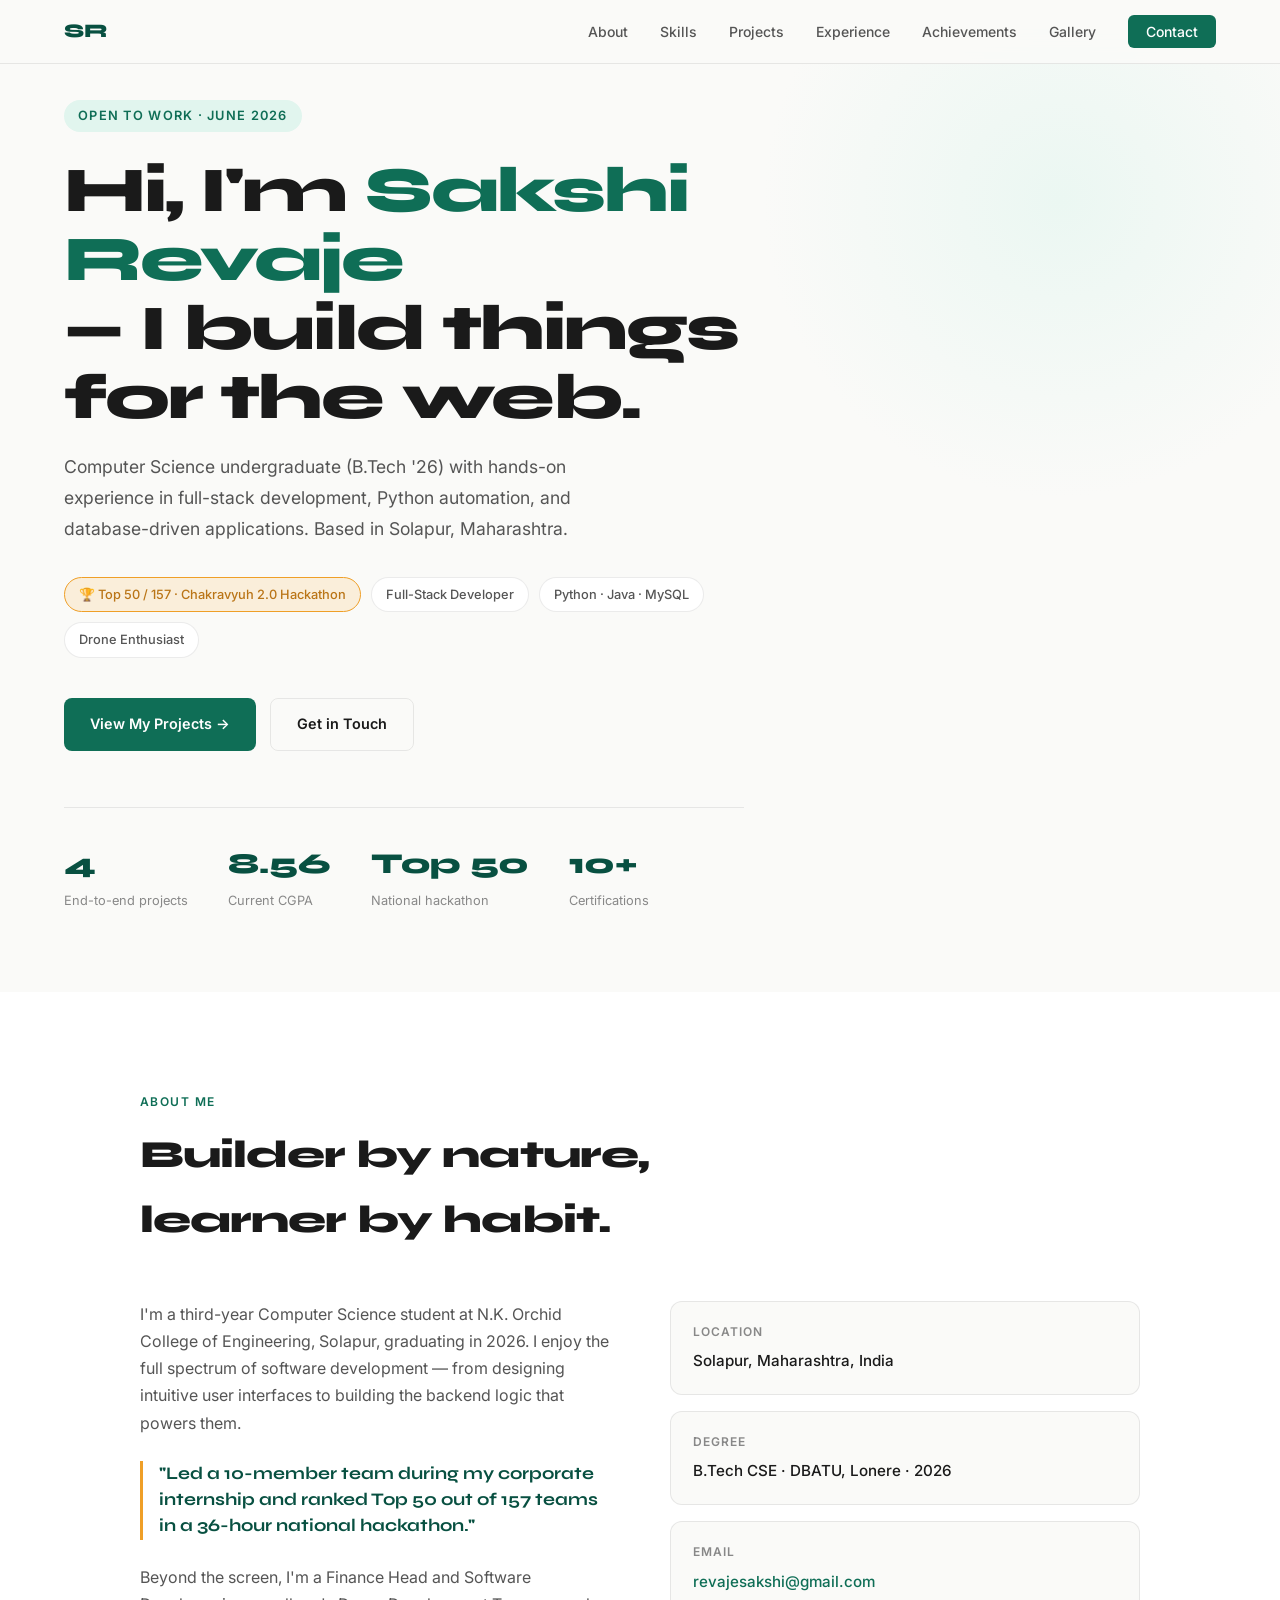
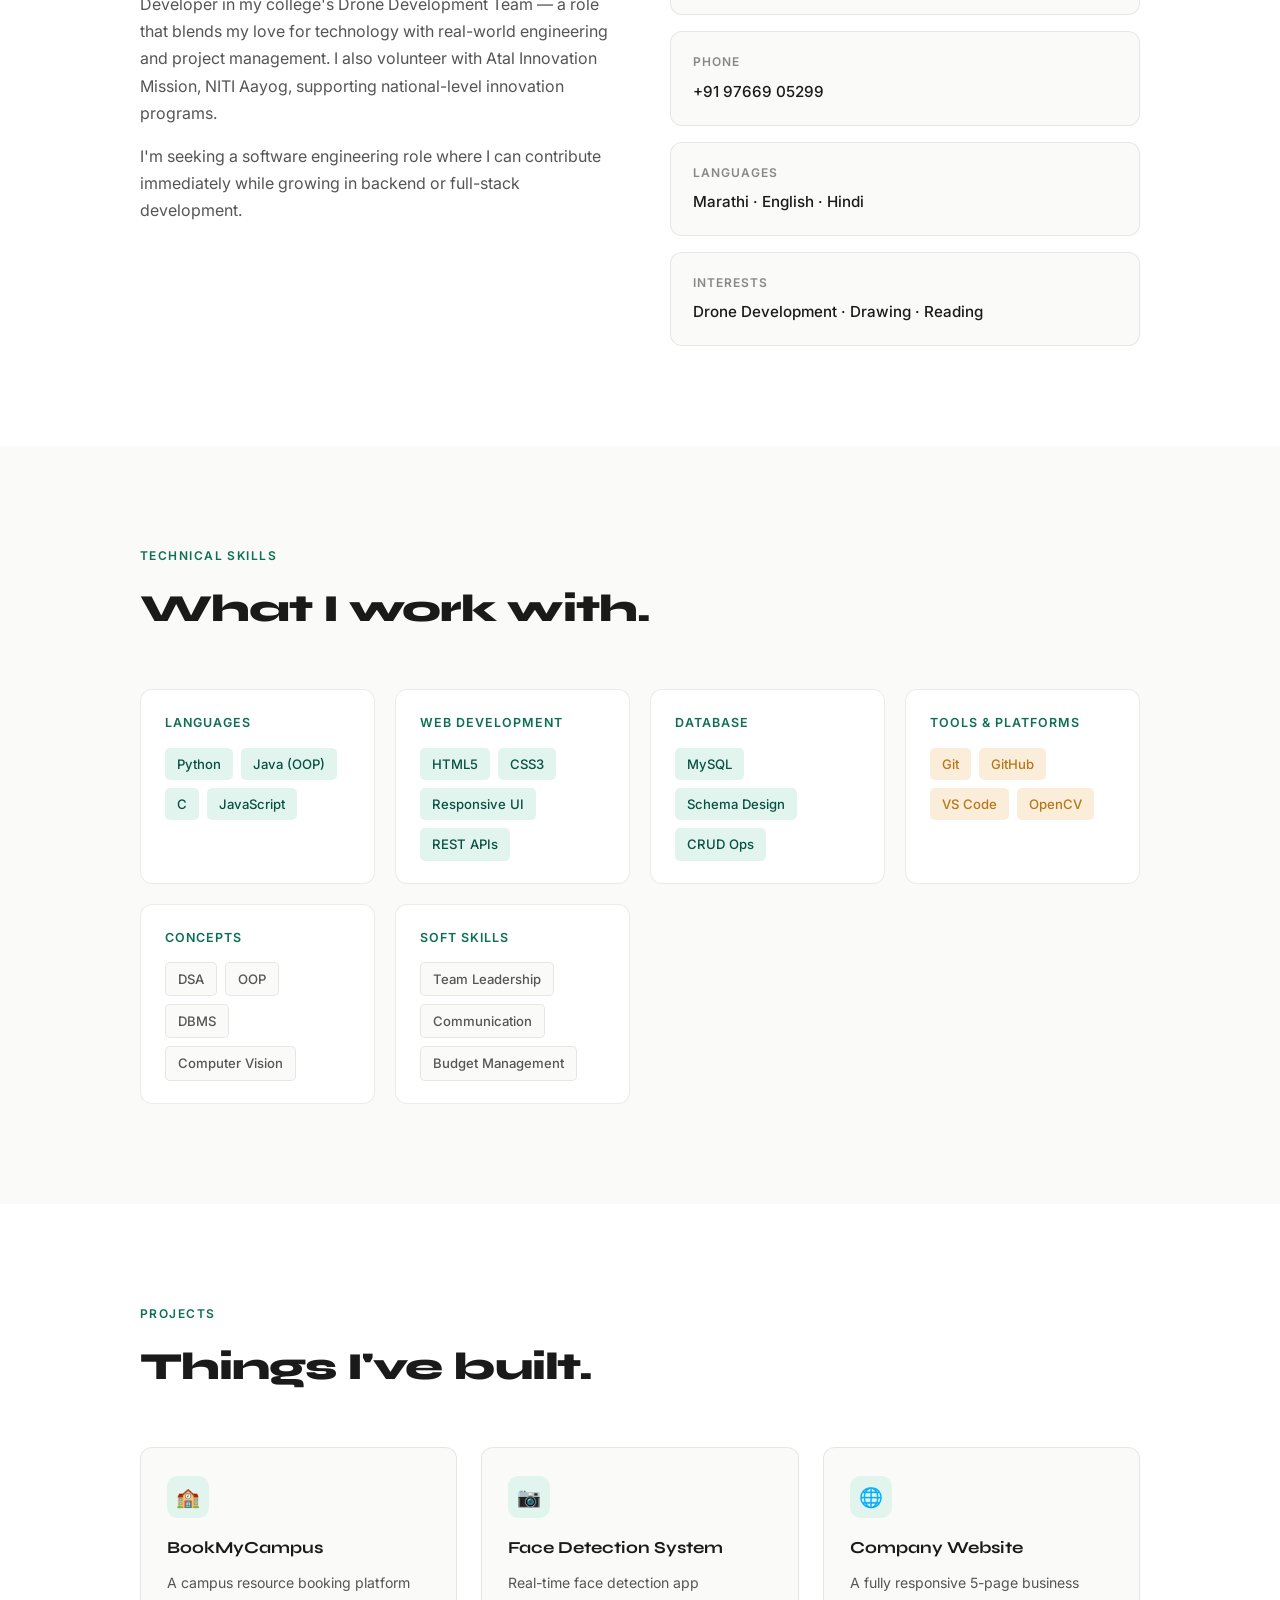
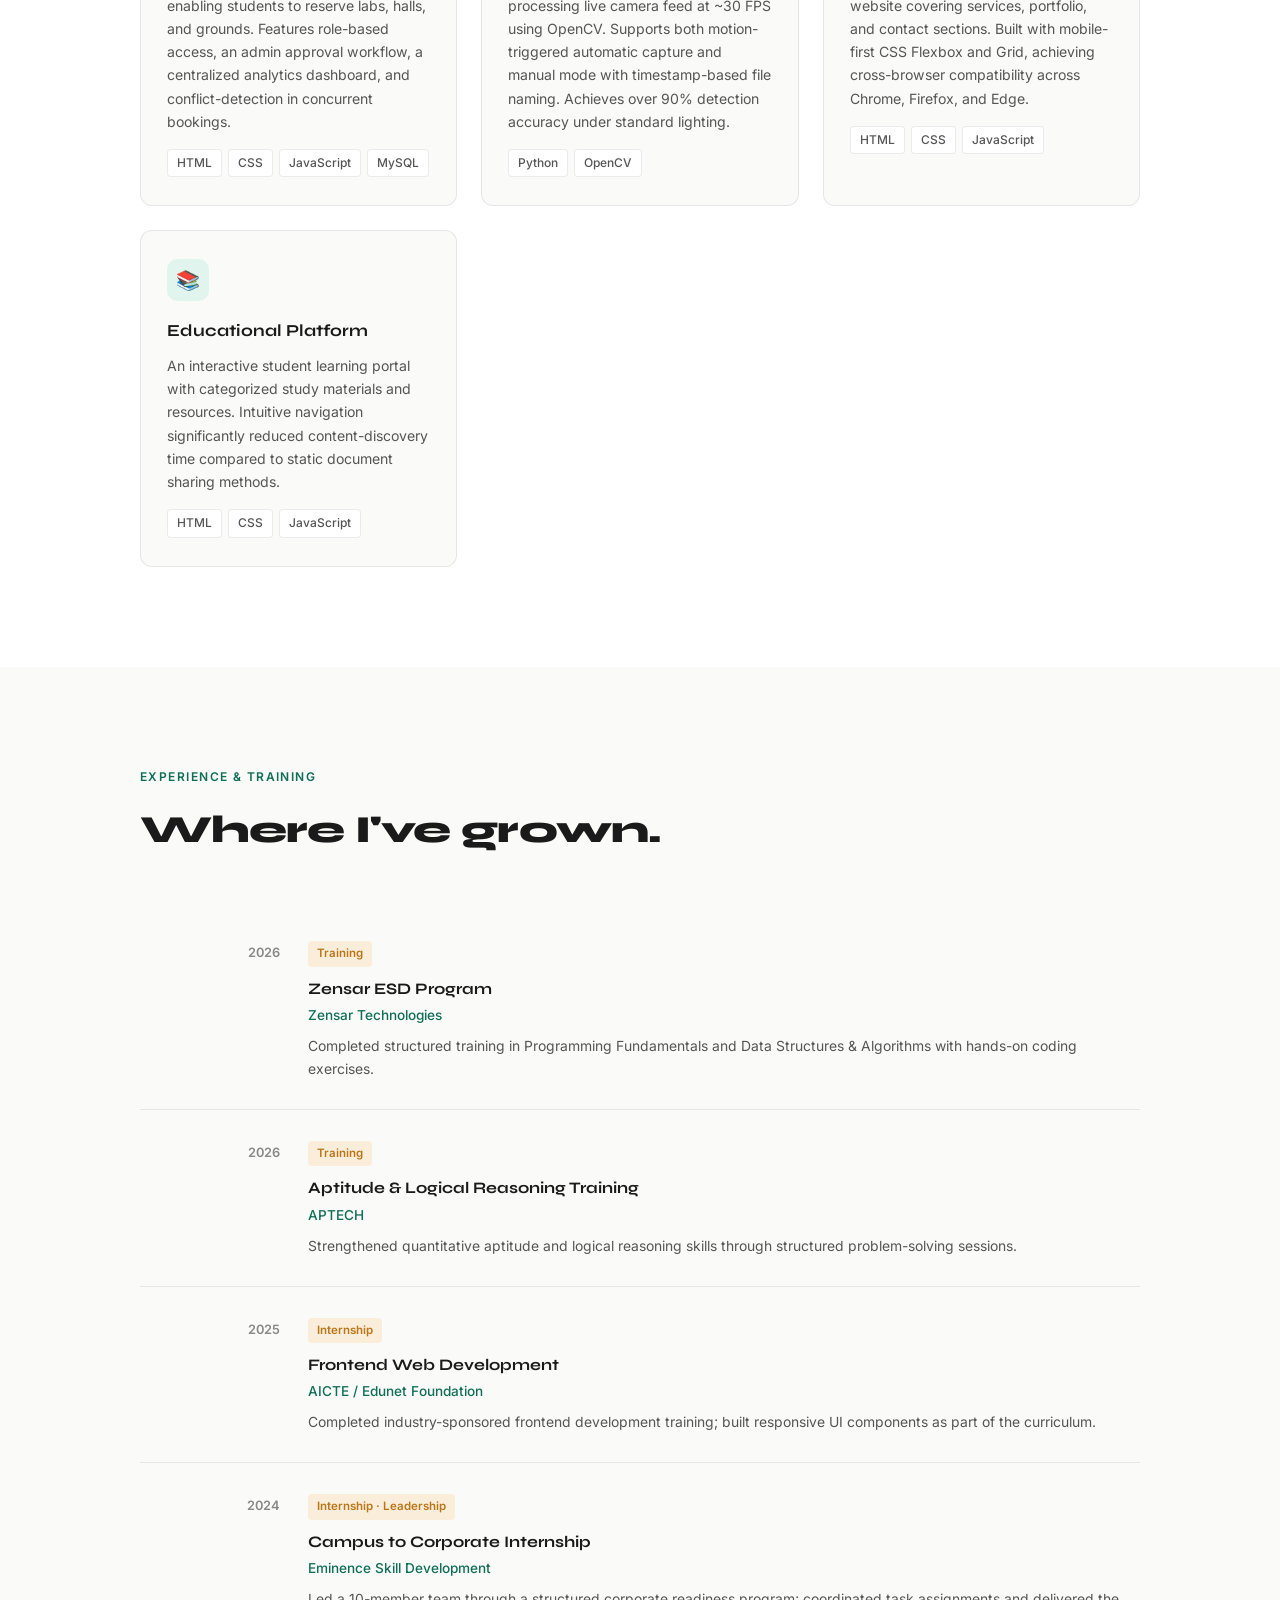
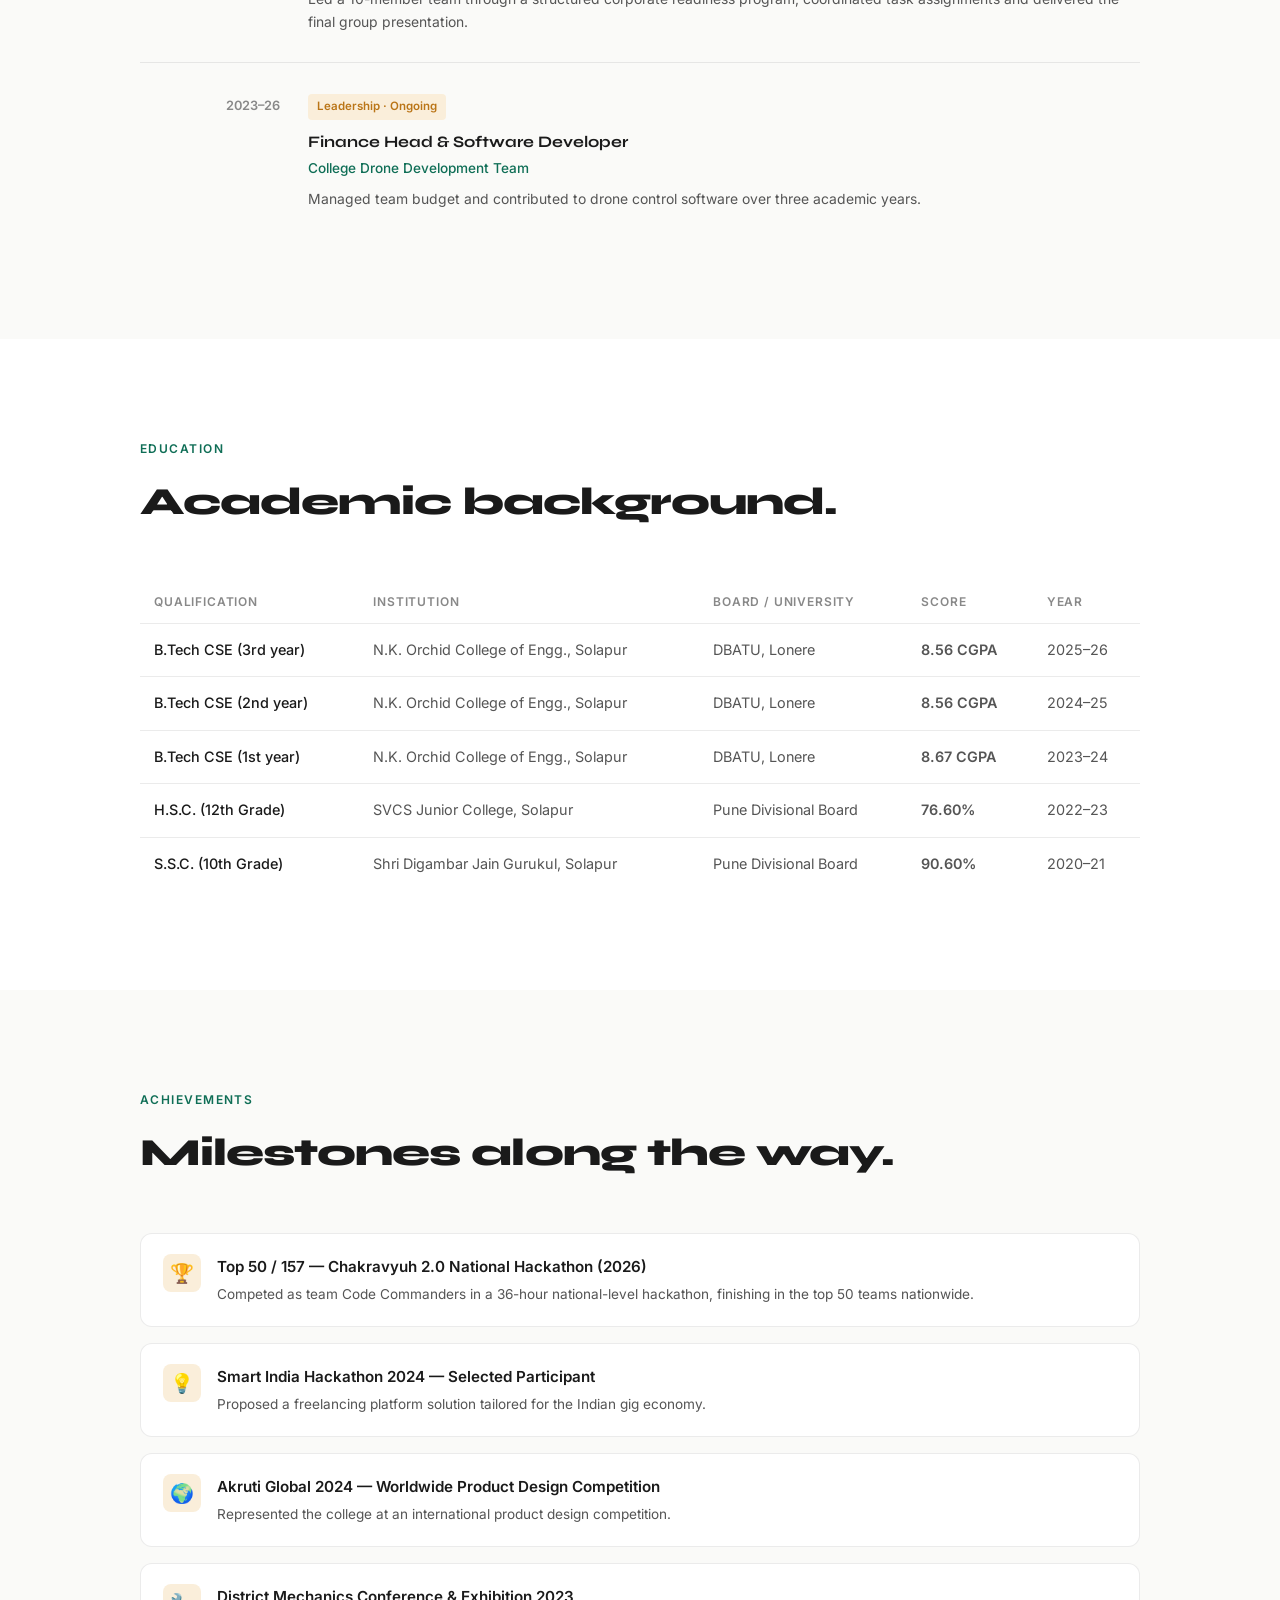
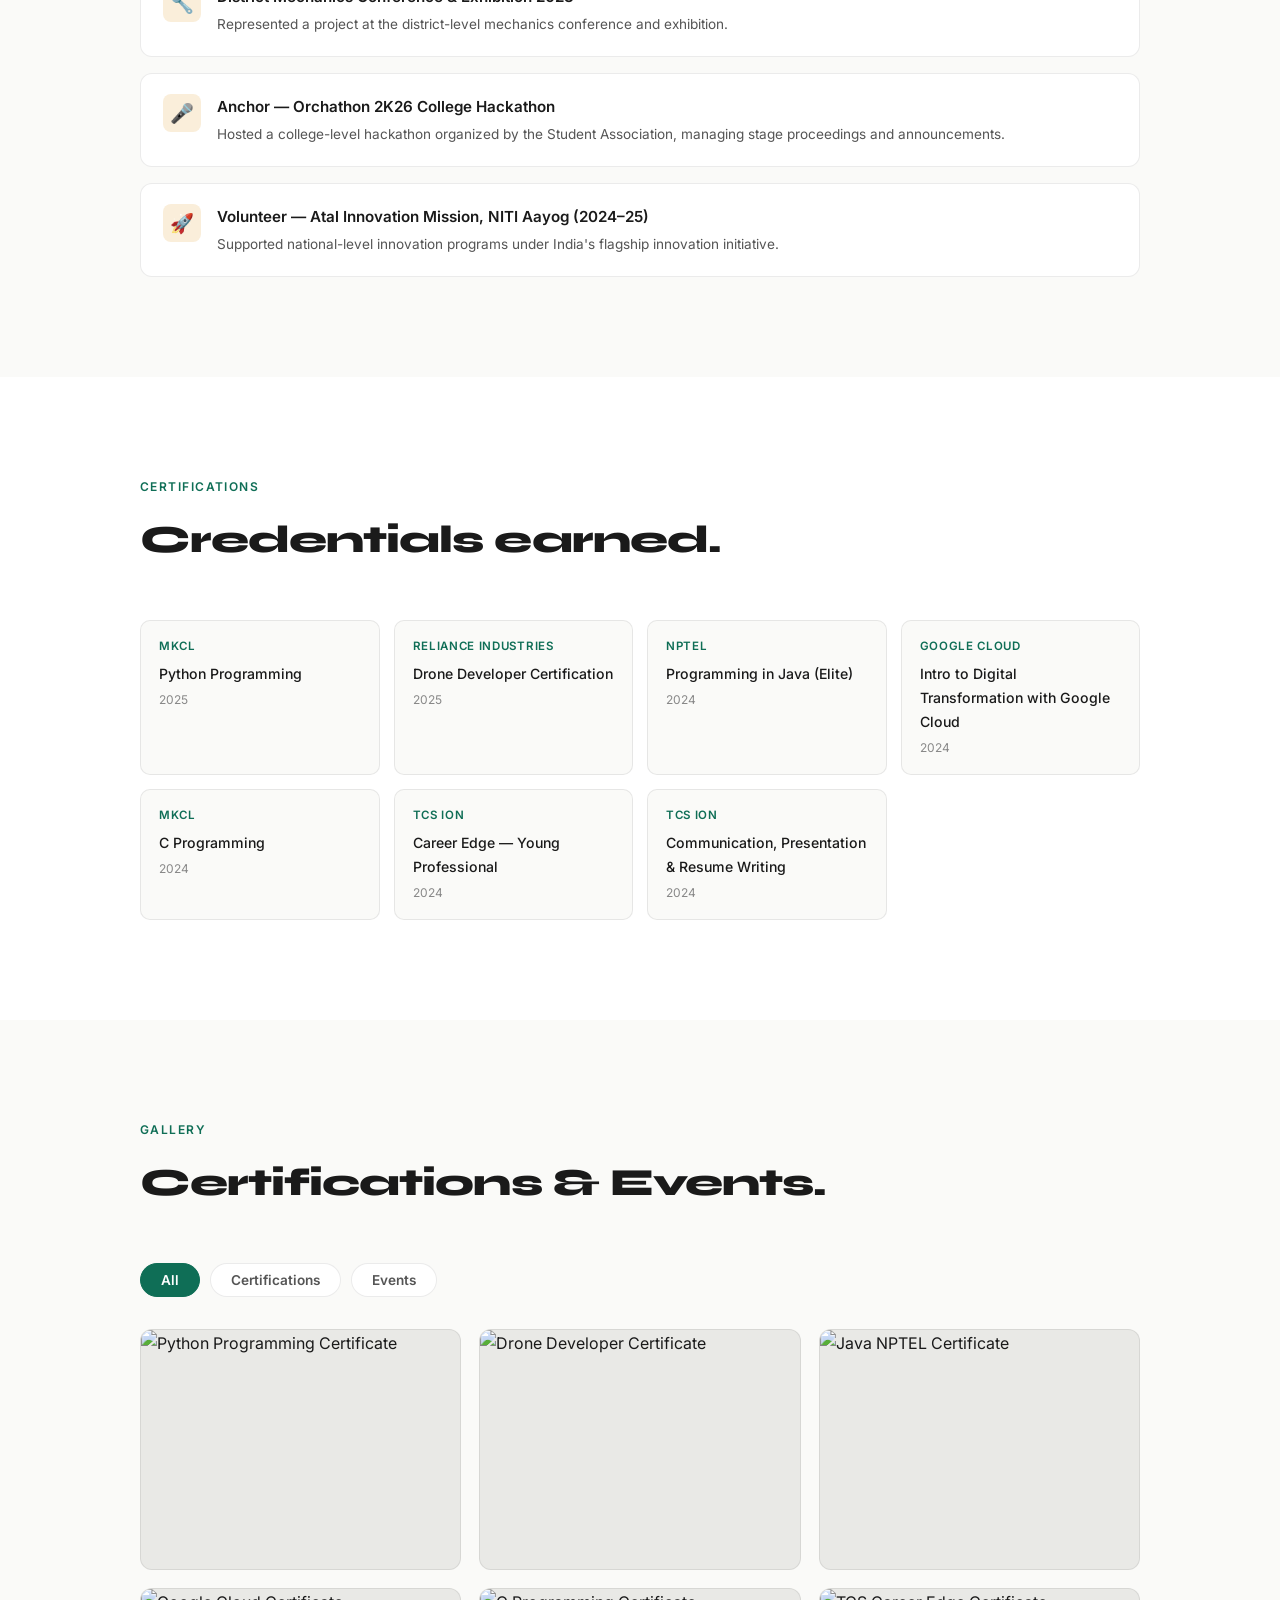
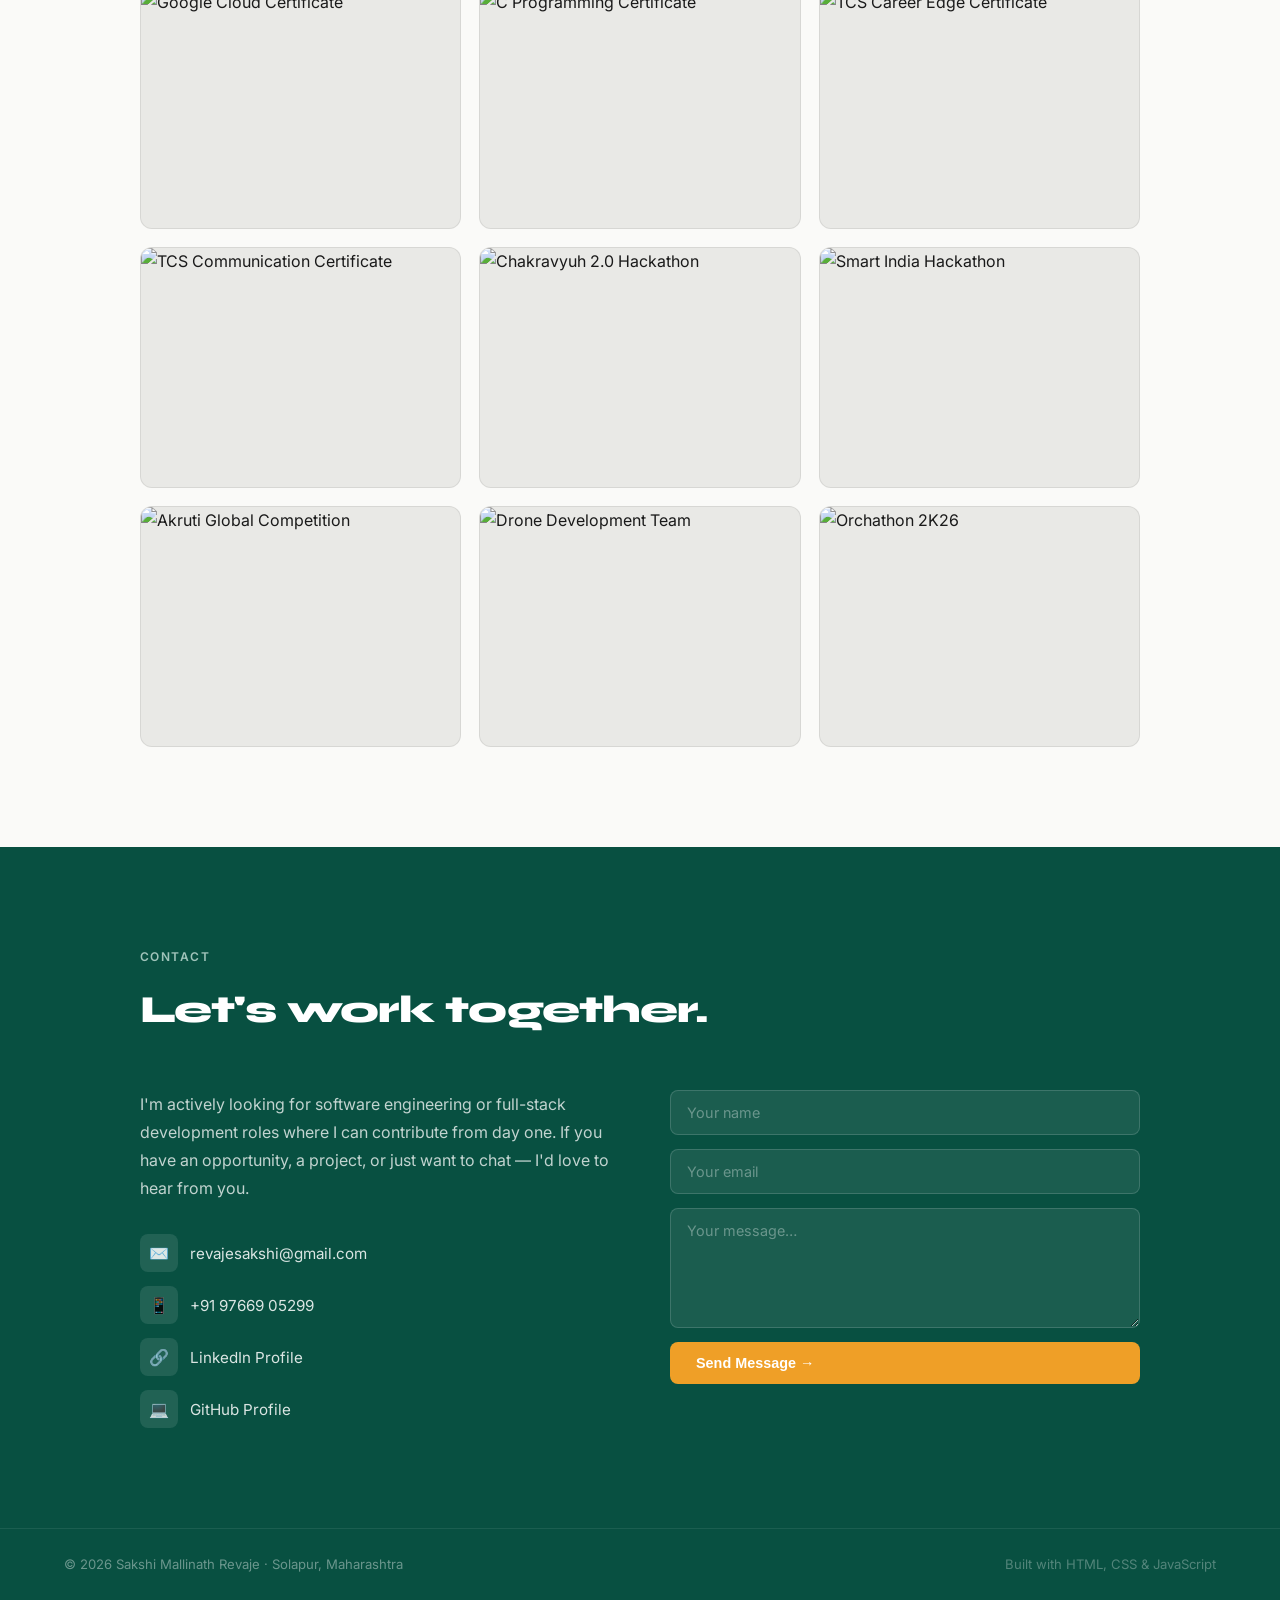
==== portfolio/index.html @ 5b6617c9 "Add files via upload" ====
<!DOCTYPE html>
<html lang="en">
<head>
<meta charset="UTF-8">
<meta name="viewport" content="width=device-width, initial-scale=1.0">
<title>Sakshi Revaje — Portfolio</title>
<meta name="description" content="Portfolio of Sakshi Revaje — CS student, full-stack developer, drone enthusiast, and hackathon competitor.">
<link href="https://fonts.googleapis.com/css2?family=Syne:wght@400;600;700;800&family=Inter:wght@300;400;500;600&display=swap" rel="stylesheet">
<link rel="stylesheet" href="styles.css">
</head>
<body>

<!-- NAV -->
<nav>
  <a href="#" class="nav-logo">SR</a>
  <ul class="nav-links" id="navLinks">
    <li><a href="#about">About</a></li>
    <li><a href="#skills">Skills</a></li>
    <li><a href="#projects">Projects</a></li>
    <li><a href="#experience">Experience</a></li>
    <li><a href="#achievements">Achievements</a></li>
    <li><a href="#gallery">Gallery</a></li>
    <li><a href="#contact" class="nav-cta">Contact</a></li>
  </ul>
  <button class="hamburger" id="hamburger" aria-label="Toggle menu">
    <span></span><span></span><span></span>
  </button>
</nav>

<!-- HERO -->
<section class="hero" id="home">
  <div class="hero-inner">
    <span class="hero-eyebrow">Open to Work · June 2026</span>
    <h1>Hi, I'm <span>Sakshi Revaje</span><br>— I build things<br>for the web.</h1>
    <p class="hero-sub">
      Computer Science undergraduate (B.Tech '26) with hands-on experience in full-stack development,
      Python automation, and database-driven applications. Based in Solapur, Maharashtra.
    </p>
    <div class="hero-badges">
      <span class="badge badge-gold">🏆 Top 50 / 157 · Chakravyuh 2.0 Hackathon</span>
      <span class="badge">Full-Stack Developer</span>
      <span class="badge">Python · Java · MySQL</span>
      <span class="badge">Drone Enthusiast</span>
    </div>
    <div class="hero-actions">
      <a href="#projects" class="btn btn-primary">View My Projects →</a>
      <a href="mailto:revajesakshi@gmail.com" class="btn btn-secondary">Get in Touch</a>
    </div>
    <div class="hero-stats">
      <div><div class="stat-num">4</div><div class="stat-label">End-to-end projects</div></div>
      <div><div class="stat-num">8.56</div><div class="stat-label">Current CGPA</div></div>
      <div><div class="stat-num">Top 50</div><div class="stat-label">National hackathon</div></div>
      <div><div class="stat-num">10+</div><div class="stat-label">Certifications</div></div>
    </div>
  </div>
</section>

<!-- ABOUT -->
<section id="about">
  <div class="section-inner">
    <p class="section-label">About Me</p>
    <h2 class="section-title">Builder by nature,<br>learner by habit.</h2>
    <div class="about-grid">
      <div class="about-text reveal">
        <p>I'm a third-year Computer Science student at N.K. Orchid College of Engineering, Solapur, graduating in 2026. I enjoy the full spectrum of software development — from designing intuitive user interfaces to building the backend logic that powers them.</p>
        <div class="about-highlight">"Led a 10-member team during my corporate internship and ranked Top 50 out of 157 teams in a 36-hour national hackathon."</div>
        <p>Beyond the screen, I'm a Finance Head and Software Developer in my college's Drone Development Team — a role that blends my love for technology with real-world engineering and project management. I also volunteer with Atal Innovation Mission, NITI Aayog, supporting national-level innovation programs.</p>
        <p style="margin-top:1rem;">I'm seeking a software engineering role where I can contribute immediately while growing in backend or full-stack development.</p>
      </div>
      <div class="about-side reveal">
        <div class="info-card"><div class="info-card-label">Location</div><div class="info-card-value">Solapur, Maharashtra, India</div></div>
        <div class="info-card"><div class="info-card-label">Degree</div><div class="info-card-value">B.Tech CSE · DBATU, Lonere · 2026</div></div>
        <div class="info-card"><div class="info-card-label">Email</div><div class="info-card-value"><a href="mailto:revajesakshi@gmail.com" style="color:var(--teal);text-decoration:none;">revajesakshi@gmail.com</a></div></div>
        <div class="info-card"><div class="info-card-label">Phone</div><div class="info-card-value">+91 97669 05299</div></div>
        <div class="info-card"><div class="info-card-label">Languages</div><div class="info-card-value">Marathi · English · Hindi</div></div>
        <div class="info-card"><div class="info-card-label">Interests</div><div class="info-card-value">Drone Development · Drawing · Reading</div></div>
      </div>
    </div>
  </div>
</section>

<!-- SKILLS -->
<section id="skills">
  <div class="section-inner">
    <p class="section-label">Technical Skills</p>
    <h2 class="section-title">What I work with.</h2>
    <div class="skills-grid reveal">
      <div class="skill-group"><div class="skill-group-title">Languages</div><div class="skill-tags"><span class="skill-tag">Python</span><span class="skill-tag">Java (OOP)</span><span class="skill-tag">C</span><span class="skill-tag">JavaScript</span></div></div>
      <div class="skill-group"><div class="skill-group-title">Web Development</div><div class="skill-tags"><span class="skill-tag">HTML5</span><span class="skill-tag">CSS3</span><span class="skill-tag">Responsive UI</span><span class="skill-tag">REST APIs</span></div></div>
      <div class="skill-group"><div class="skill-group-title">Database</div><div class="skill-tags"><span class="skill-tag">MySQL</span><span class="skill-tag">Schema Design</span><span class="skill-tag">CRUD Ops</span></div></div>
      <div class="skill-group"><div class="skill-group-title">Tools & Platforms</div><div class="skill-tags"><span class="skill-tag gold">Git</span><span class="skill-tag gold">GitHub</span><span class="skill-tag gold">VS Code</span><span class="skill-tag gold">OpenCV</span></div></div>
      <div class="skill-group"><div class="skill-group-title">Concepts</div><div class="skill-tags"><span class="skill-tag neutral">DSA</span><span class="skill-tag neutral">OOP</span><span class="skill-tag neutral">DBMS</span><span class="skill-tag neutral">Computer Vision</span></div></div>
      <div class="skill-group"><div class="skill-group-title">Soft Skills</div><div class="skill-tags"><span class="skill-tag neutral">Team Leadership</span><span class="skill-tag neutral">Communication</span><span class="skill-tag neutral">Budget Management</span></div></div>
    </div>
  </div>
</section>

<!-- PROJECTS -->
<section id="projects">
  <div class="section-inner">
    <p class="section-label">Projects</p>
    <h2 class="section-title">Things I've built.</h2>
    <div class="projects-grid">
      <div class="project-card reveal">
        <div class="project-icon">🏫</div>
        <div class="project-title">BookMyCampus</div>
        <p class="project-desc">A campus resource booking platform enabling students to reserve labs, halls, and grounds. Features role-based access, an admin approval workflow, a centralized analytics dashboard, and conflict-detection in concurrent bookings.</p>
        <div class="project-stack"><span class="stack-tag">HTML</span><span class="stack-tag">CSS</span><span class="stack-tag">JavaScript</span><span class="stack-tag">MySQL</span></div>
      </div>
      <div class="project-card reveal">
        <div class="project-icon">📷</div>
        <div class="project-title">Face Detection System</div>
        <p class="project-desc">Real-time face detection app processing live camera feed at ~30 FPS using OpenCV. Supports both motion-triggered automatic capture and manual mode with timestamp-based file naming. Achieves over 90% detection accuracy under standard lighting.</p>
        <div class="project-stack"><span class="stack-tag">Python</span><span class="stack-tag">OpenCV</span></div>
      </div>
      <div class="project-card reveal">
        <div class="project-icon">🌐</div>
        <div class="project-title">Company Website</div>
        <p class="project-desc">A fully responsive 5-page business website covering services, portfolio, and contact sections. Built with mobile-first CSS Flexbox and Grid, achieving cross-browser compatibility across Chrome, Firefox, and Edge.</p>
        <div class="project-stack"><span class="stack-tag">HTML</span><span class="stack-tag">CSS</span><span class="stack-tag">JavaScript</span></div>
      </div>
      <div class="project-card reveal">
        <div class="project-icon">📚</div>
        <div class="project-title">Educational Platform</div>
        <p class="project-desc">An interactive student learning portal with categorized study materials and resources. Intuitive navigation significantly reduced content-discovery time compared to static document sharing methods.</p>
        <div class="project-stack"><span class="stack-tag">HTML</span><span class="stack-tag">CSS</span><span class="stack-tag">JavaScript</span></div>
      </div>
    </div>
  </div>
</section>

<!-- EXPERIENCE -->
<section id="experience">
  <div class="section-inner">
    <p class="section-label">Experience & Training</p>
    <h2 class="section-title">Where I've grown.</h2>
    <div class="timeline">
      <div class="timeline-item reveal">
        <div class="timeline-date">2026</div>
        <div class="timeline-content"><span class="timeline-badge">Training</span><h3>Zensar ESD Program</h3><div class="timeline-org">Zensar Technologies</div><p class="timeline-desc">Completed structured training in Programming Fundamentals and Data Structures & Algorithms with hands-on coding exercises.</p></div>
      </div>
      <div class="timeline-item reveal">
        <div class="timeline-date">2026</div>
        <div class="timeline-content"><span class="timeline-badge">Training</span><h3>Aptitude & Logical Reasoning Training</h3><div class="timeline-org">APTECH</div><p class="timeline-desc">Strengthened quantitative aptitude and logical reasoning skills through structured problem-solving sessions.</p></div>
      </div>
      <div class="timeline-item reveal">
        <div class="timeline-date">2025</div>
        <div class="timeline-content"><span class="timeline-badge">Internship</span><h3>Frontend Web Development</h3><div class="timeline-org">AICTE / Edunet Foundation</div><p class="timeline-desc">Completed industry-sponsored frontend development training; built responsive UI components as part of the curriculum.</p></div>
      </div>
      <div class="timeline-item reveal">
        <div class="timeline-date">2024</div>
        <div class="timeline-content"><span class="timeline-badge">Internship · Leadership</span><h3>Campus to Corporate Internship</h3><div class="timeline-org">Eminence Skill Development</div><p class="timeline-desc">Led a 10-member team through a structured corporate readiness program; coordinated task assignments and delivered the final group presentation.</p></div>
      </div>
      <div class="timeline-item reveal">
        <div class="timeline-date">2023–26</div>
        <div class="timeline-content"><span class="timeline-badge">Leadership · Ongoing</span><h3>Finance Head & Software Developer</h3><div class="timeline-org">College Drone Development Team</div><p class="timeline-desc">Managed team budget and contributed to drone control software over three academic years.</p></div>
      </div>
    </div>
  </div>
</section>

<!-- EDUCATION -->
<section id="education">
  <div class="section-inner">
    <p class="section-label">Education</p>
    <h2 class="section-title">Academic background.</h2>
    <div class="reveal" style="overflow-x:auto;">
      <table class="edu-table">
        <thead><tr><th>Qualification</th><th>Institution</th><th>Board / University</th><th>Score</th><th>Year</th></tr></thead>
        <tbody>
          <tr><td>B.Tech CSE (3rd year)</td><td>N.K. Orchid College of Engg., Solapur</td><td>DBATU, Lonere</td><td class="edu-score">8.56 CGPA</td><td>2025–26</td></tr>
          <tr><td>B.Tech CSE (2nd year)</td><td>N.K. Orchid College of Engg., Solapur</td><td>DBATU, Lonere</td><td class="edu-score">8.56 CGPA</td><td>2024–25</td></tr>
          <tr><td>B.Tech CSE (1st year)</td><td>N.K. Orchid College of Engg., Solapur</td><td>DBATU, Lonere</td><td class="edu-score">8.67 CGPA</td><td>2023–24</td></tr>
          <tr><td>H.S.C. (12th Grade)</td><td>SVCS Junior College, Solapur</td><td>Pune Divisional Board</td><td class="edu-score">76.60%</td><td>2022–23</td></tr>
          <tr><td>S.S.C. (10th Grade)</td><td>Shri Digambar Jain Gurukul, Solapur</td><td>Pune Divisional Board</td><td class="edu-score">90.60%</td><td>2020–21</td></tr>
        </tbody>
      </table>
    </div>
  </div>
</section>

<!-- ACHIEVEMENTS -->
<section id="achievements">
  <div class="section-inner">
    <p class="section-label">Achievements</p>
    <h2 class="section-title">Milestones along the way.</h2>
    <div class="achievements-list">
      <div class="achievement-item reveal"><div class="achievement-icon">🏆</div><div class="achievement-text"><h4>Top 50 / 157 — Chakravyuh 2.0 National Hackathon (2026)</h4><p>Competed as team Code Commanders in a 36-hour national-level hackathon, finishing in the top 50 teams nationwide.</p></div></div>
      <div class="achievement-item reveal"><div class="achievement-icon">💡</div><div class="achievement-text"><h4>Smart India Hackathon 2024 — Selected Participant</h4><p>Proposed a freelancing platform solution tailored for the Indian gig economy.</p></div></div>
      <div class="achievement-item reveal"><div class="achievement-icon">🌍</div><div class="achievement-text"><h4>Akruti Global 2024 — Worldwide Product Design Competition</h4><p>Represented the college at an international product design competition.</p></div></div>
      <div class="achievement-item reveal"><div class="achievement-icon">🔧</div><div class="achievement-text"><h4>District Mechanics Conference & Exhibition 2023</h4><p>Represented a project at the district-level mechanics conference and exhibition.</p></div></div>
      <div class="achievement-item reveal"><div class="achievement-icon">🎤</div><div class="achievement-text"><h4>Anchor — Orchathon 2K26 College Hackathon</h4><p>Hosted a college-level hackathon organized by the Student Association, managing stage proceedings and announcements.</p></div></div>
      <div class="achievement-item reveal"><div class="achievement-icon">🚀</div><div class="achievement-text"><h4>Volunteer — Atal Innovation Mission, NITI Aayog (2024–25)</h4><p>Supported national-level innovation programs under India's flagship innovation initiative.</p></div></div>
    </div>
  </div>
</section>

<!-- CERTIFICATIONS -->
<section id="certifications">
  <div class="section-inner">
    <p class="section-label">Certifications</p>
    <h2 class="section-title">Credentials earned.</h2>
    <div class="certs-grid">
      <div class="cert-card reveal"><div class="cert-issuer">MKCL</div><div class="cert-name">Python Programming</div><div class="cert-year">2025</div></div>
      <div class="cert-card reveal"><div class="cert-issuer">Reliance Industries</div><div class="cert-name">Drone Developer Certification</div><div class="cert-year">2025</div></div>
      <div class="cert-card reveal"><div class="cert-issuer">NPTEL</div><div class="cert-name">Programming in Java (Elite)</div><div class="cert-year">2024</div></div>
      <div class="cert-card reveal"><div class="cert-issuer">Google Cloud</div><div class="cert-name">Intro to Digital Transformation with Google Cloud</div><div class="cert-year">2024</div></div>
      <div class="cert-card reveal"><div class="cert-issuer">MKCL</div><div class="cert-name">C Programming</div><div class="cert-year">2024</div></div>
      <div class="cert-card reveal"><div class="cert-issuer">TCS iON</div><div class="cert-name">Career Edge — Young Professional</div><div class="cert-year">2024</div></div>
      <div class="cert-card reveal"><div class="cert-issuer">TCS iON</div><div class="cert-name">Communication, Presentation & Resume Writing</div><div class="cert-year">2024</div></div>
    </div>
  </div>
</section>

<!-- GALLERY - Certifications & Events -->
<section id="gallery">
  <div class="section-inner">
    <p class="section-label">Gallery</p>
    <h2 class="section-title">Certifications & Events.</h2>

    <!-- Filter Tabs -->
    <div class="gallery-tabs">
      <button class="gallery-tab active" data-filter="all">All</button>
      <button class="gallery-tab" data-filter="certification">Certifications</button>
      <button class="gallery-tab" data-filter="event">Events</button>
    </div>

    <div class="gallery-grid" id="galleryGrid">
      <!-- CERTIFICATION IMAGES — Replace src with your actual image paths -->
      <div class="gallery-item" data-category="certification">
        <div class="gallery-img-wrap"><img src="images/cert-python.jpg" alt="Python Programming Certificate" loading="lazy"><div class="gallery-overlay"><span>🎓 Python Programming</span><small>MKCL · 2025</small></div></div>
      </div>
      <div class="gallery-item" data-category="certification">
        <div class="gallery-img-wrap"><img src="images/cert-drone.jpg" alt="Drone Developer Certificate" loading="lazy"><div class="gallery-overlay"><span>🎓 Drone Developer</span><small>Reliance Industries · 2025</small></div></div>
      </div>
      <div class="gallery-item" data-category="certification">
        <div class="gallery-img-wrap"><img src="images/cert-java.jpg" alt="Java NPTEL Certificate" loading="lazy"><div class="gallery-overlay"><span>🎓 Programming in Java (Elite)</span><small>NPTEL · 2024</small></div></div>
      </div>
      <div class="gallery-item" data-category="certification">
        <div class="gallery-img-wrap"><img src="images/cert-google-cloud.jpg" alt="Google Cloud Certificate" loading="lazy"><div class="gallery-overlay"><span>🎓 Google Cloud</span><small>Google · 2024</small></div></div>
      </div>
      <div class="gallery-item" data-category="certification">
        <div class="gallery-img-wrap"><img src="images/cert-c.jpg" alt="C Programming Certificate" loading="lazy"><div class="gallery-overlay"><span>🎓 C Programming</span><small>MKCL · 2024</small></div></div>
      </div>
      <div class="gallery-item" data-category="certification">
        <div class="gallery-img-wrap"><img src="images/cert-tcs-career.jpg" alt="TCS Career Edge Certificate" loading="lazy"><div class="gallery-overlay"><span>🎓 Career Edge</span><small>TCS iON · 2024</small></div></div>
      </div>
      <div class="gallery-item" data-category="certification">
        <div class="gallery-img-wrap"><img src="images/cert-tcs-comm.jpg" alt="TCS Communication Certificate" loading="lazy"><div class="gallery-overlay"><span>🎓 Communication & Presentation</span><small>TCS iON · 2024</small></div></div>
      </div>

      <!-- EVENT IMAGES — Replace src with your actual image paths -->
      <div class="gallery-item" data-category="event">
        <div class="gallery-img-wrap"><img src="images/event-chakravyuh.jpg" alt="Chakravyuh 2.0 Hackathon" loading="lazy"><div class="gallery-overlay"><span>🏆 Chakravyuh 2.0 Hackathon</span><small>National Level · 2026</small></div></div>
      </div>
      <div class="gallery-item" data-category="event">
        <div class="gallery-img-wrap"><img src="images/event-sih.jpg" alt="Smart India Hackathon" loading="lazy"><div class="gallery-overlay"><span>💡 Smart India Hackathon</span><small>2024</small></div></div>
      </div>
      <div class="gallery-item" data-category="event">
        <div class="gallery-img-wrap"><img src="images/event-akruti.jpg" alt="Akruti Global Competition" loading="lazy"><div class="gallery-overlay"><span>🌍 Akruti Global 2024</span><small>Product Design Competition</small></div></div>
      </div>
      <div class="gallery-item" data-category="event">
        <div class="gallery-img-wrap"><img src="images/event-drone.jpg" alt="Drone Development Team" loading="lazy"><div class="gallery-overlay"><span>🚁 Drone Development</span><small>College Team</small></div></div>
      </div>
      <div class="gallery-item" data-category="event">
        <div class="gallery-img-wrap"><img src="images/event-orchathon.jpg" alt="Orchathon 2K26" loading="lazy"><div class="gallery-overlay"><span>🎤 Orchathon 2K26</span><small>Anchor · College Hackathon</small></div></div>
      </div>
    </div>
  </div>
</section>

<!-- LIGHTBOX -->
<div class="lightbox" id="lightbox">
  <button class="lightbox-close" id="lightboxClose">✕</button>
  <button class="lightbox-nav lightbox-prev" id="lightboxPrev">‹</button>
  <button class="lightbox-nav lightbox-next" id="lightboxNext">›</button>
  <img src="" alt="" id="lightboxImg">
  <div class="lightbox-caption" id="lightboxCaption"></div>
</div>

<!-- CONTACT -->
<section id="contact">
  <div class="section-inner">
    <p class="section-label">Contact</p>
    <h2 class="section-title">Let's work together.</h2>
    <div class="contact-grid">
      <div>
        <p class="contact-intro">I'm actively looking for software engineering or full-stack development roles where I can contribute from day one. If you have an opportunity, a project, or just want to chat — I'd love to hear from you.</p>
        <div class="contact-links">
          <a href="mailto:revajesakshi@gmail.com" class="contact-link"><div class="contact-link-icon">✉️</div>revajesakshi@gmail.com</a>
          <a href="tel:+919766905299" class="contact-link"><div class="contact-link-icon">📱</div>+91 97669 05299</a>
          <a href="https://www.linkedin.com/in/sakshi-revaje-4662232a2" target="_blank" class="contact-link"><div class="contact-link-icon">🔗</div>LinkedIn Profile</a>
          <a href="https://github.com/sakshi122006" target="_blank" class="contact-link"><div class="contact-link-icon">💻</div>GitHub Profile</a>
        </div>
      </div>
      <div>
        <div class="contact-form">
          <input type="text" placeholder="Your name" />
          <input type="email" placeholder="Your email" />
          <textarea placeholder="Your message…"></textarea>
          <button class="btn btn-gold" onclick="alert('Thanks! In a real deployment, connect this form to a backend or service like Formspree.')">Send Message →</button>
        </div>
      </div>
    </div>
  </div>
</section>

<!-- FOOTER -->
<footer>
  <p>© 2026 Sakshi Mallinath Revaje · Solapur, Maharashtra</p>
  <p style="color:rgba(255,255,255,0.3);">Built with HTML, CSS & JavaScript</p>
</footer>

<script src="script.js"></script>
</body>
</html>
---- portfolio/styles.css ----
*, *::before, *::after { box-sizing: border-box; margin: 0; padding: 0; }

:root {
  --teal: #0F6E56;
  --teal-light: #1D9E75;
  --teal-pale: #E1F5EE;
  --teal-dark: #085041;
  --gold: #BA7517;
  --gold-light: #EF9F27;
  --gold-pale: #FAEEDA;
  --text: #1a1a1a;
  --text-muted: #555;
  --text-light: #888;
  --bg: #fafaf8;
  --bg-card: #ffffff;
  --border: rgba(0,0,0,0.08);
  --radius: 12px;
}

html { scroll-behavior: smooth; }

body {
  font-family: 'Inter', sans-serif;
  background: var(--bg);
  color: var(--text);
  line-height: 1.7;
  font-size: 16px;
}

/* NAV */
nav {
  position: fixed; top: 0; left: 0; right: 0; z-index: 100;
  background: rgba(250,250,248,0.92);
  backdrop-filter: blur(12px);
  border-bottom: 1px solid var(--border);
  display: flex; align-items: center; justify-content: space-between;
  padding: 0 5%; height: 64px;
}
.nav-logo {
  font-family: 'Syne', sans-serif; font-weight: 800; font-size: 1.2rem;
  color: var(--teal-dark); text-decoration: none; letter-spacing: -0.02em;
}
.nav-links { display: flex; gap: 2rem; list-style: none; }
.nav-links a {
  text-decoration: none; font-size: 0.875rem; font-weight: 500;
  color: var(--text-muted); transition: color 0.2s;
}
.nav-links a:hover { color: var(--teal); }
.nav-cta {
  background: var(--teal); color: #fff !important;
  padding: 8px 18px; border-radius: 6px; transition: background 0.2s !important;
}
.nav-cta:hover { background: var(--teal-dark) !important; color: #fff !important; }
.hamburger { display: none; cursor: pointer; flex-direction: column; gap: 5px; background: none; border: none; padding: 4px; }
.hamburger span { display: block; width: 22px; height: 2px; background: var(--text); border-radius: 2px; transition: 0.3s; }

/* HERO */
.hero {
  min-height: 100vh; display: flex; align-items: center;
  padding: 100px 5% 80px; position: relative; overflow: hidden;
}
.hero::before {
  content: ''; position: absolute; top: -100px; right: -80px;
  width: 600px; height: 600px;
  background: radial-gradient(circle, var(--teal-pale) 0%, transparent 70%);
  opacity: 0.6; pointer-events: none;
}
.hero-inner { max-width: 680px; position: relative; }
.hero-eyebrow {
  display: inline-block; font-size: 0.8rem; font-weight: 600;
  letter-spacing: 0.1em; text-transform: uppercase; color: var(--teal);
  background: var(--teal-pale); padding: 5px 14px; border-radius: 20px; margin-bottom: 1.5rem;
}
.hero h1 {
  font-family: 'Syne', sans-serif; font-size: clamp(2.6rem, 5vw, 4rem);
  font-weight: 800; line-height: 1.08; letter-spacing: -0.03em;
  color: var(--text); margin-bottom: 1.25rem;
}
.hero h1 span { color: var(--teal); }
.hero-sub { font-size: 1.1rem; color: var(--text-muted); max-width: 540px; margin-bottom: 2rem; line-height: 1.75; }
.hero-badges { display: flex; flex-wrap: wrap; gap: 10px; margin-bottom: 2.5rem; }
.badge {
  font-size: 0.8rem; font-weight: 500; padding: 6px 14px; border-radius: 20px;
  border: 1px solid var(--border); background: var(--bg-card); color: var(--text-muted);
}
.badge-gold { border-color: var(--gold-light); background: var(--gold-pale); color: var(--gold); }
.hero-actions { display: flex; gap: 14px; flex-wrap: wrap; }
.btn {
  display: inline-flex; align-items: center; gap: 8px;
  font-size: 0.9rem; font-weight: 600; padding: 13px 26px; border-radius: 8px;
  text-decoration: none; cursor: pointer; transition: all 0.2s; border: none;
}
.btn-primary { background: var(--teal); color: #fff; }
.btn-primary:hover { background: var(--teal-dark); transform: translateY(-1px); }
.btn-secondary { background: transparent; color: var(--text); border: 1px solid var(--border); }
.btn-secondary:hover { border-color: var(--teal); color: var(--teal); }
.hero-stats {
  display: flex; gap: 40px; margin-top: 3.5rem;
  padding-top: 2rem; border-top: 1px solid var(--border); flex-wrap: wrap;
}
.stat-num { font-family: 'Syne', sans-serif; font-size: 1.8rem; font-weight: 800; color: var(--teal-dark); }
.stat-label { font-size: 0.8rem; color: var(--text-light); margin-top: 2px; }

/* SECTIONS */
section { padding: 100px 5%; }
.section-inner { max-width: 1000px; margin: 0 auto; }
.section-label {
  font-size: 0.75rem; font-weight: 600; letter-spacing: 0.12em;
  text-transform: uppercase; color: var(--teal); margin-bottom: 0.6rem;
}
.section-title {
  font-family: 'Syne', sans-serif; font-size: clamp(1.8rem, 3vw, 2.5rem);
  font-weight: 800; letter-spacing: -0.025em; color: var(--text); margin-bottom: 3rem;
}

/* ABOUT */
#about { background: #fff; }
.about-grid { display: grid; grid-template-columns: 1fr 1fr; gap: 60px; align-items: start; }
.about-text p { color: var(--text-muted); margin-bottom: 1rem; }
.about-highlight {
  font-family: 'Syne', sans-serif; font-size: 1.1rem; font-weight: 700;
  color: var(--teal-dark); border-left: 3px solid var(--gold-light);
  padding-left: 1rem; margin: 1.5rem 0; line-height: 1.5;
}
.about-side { display: flex; flex-direction: column; gap: 16px; }
.info-card { background: var(--bg); border: 1px solid var(--border); border-radius: var(--radius); padding: 20px 22px; }
.info-card-label { font-size: 0.75rem; font-weight: 600; color: var(--text-light); text-transform: uppercase; letter-spacing: 0.08em; margin-bottom: 6px; }
.info-card-value { font-size: 0.95rem; font-weight: 500; color: var(--text); }

/* SKILLS */
#skills { background: var(--bg); }
.skills-grid { display: grid; grid-template-columns: repeat(auto-fit, minmax(200px, 1fr)); gap: 20px; }
.skill-group { background: #fff; border: 1px solid var(--border); border-radius: var(--radius); padding: 22px 24px; }
.skill-group-title { font-size: 0.78rem; font-weight: 600; text-transform: uppercase; letter-spacing: 0.08em; color: var(--teal); margin-bottom: 14px; }
.skill-tags { display: flex; flex-wrap: wrap; gap: 8px; }
.skill-tag { font-size: 0.82rem; font-weight: 500; padding: 5px 12px; border-radius: 5px; background: var(--teal-pale); color: var(--teal-dark); }
.skill-tag.gold { background: var(--gold-pale); color: var(--gold); }
.skill-tag.neutral { background: var(--bg); border: 1px solid var(--border); color: var(--text-muted); }

/* PROJECTS */
#projects { background: #fff; }
.projects-grid { display: grid; grid-template-columns: repeat(auto-fit, minmax(280px, 1fr)); gap: 24px; }
.project-card {
  background: var(--bg); border: 1px solid var(--border); border-radius: var(--radius);
  padding: 28px 26px; transition: border-color 0.2s, transform 0.2s;
  position: relative; overflow: hidden;
}
.project-card::before {
  content: ''; position: absolute; top: 0; left: 0; right: 0; height: 3px;
  background: var(--teal-light); transform: scaleX(0); transform-origin: left; transition: transform 0.3s;
}
.project-card:hover { border-color: rgba(15,110,86,0.25); transform: translateY(-3px); }
.project-card:hover::before { transform: scaleX(1); }
.project-icon {
  width: 42px; height: 42px; background: var(--teal-pale); border-radius: 10px;
  display: flex; align-items: center; justify-content: center; font-size: 1.2rem; margin-bottom: 16px;
}
.project-title { font-family: 'Syne', sans-serif; font-size: 1.05rem; font-weight: 700; color: var(--text); margin-bottom: 8px; }
.project-desc { font-size: 0.88rem; color: var(--text-muted); line-height: 1.65; margin-bottom: 16px; }
.project-stack { display: flex; flex-wrap: wrap; gap: 6px; }
.stack-tag { font-size: 0.75rem; font-weight: 500; padding: 3px 9px; border-radius: 4px; background: #fff; border: 1px solid var(--border); color: var(--text-muted); }

/* EXPERIENCE */
#experience { background: var(--bg); }
.timeline { display: flex; flex-direction: column; gap: 0; }
.timeline-item { display: grid; grid-template-columns: 140px 1fr; gap: 28px; padding: 28px 0; border-bottom: 1px solid var(--border); }
.timeline-item:last-child { border-bottom: none; }
.timeline-date { font-size: 0.8rem; font-weight: 600; color: var(--text-light); padding-top: 4px; text-align: right; }
.timeline-content h3 { font-family: 'Syne', sans-serif; font-size: 1rem; font-weight: 700; color: var(--text); margin-bottom: 2px; }
.timeline-org { font-size: 0.85rem; color: var(--teal); font-weight: 500; margin-bottom: 8px; }
.timeline-desc { font-size: 0.87rem; color: var(--text-muted); line-height: 1.65; }
.timeline-badge { display: inline-block; font-size: 0.72rem; font-weight: 600; padding: 3px 9px; border-radius: 4px; background: var(--gold-pale); color: var(--gold); margin-bottom: 8px; }

/* EDUCATION */
#education { background: #fff; }
.edu-table { width: 100%; border-collapse: collapse; }
.edu-table th { text-align: left; font-size: 0.75rem; font-weight: 600; text-transform: uppercase; letter-spacing: 0.07em; color: var(--text-light); padding: 10px 14px; border-bottom: 1px solid var(--border); }
.edu-table td { padding: 14px 14px; font-size: 0.9rem; border-bottom: 1px solid var(--border); color: var(--text-muted); }
.edu-table td:first-child { font-weight: 500; color: var(--text); }
.edu-table tr:last-child td { border-bottom: none; }
.edu-score { font-weight: 600; color: var(--teal-dark); }

/* ACHIEVEMENTS */
#achievements { background: var(--bg); }
.achievements-list { display: flex; flex-direction: column; gap: 16px; }
.achievement-item { background: #fff; border: 1px solid var(--border); border-radius: var(--radius); padding: 20px 22px; display: flex; align-items: flex-start; gap: 16px; }
.achievement-icon { font-size: 1.2rem; flex-shrink: 0; width: 38px; height: 38px; background: var(--gold-pale); border-radius: 8px; display: flex; align-items: center; justify-content: center; }
.achievement-text h4 { font-size: 0.95rem; font-weight: 600; color: var(--text); margin-bottom: 3px; }
.achievement-text p { font-size: 0.85rem; color: var(--text-muted); }

/* CERTIFICATIONS */
#certifications { background: #fff; }
.certs-grid { display: grid; grid-template-columns: repeat(auto-fit, minmax(220px, 1fr)); gap: 14px; }
.cert-card { border: 1px solid var(--border); border-radius: 10px; padding: 16px 18px; background: var(--bg); }
.cert-issuer { font-size: 0.72rem; font-weight: 600; color: var(--teal); text-transform: uppercase; letter-spacing: 0.06em; margin-bottom: 5px; }
.cert-name { font-size: 0.88rem; font-weight: 500; color: var(--text); }
.cert-year { font-size: 0.75rem; color: var(--text-light); margin-top: 4px; }

/* GALLERY */
#gallery { background: var(--bg); }
.gallery-tabs { display: flex; gap: 10px; margin-bottom: 2rem; }
.gallery-tab {
  font-family: 'Inter', sans-serif; font-size: 0.85rem; font-weight: 600;
  padding: 8px 20px; border-radius: 20px; border: 1px solid var(--border);
  background: var(--bg-card); color: var(--text-muted); cursor: pointer; transition: all 0.25s;
}
.gallery-tab:hover { border-color: var(--teal); color: var(--teal); }
.gallery-tab.active { background: var(--teal); color: #fff; border-color: var(--teal); }
.gallery-grid {
  display: grid; grid-template-columns: repeat(auto-fill, minmax(240px, 1fr));
  gap: 18px;
}
.gallery-item { transition: opacity 0.4s, transform 0.4s; }
.gallery-item.hidden { opacity: 0; transform: scale(0.92); position: absolute; pointer-events: none; }
.gallery-img-wrap {
  position: relative; border-radius: var(--radius); overflow: hidden;
  border: 1px solid var(--border); cursor: pointer;
  aspect-ratio: 4/3; background: #e9e9e6;
}
.gallery-img-wrap img {
  width: 100%; height: 100%; object-fit: cover;
  transition: transform 0.4s;
}
.gallery-img-wrap:hover img { transform: scale(1.06); }
.gallery-overlay {
  position: absolute; bottom: 0; left: 0; right: 0;
  background: linear-gradient(transparent, rgba(8,80,65,0.85));
  padding: 40px 16px 14px; color: #fff;
  display: flex; flex-direction: column; gap: 2px;
  transform: translateY(100%); transition: transform 0.35s ease;
}
.gallery-img-wrap:hover .gallery-overlay { transform: translateY(0); }
.gallery-overlay span { font-size: 0.88rem; font-weight: 600; }
.gallery-overlay small { font-size: 0.75rem; opacity: 0.75; }

/* LIGHTBOX */
.lightbox {
  position: fixed; inset: 0; z-index: 1000;
  background: rgba(0,0,0,0.88); backdrop-filter: blur(8px);
  display: none; align-items: center; justify-content: center;
  flex-direction: column; padding: 40px;
}
.lightbox.open { display: flex; }
.lightbox img { max-width: 90%; max-height: 75vh; border-radius: 10px; box-shadow: 0 20px 60px rgba(0,0,0,0.5); }
.lightbox-close {
  position: absolute; top: 20px; right: 28px;
  font-size: 1.6rem; color: #fff; background: none; border: none; cursor: pointer;
  opacity: 0.7; transition: opacity 0.2s;
}
.lightbox-close:hover { opacity: 1; }
.lightbox-nav {
  position: absolute; top: 50%; transform: translateY(-50%);
  font-size: 2.5rem; color: #fff; background: rgba(255,255,255,0.1);
  border: none; cursor: pointer; width: 50px; height: 50px;
  border-radius: 50%; display: flex; align-items: center; justify-content: center;
  opacity: 0.7; transition: opacity 0.2s, background 0.2s;
}
.lightbox-nav:hover { opacity: 1; background: rgba(255,255,255,0.2); }
.lightbox-prev { left: 20px; }
.lightbox-next { right: 20px; }
.lightbox-caption { color: #fff; margin-top: 16px; font-size: 0.95rem; text-align: center; opacity: 0.85; }

/* CONTACT */
#contact { background: var(--teal-dark); }
#contact .section-label { color: var(--teal-pale); opacity: 0.7; }
#contact .section-title { color: #fff; }
.contact-grid { display: grid; grid-template-columns: 1fr 1fr; gap: 60px; align-items: start; }
.contact-intro { color: rgba(255,255,255,0.75); line-height: 1.75; font-size: 1rem; margin-bottom: 2rem; }
.contact-links { display: flex; flex-direction: column; gap: 14px; }
.contact-link { display: flex; align-items: center; gap: 12px; color: rgba(255,255,255,0.85); text-decoration: none; font-size: 0.95rem; transition: color 0.2s; }
.contact-link:hover { color: var(--gold-light); }
.contact-link-icon {
  width: 38px; height: 38px; background: rgba(255,255,255,0.1); border-radius: 8px;
  display: flex; align-items: center; justify-content: center; font-size: 1rem; flex-shrink: 0; transition: background 0.2s;
}
.contact-link:hover .contact-link-icon { background: rgba(239,159,39,0.2); }
.contact-form { display: flex; flex-direction: column; gap: 14px; }
.contact-form input, .contact-form textarea {
  background: rgba(255,255,255,0.08); border: 1px solid rgba(255,255,255,0.15);
  border-radius: 8px; padding: 13px 16px; color: #fff; font-size: 0.9rem;
  font-family: 'Inter', sans-serif; outline: none; transition: border-color 0.2s;
}
.contact-form input::placeholder, .contact-form textarea::placeholder { color: rgba(255,255,255,0.35); }
.contact-form input:focus, .contact-form textarea:focus { border-color: var(--gold-light); }
.contact-form textarea { resize: vertical; min-height: 120px; }
.btn-gold { background: var(--gold-light); color: #fff; }
.btn-gold:hover { background: var(--gold); }

/* FOOTER */
footer {
  background: var(--teal-dark); border-top: 1px solid rgba(255,255,255,0.08);
  padding: 24px 5%; display: flex; align-items: center; justify-content: space-between;
  flex-wrap: wrap; gap: 12px;
}
footer p { font-size: 0.82rem; color: rgba(255,255,255,0.4); }

/* RESPONSIVE */
@media (max-width: 768px) {
  .nav-links { display: none; flex-direction: column; position: absolute; top: 64px; left: 0; right: 0; background: #fafaf8; padding: 1rem 5%; border-bottom: 1px solid var(--border); }
  .nav-links.open { display: flex; }
  .hamburger { display: flex; }
  .about-grid, .contact-grid { grid-template-columns: 1fr; gap: 36px; }
  .timeline-item { grid-template-columns: 1fr; gap: 6px; }
  .timeline-date { text-align: left; }
  section { padding: 70px 5%; }
  .hero { padding: 90px 5% 60px; }
  .edu-table th:nth-child(3), .edu-table td:nth-child(3) { display: none; }
  .gallery-grid { grid-template-columns: repeat(auto-fill, minmax(160px, 1fr)); }
}

@media (max-width: 480px) {
  .hero-stats { gap: 24px; }
  .projects-grid { grid-template-columns: 1fr; }
  .gallery-grid { grid-template-columns: 1fr 1fr; gap: 12px; }
}

/* SCROLL ANIMATIONS */
.reveal { opacity: 0; transform: translateY(24px); transition: opacity 0.6s ease, transform 0.6s ease; }
.reveal.visible { opacity: 1; transform: none; }
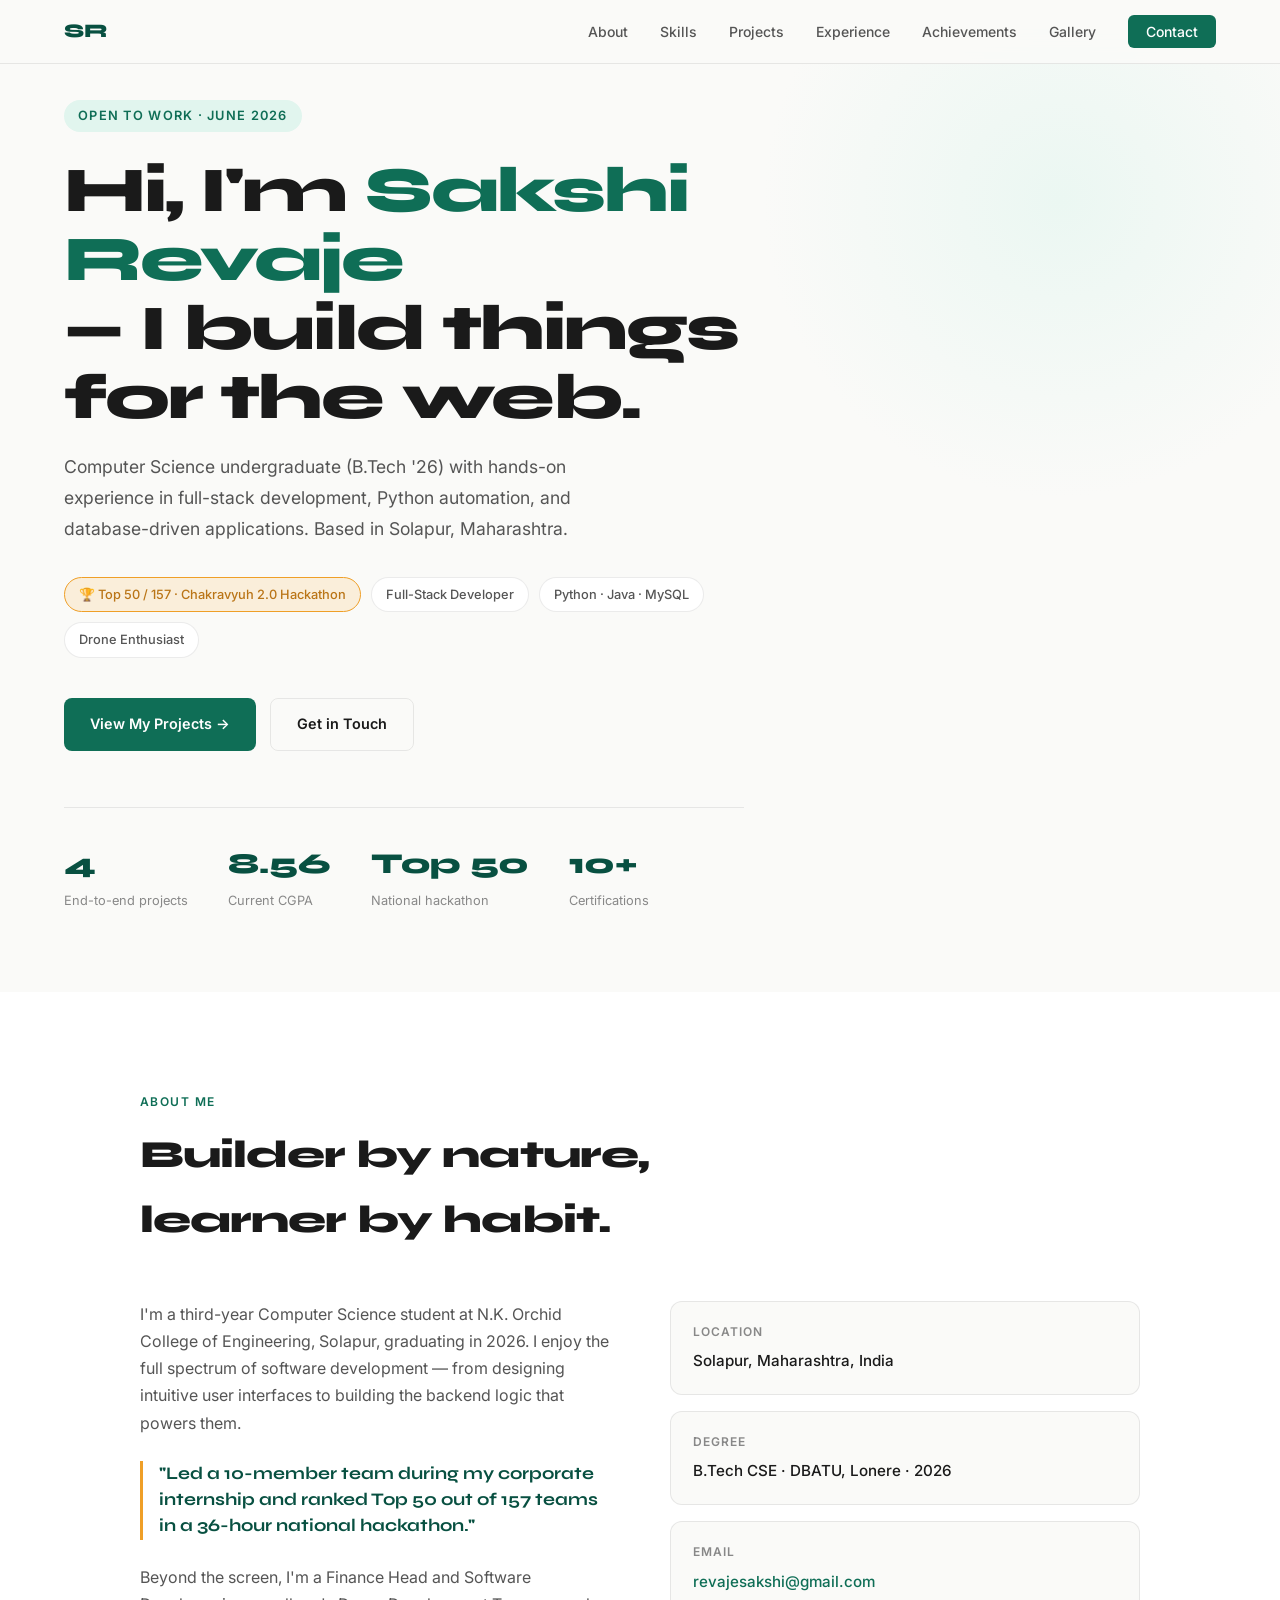
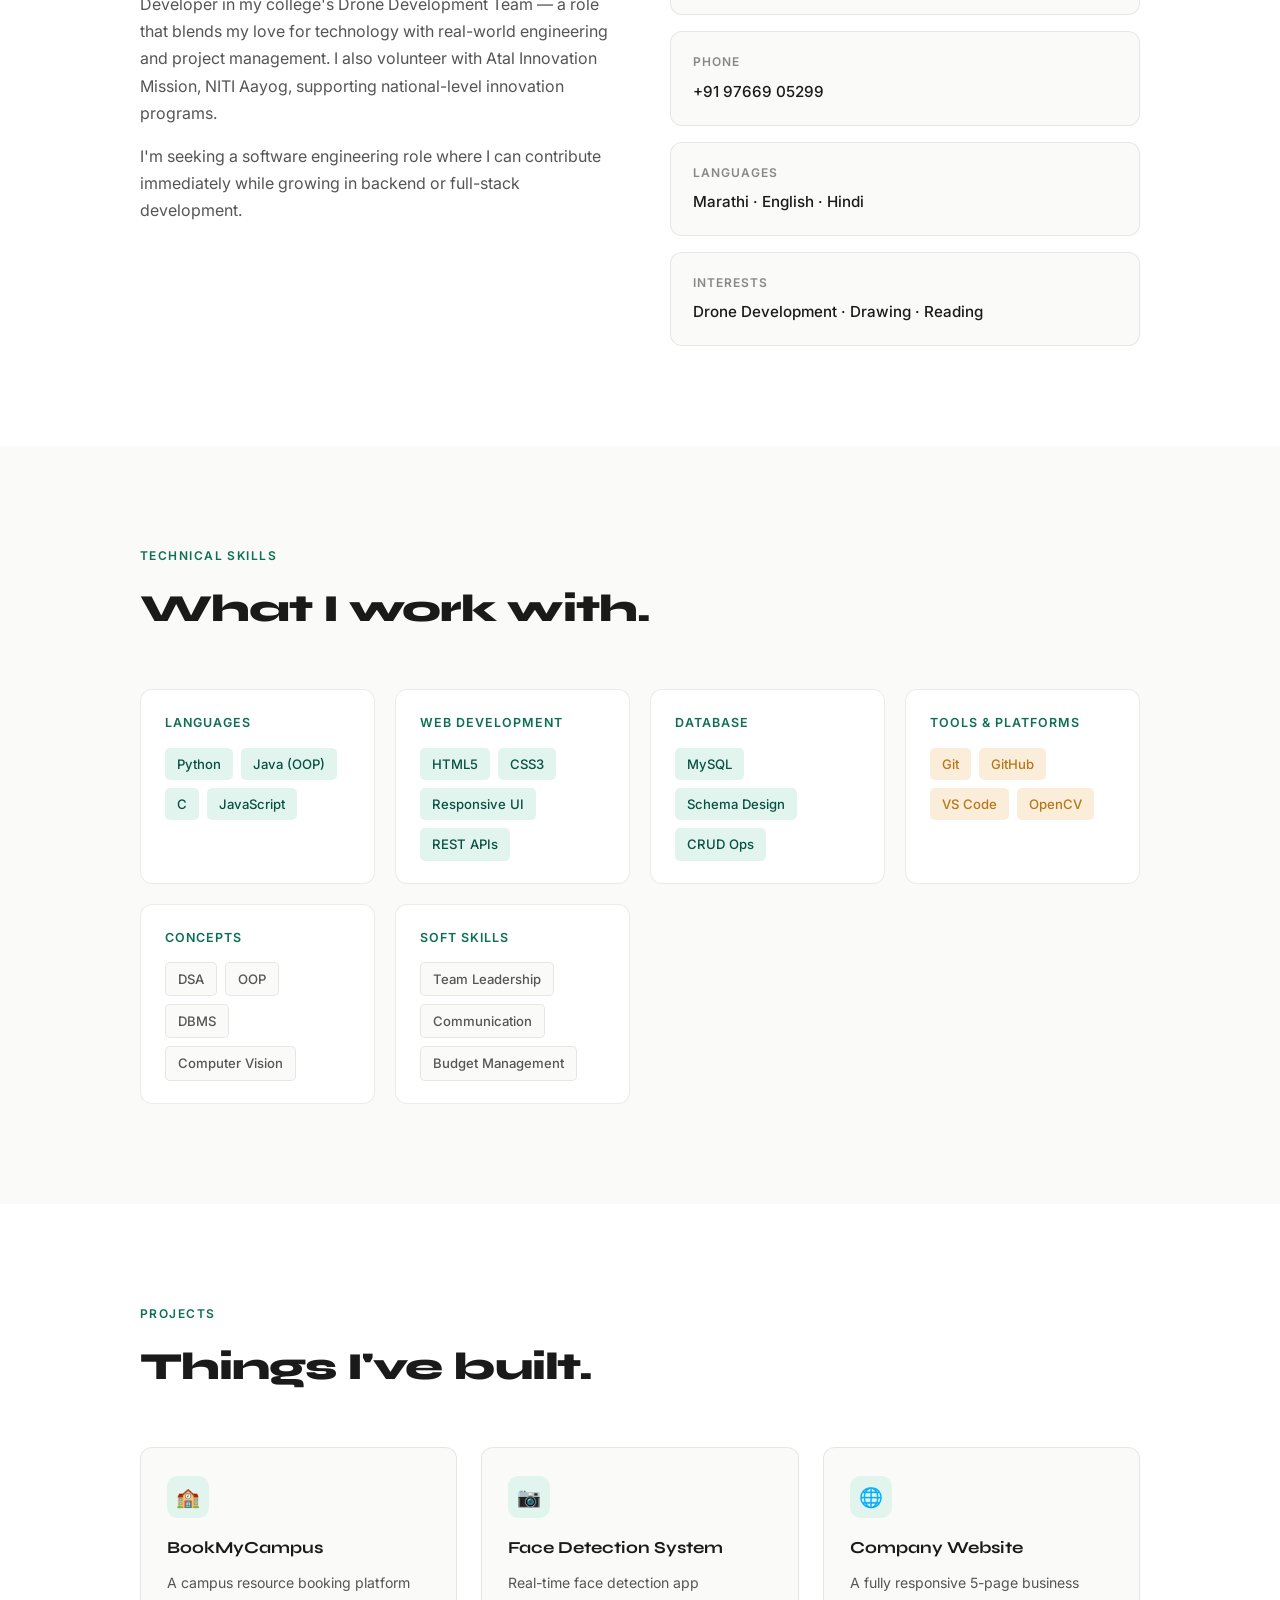
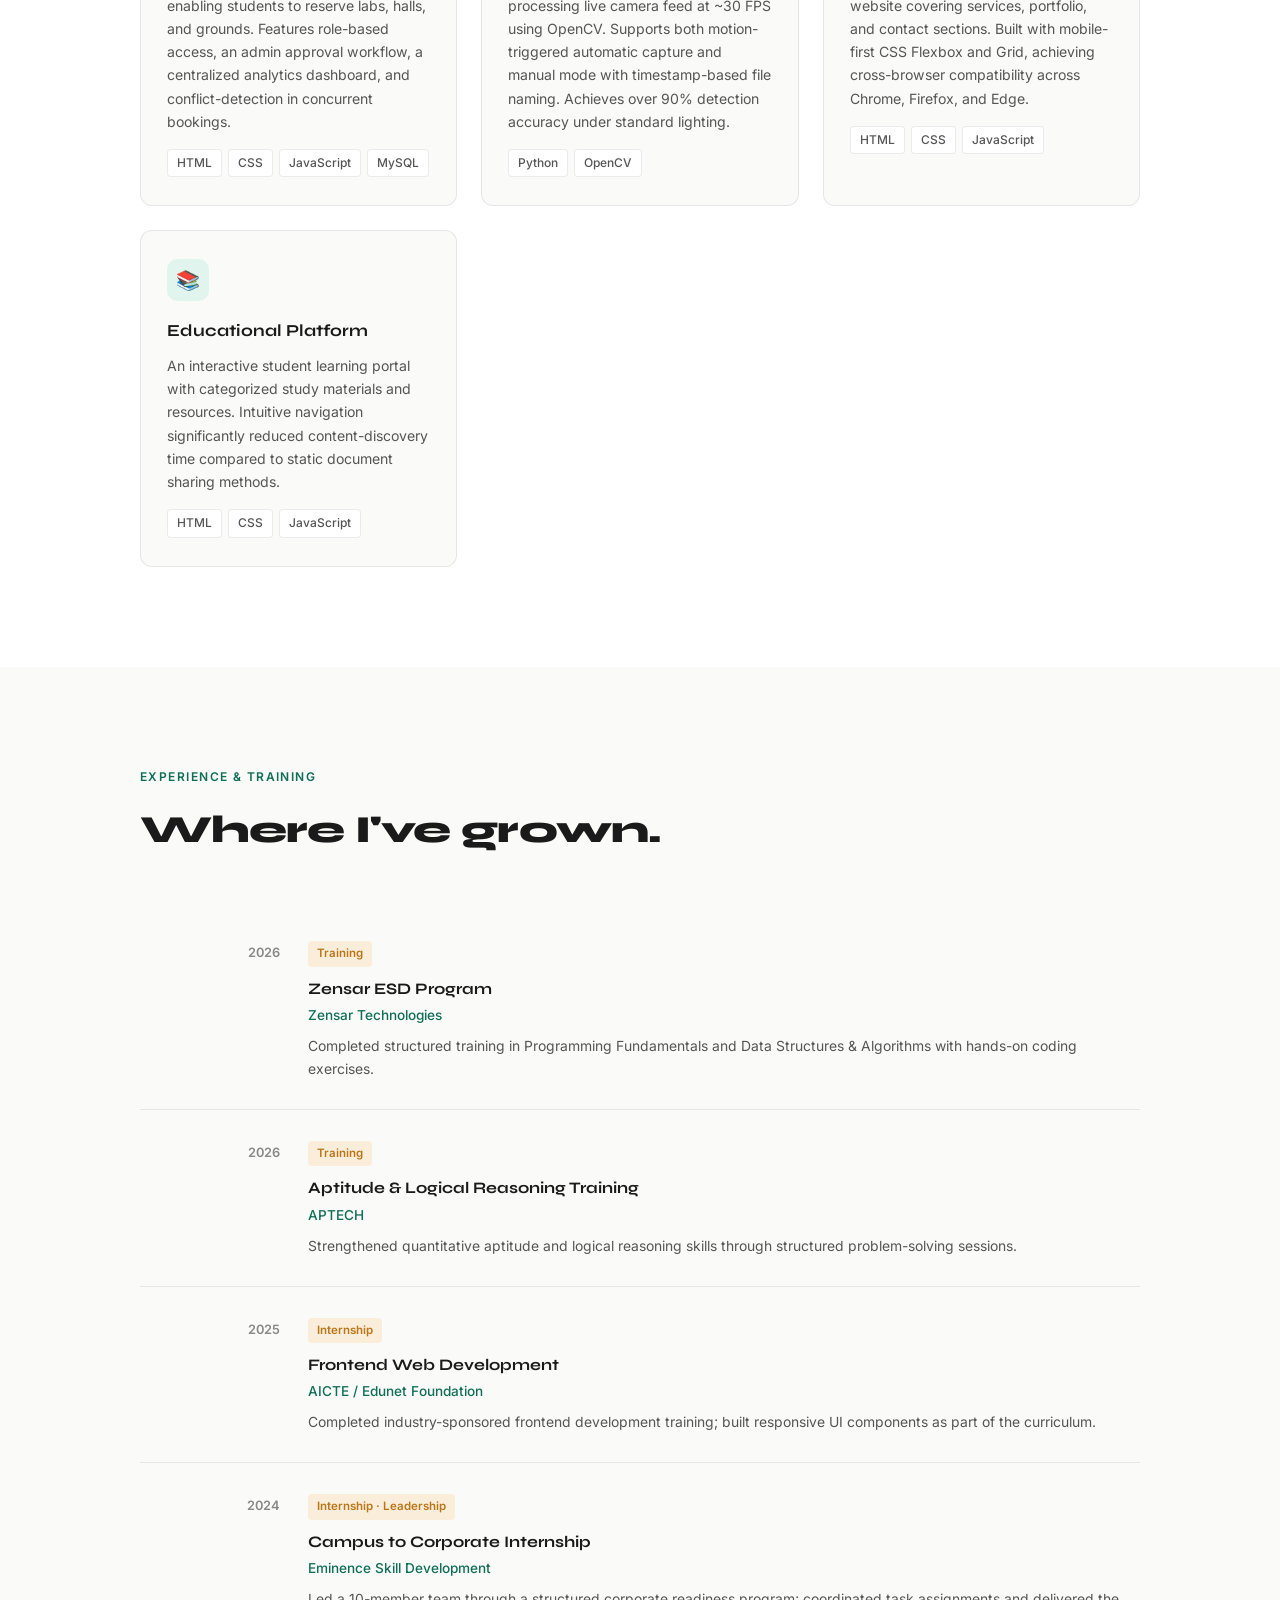
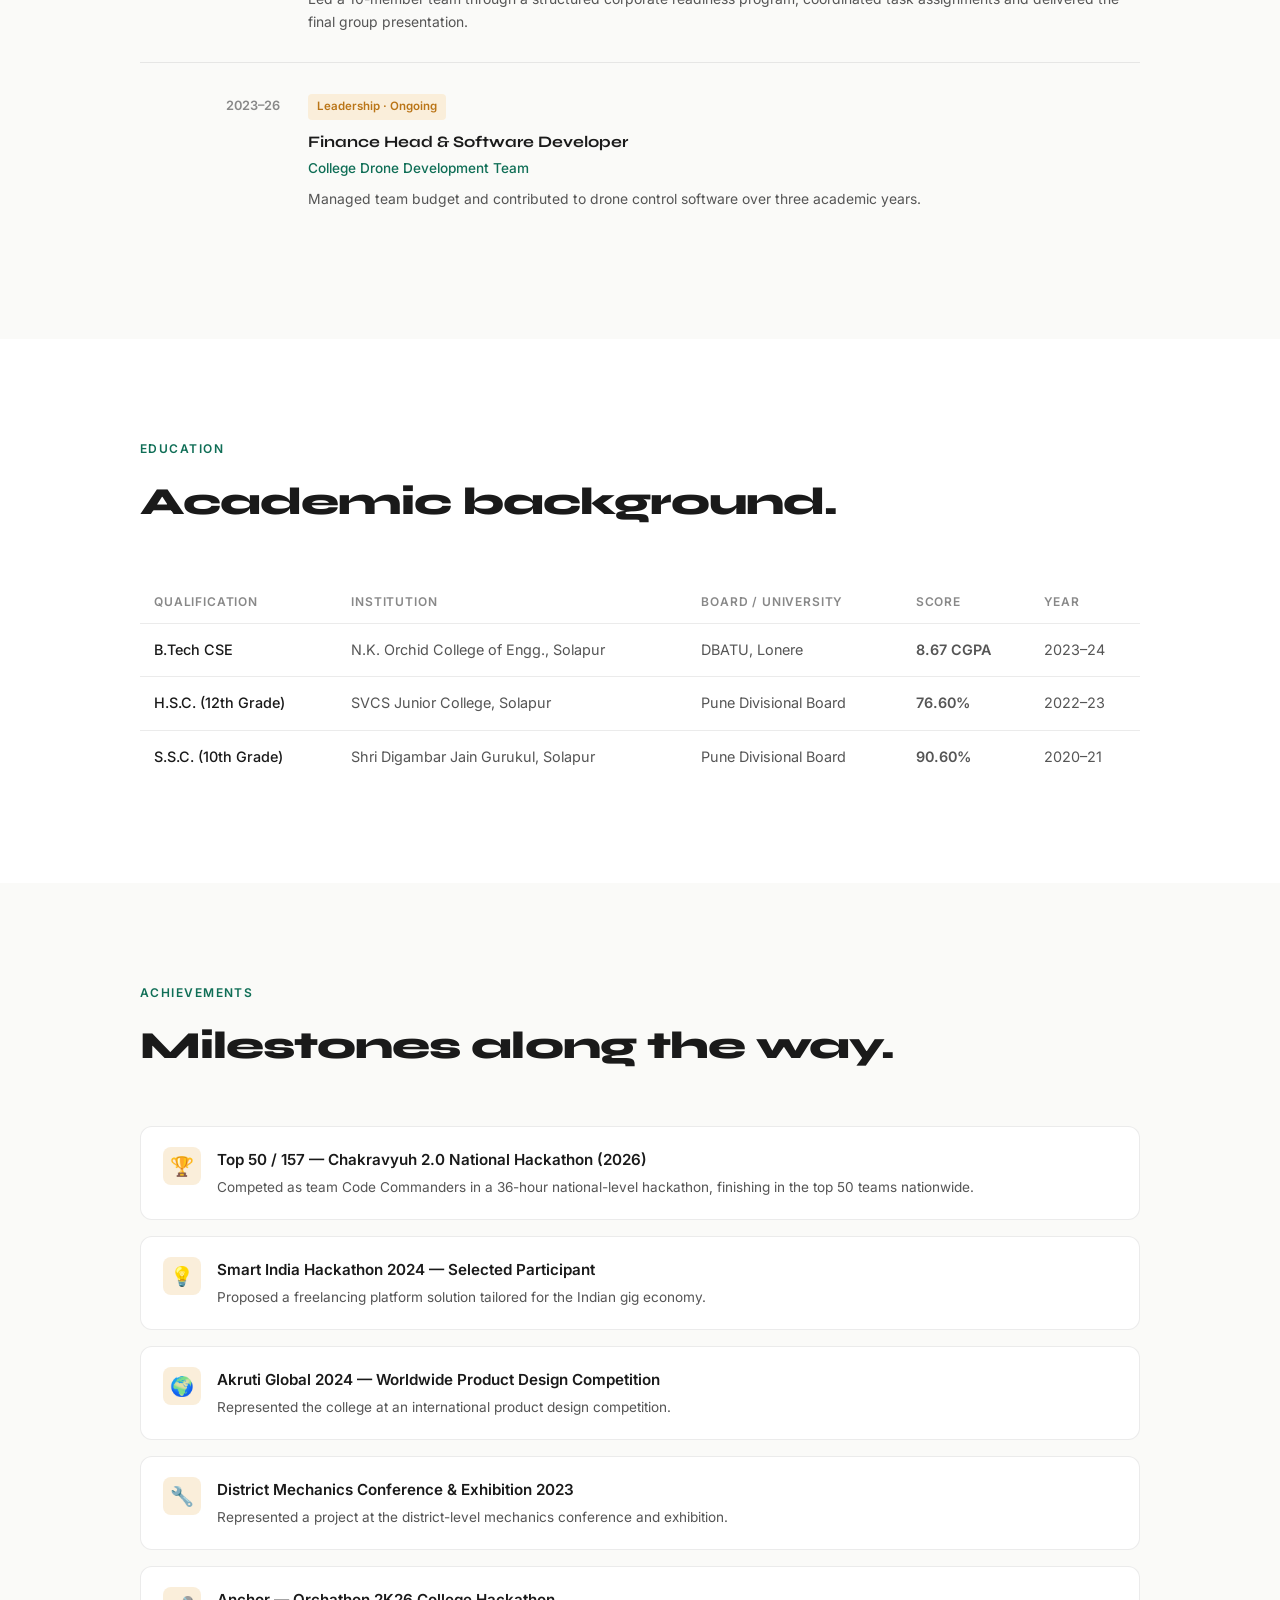
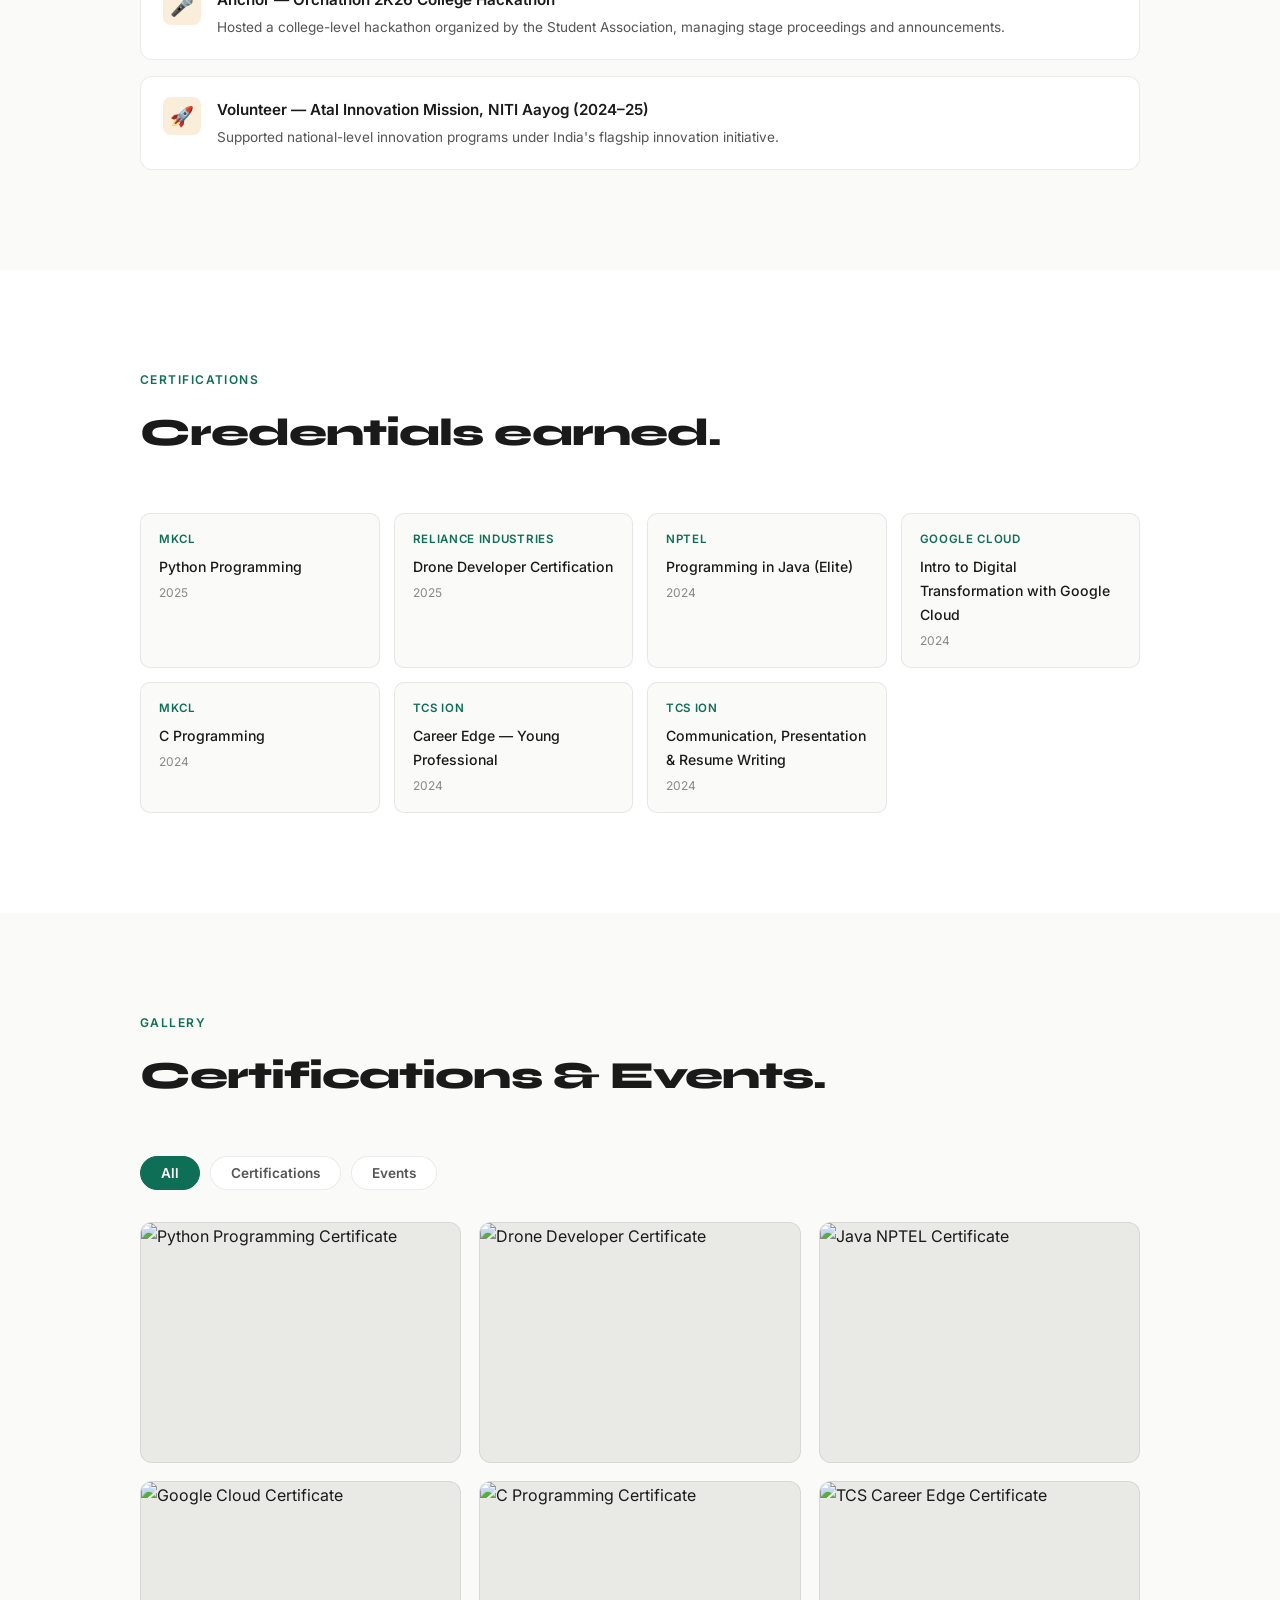
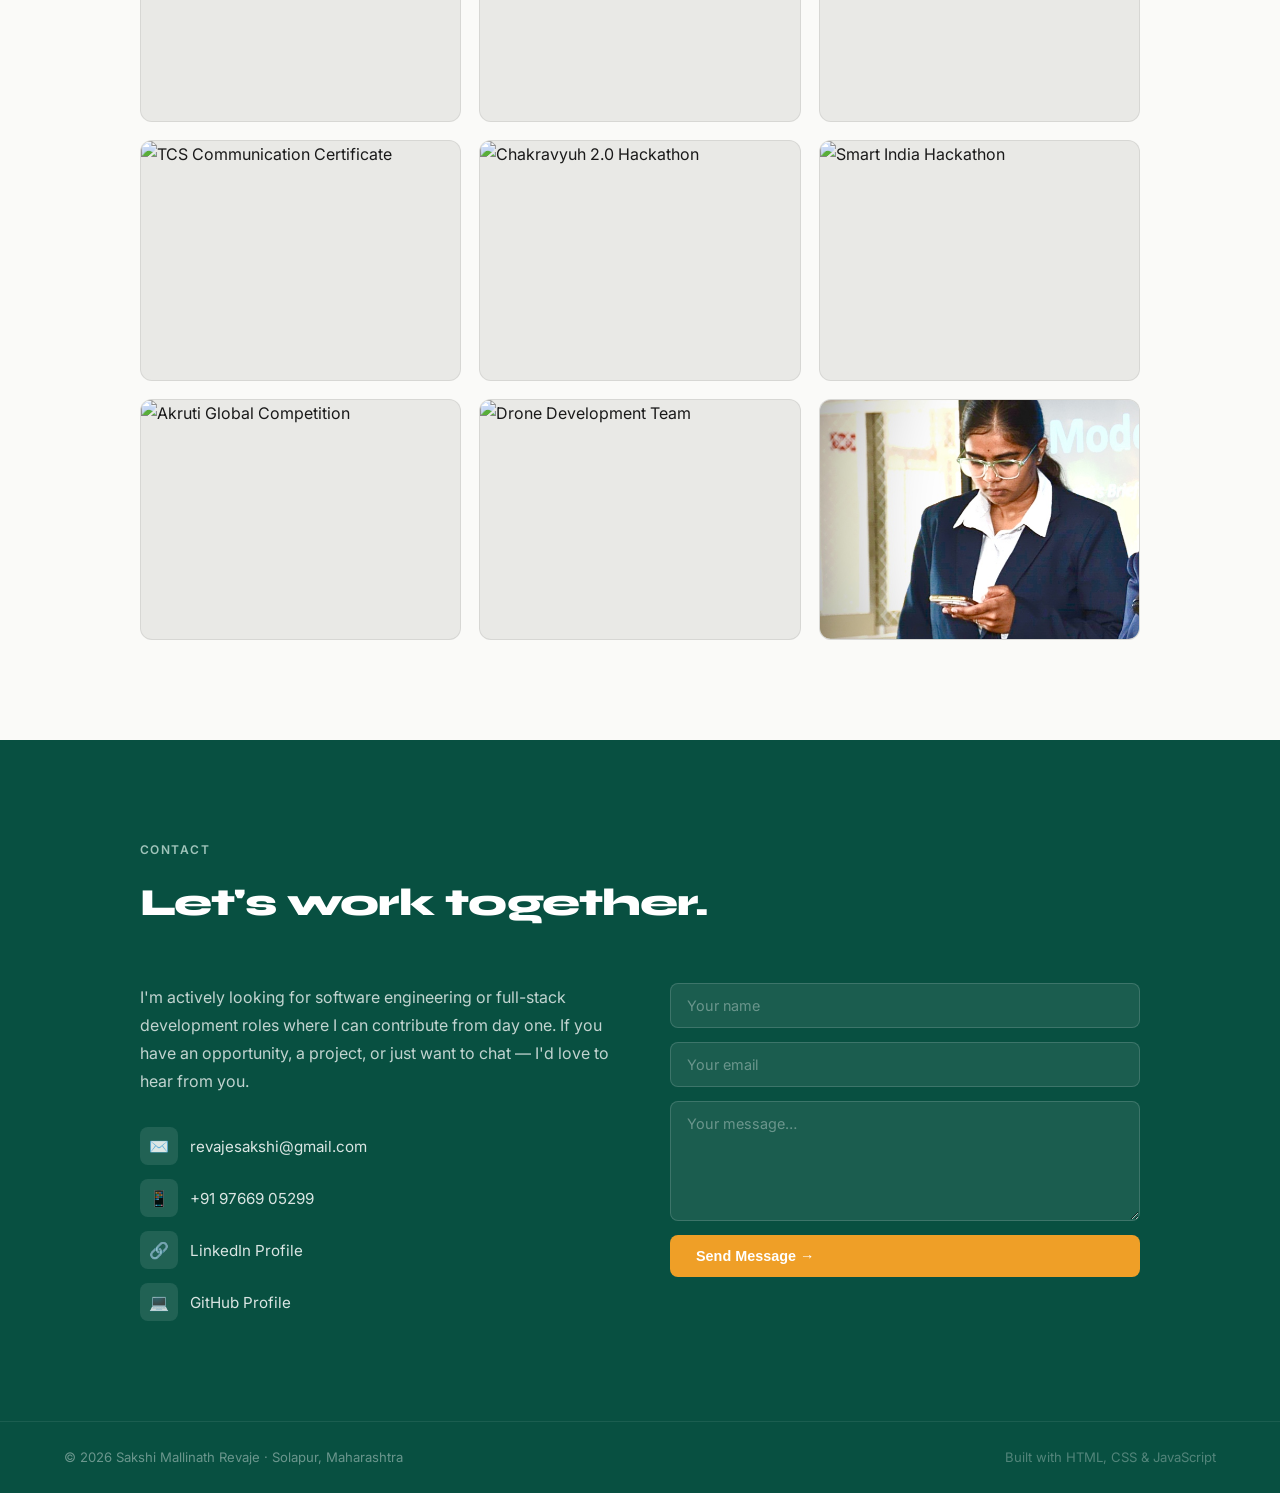
==== commit 9150f28a: "Add files via upload" ====
--- a/portfolio/index.html
+++ b/portfolio/index.html
@@ -1,316 +1,552 @@
 <!DOCTYPE html>
 <html lang="en">
+
 <head>
-<meta charset="UTF-8">
-<meta name="viewport" content="width=device-width, initial-scale=1.0">
-<title>Sakshi Revaje — Portfolio</title>
-<meta name="description" content="Portfolio of Sakshi Revaje — CS student, full-stack developer, drone enthusiast, and hackathon competitor.">
-<link href="https://fonts.googleapis.com/css2?family=Syne:wght@400;600;700;800&family=Inter:wght@300;400;500;600&display=swap" rel="stylesheet">
-<link rel="stylesheet" href="styles.css">
+  <meta charset="UTF-8">
+  <meta name="viewport" content="width=device-width, initial-scale=1.0">
+  <title>Sakshi Revaje — Portfolio</title>
+  <meta name="description"
+    content="Portfolio of Sakshi Revaje — CS student, full-stack developer, drone enthusiast, and hackathon competitor.">
+  <link
+    href="https://fonts.googleapis.com/css2?family=Syne:wght@400;600;700;800&family=Inter:wght@300;400;500;600&display=swap"
+    rel="stylesheet">
+  <link rel="stylesheet" href="styles.css">
 </head>
+
 <body>
 
-<!-- NAV -->
-<nav>
-  <a href="#" class="nav-logo">SR</a>
-  <ul class="nav-links" id="navLinks">
-    <li><a href="#about">About</a></li>
-    <li><a href="#skills">Skills</a></li>
-    <li><a href="#projects">Projects</a></li>
-    <li><a href="#experience">Experience</a></li>
-    <li><a href="#achievements">Achievements</a></li>
-    <li><a href="#gallery">Gallery</a></li>
-    <li><a href="#contact" class="nav-cta">Contact</a></li>
-  </ul>
-  <button class="hamburger" id="hamburger" aria-label="Toggle menu">
-    <span></span><span></span><span></span>
-  </button>
-</nav>
-
-<!-- HERO -->
-<section class="hero" id="home">
-  <div class="hero-inner">
-    <span class="hero-eyebrow">Open to Work · June 2026</span>
-    <h1>Hi, I'm <span>Sakshi Revaje</span><br>— I build things<br>for the web.</h1>
-    <p class="hero-sub">
-      Computer Science undergraduate (B.Tech '26) with hands-on experience in full-stack development,
-      Python automation, and database-driven applications. Based in Solapur, Maharashtra.
-    </p>
-    <div class="hero-badges">
-      <span class="badge badge-gold">🏆 Top 50 / 157 · Chakravyuh 2.0 Hackathon</span>
-      <span class="badge">Full-Stack Developer</span>
-      <span class="badge">Python · Java · MySQL</span>
-      <span class="badge">Drone Enthusiast</span>
-    </div>
-    <div class="hero-actions">
-      <a href="#projects" class="btn btn-primary">View My Projects →</a>
-      <a href="mailto:revajesakshi@gmail.com" class="btn btn-secondary">Get in Touch</a>
-    </div>
-    <div class="hero-stats">
-      <div><div class="stat-num">4</div><div class="stat-label">End-to-end projects</div></div>
-      <div><div class="stat-num">8.56</div><div class="stat-label">Current CGPA</div></div>
-      <div><div class="stat-num">Top 50</div><div class="stat-label">National hackathon</div></div>
-      <div><div class="stat-num">10+</div><div class="stat-label">Certifications</div></div>
-    </div>
+  <!-- NAV -->
+  <nav>
+    <a href="#" class="nav-logo">SR</a>
+    <ul class="nav-links" id="navLinks">
+      <li><a href="#about">About</a></li>
+      <li><a href="#skills">Skills</a></li>
+      <li><a href="#projects">Projects</a></li>
+      <li><a href="#experience">Experience</a></li>
+      <li><a href="#achievements">Achievements</a></li>
+      <li><a href="#gallery">Gallery</a></li>
+      <li><a href="#contact" class="nav-cta">Contact</a></li>
+    </ul>
+    <button class="hamburger" id="hamburger" aria-label="Toggle menu">
+      <span></span><span></span><span></span>
+    </button>
+  </nav>
+
+  <!-- HERO -->
+  <section class="hero" id="home">
+    <div class="hero-inner">
+      <span class="hero-eyebrow">Open to Work · June 2026</span>
+      <h1>Hi, I'm <span>Sakshi Revaje</span><br>— I build things<br>for the web.</h1>
+      <p class="hero-sub">
+        Computer Science undergraduate (B.Tech '26) with hands-on experience in full-stack development,
+        Python automation, and database-driven applications. Based in Solapur, Maharashtra.
+      </p>
+      <div class="hero-badges">
+        <span class="badge badge-gold">🏆 Top 50 / 157 · Chakravyuh 2.0 Hackathon</span>
+        <span class="badge">Full-Stack Developer</span>
+        <span class="badge">Python · Java · MySQL</span>
+        <span class="badge">Drone Enthusiast</span>
+      </div>
+      <div class="hero-actions">
+        <a href="#projects" class="btn btn-primary">View My Projects →</a>
+        <a href="mailto:revajesakshi@gmail.com" class="btn btn-secondary">Get in Touch</a>
+      </div>
+      <div class="hero-stats">
+        <div>
+          <div class="stat-num">4</div>
+          <div class="stat-label">End-to-end projects</div>
+        </div>
+        <div>
+          <div class="stat-num">8.56</div>
+          <div class="stat-label">Current CGPA</div>
+        </div>
+        <div>
+          <div class="stat-num">Top 50</div>
+          <div class="stat-label">National hackathon</div>
+        </div>
+        <div>
+          <div class="stat-num">10+</div>
+          <div class="stat-label">Certifications</div>
+        </div>
+      </div>
+    </div>
+  </section>
+
+  <!-- ABOUT -->
+  <section id="about">
+    <div class="section-inner">
+      <p class="section-label">About Me</p>
+      <h2 class="section-title">Builder by nature,<br>learner by habit.</h2>
+      <div class="about-grid">
+        <div class="about-text reveal">
+          <p>I'm a third-year Computer Science student at N.K. Orchid College of Engineering, Solapur, graduating in
+            2026. I enjoy the full spectrum of software development — from designing intuitive user interfaces to
+            building the backend logic that powers them.</p>
+          <div class="about-highlight">"Led a 10-member team during my corporate internship and ranked Top 50 out of 157
+            teams in a 36-hour national hackathon."</div>
+          <p>Beyond the screen, I'm a Finance Head and Software Developer in my college's Drone Development Team — a
+            role that blends my love for technology with real-world engineering and project management. I also volunteer
+            with Atal Innovation Mission, NITI Aayog, supporting national-level innovation programs.</p>
+          <p style="margin-top:1rem;">I'm seeking a software engineering role where I can contribute immediately while
+            growing in backend or full-stack development.</p>
+        </div>
+        <div class="about-side reveal">
+          <div class="info-card">
+            <div class="info-card-label">Location</div>
+            <div class="info-card-value">Solapur, Maharashtra, India</div>
+          </div>
+          <div class="info-card">
+            <div class="info-card-label">Degree</div>
+            <div class="info-card-value">B.Tech CSE · DBATU, Lonere · 2026</div>
+          </div>
+          <div class="info-card">
+            <div class="info-card-label">Email</div>
+            <div class="info-card-value"><a href="mailto:revajesakshi@gmail.com"
+                style="color:var(--teal);text-decoration:none;">revajesakshi@gmail.com</a></div>
+          </div>
+          <div class="info-card">
+            <div class="info-card-label">Phone</div>
+            <div class="info-card-value">+91 97669 05299</div>
+          </div>
+          <div class="info-card">
+            <div class="info-card-label">Languages</div>
+            <div class="info-card-value">Marathi · English · Hindi</div>
+          </div>
+          <div class="info-card">
+            <div class="info-card-label">Interests</div>
+            <div class="info-card-value">Drone Development · Drawing · Reading</div>
+          </div>
+        </div>
+      </div>
+    </div>
+  </section>
+
+  <!-- SKILLS -->
+  <section id="skills">
+    <div class="section-inner">
+      <p class="section-label">Technical Skills</p>
+      <h2 class="section-title">What I work with.</h2>
+      <div class="skills-grid reveal">
+        <div class="skill-group">
+          <div class="skill-group-title">Languages</div>
+          <div class="skill-tags"><span class="skill-tag">Python</span><span class="skill-tag">Java (OOP)</span><span
+              class="skill-tag">C</span><span class="skill-tag">JavaScript</span></div>
+        </div>
+        <div class="skill-group">
+          <div class="skill-group-title">Web Development</div>
+          <div class="skill-tags"><span class="skill-tag">HTML5</span><span class="skill-tag">CSS3</span><span
+              class="skill-tag">Responsive UI</span><span class="skill-tag">REST APIs</span></div>
+        </div>
+        <div class="skill-group">
+          <div class="skill-group-title">Database</div>
+          <div class="skill-tags"><span class="skill-tag">MySQL</span><span class="skill-tag">Schema Design</span><span
+              class="skill-tag">CRUD Ops</span></div>
+        </div>
+        <div class="skill-group">
+          <div class="skill-group-title">Tools & Platforms</div>
+          <div class="skill-tags"><span class="skill-tag gold">Git</span><span class="skill-tag gold">GitHub</span><span
+              class="skill-tag gold">VS Code</span><span class="skill-tag gold">OpenCV</span></div>
+        </div>
+        <div class="skill-group">
+          <div class="skill-group-title">Concepts</div>
+          <div class="skill-tags"><span class="skill-tag neutral">DSA</span><span
+              class="skill-tag neutral">OOP</span><span class="skill-tag neutral">DBMS</span><span
+              class="skill-tag neutral">Computer Vision</span></div>
+        </div>
+        <div class="skill-group">
+          <div class="skill-group-title">Soft Skills</div>
+          <div class="skill-tags"><span class="skill-tag neutral">Team Leadership</span><span
+              class="skill-tag neutral">Communication</span><span class="skill-tag neutral">Budget Management</span>
+          </div>
+        </div>
+      </div>
+    </div>
+  </section>
+
+  <!-- PROJECTS -->
+  <section id="projects">
+    <div class="section-inner">
+      <p class="section-label">Projects</p>
+      <h2 class="section-title">Things I've built.</h2>
+      <div class="projects-grid">
+        <div class="project-card reveal">
+          <div class="project-icon">🏫</div>
+          <div class="project-title">BookMyCampus</div>
+          <p class="project-desc">A campus resource booking platform enabling students to reserve labs, halls, and
+            grounds. Features role-based access, an admin approval workflow, a centralized analytics dashboard, and
+            conflict-detection in concurrent bookings.</p>
+          <div class="project-stack"><span class="stack-tag">HTML</span><span class="stack-tag">CSS</span><span
+              class="stack-tag">JavaScript</span><span class="stack-tag">MySQL</span></div>
+        </div>
+        <div class="project-card reveal">
+          <div class="project-icon">📷</div>
+          <div class="project-title">Face Detection System</div>
+          <p class="project-desc">Real-time face detection app processing live camera feed at ~30 FPS using OpenCV.
+            Supports both motion-triggered automatic capture and manual mode with timestamp-based file naming. Achieves
+            over 90% detection accuracy under standard lighting.</p>
+          <div class="project-stack"><span class="stack-tag">Python</span><span class="stack-tag">OpenCV</span></div>
+        </div>
+        <div class="project-card reveal">
+          <div class="project-icon">🌐</div>
+          <div class="project-title">Company Website</div>
+          <p class="project-desc">A fully responsive 5-page business website covering services, portfolio, and contact
+            sections. Built with mobile-first CSS Flexbox and Grid, achieving cross-browser compatibility across Chrome,
+            Firefox, and Edge.</p>
+          <div class="project-stack"><span class="stack-tag">HTML</span><span class="stack-tag">CSS</span><span
+              class="stack-tag">JavaScript</span></div>
+        </div>
+        <div class="project-card reveal">
+          <div class="project-icon">📚</div>
+          <div class="project-title">Educational Platform</div>
+          <p class="project-desc">An interactive student learning portal with categorized study materials and resources.
+            Intuitive navigation significantly reduced content-discovery time compared to static document sharing
+            methods.</p>
+          <div class="project-stack"><span class="stack-tag">HTML</span><span class="stack-tag">CSS</span><span
+              class="stack-tag">JavaScript</span></div>
+        </div>
+      </div>
+    </div>
+  </section>
+
+  <!-- EXPERIENCE -->
+  <section id="experience">
+    <div class="section-inner">
+      <p class="section-label">Experience & Training</p>
+      <h2 class="section-title">Where I've grown.</h2>
+      <div class="timeline">
+        <div class="timeline-item reveal">
+          <div class="timeline-date">2026</div>
+          <div class="timeline-content"><span class="timeline-badge">Training</span>
+            <h3>Zensar ESD Program</h3>
+            <div class="timeline-org">Zensar Technologies</div>
+            <p class="timeline-desc">Completed structured training in Programming Fundamentals and Data Structures &
+              Algorithms with hands-on coding exercises.</p>
+          </div>
+        </div>
+        <div class="timeline-item reveal">
+          <div class="timeline-date">2026</div>
+          <div class="timeline-content"><span class="timeline-badge">Training</span>
+            <h3>Aptitude & Logical Reasoning Training</h3>
+            <div class="timeline-org">APTECH</div>
+            <p class="timeline-desc">Strengthened quantitative aptitude and logical reasoning skills through structured
+              problem-solving sessions.</p>
+          </div>
+        </div>
+        <div class="timeline-item reveal">
+          <div class="timeline-date">2025</div>
+          <div class="timeline-content"><span class="timeline-badge">Internship</span>
+            <h3>Frontend Web Development</h3>
+            <div class="timeline-org">AICTE / Edunet Foundation</div>
+            <p class="timeline-desc">Completed industry-sponsored frontend development training; built responsive UI
+              components as part of the curriculum.</p>
+          </div>
+        </div>
+        <div class="timeline-item reveal">
+          <div class="timeline-date">2024</div>
+          <div class="timeline-content"><span class="timeline-badge">Internship · Leadership</span>
+            <h3>Campus to Corporate Internship</h3>
+            <div class="timeline-org">Eminence Skill Development</div>
+            <p class="timeline-desc">Led a 10-member team through a structured corporate readiness program; coordinated
+              task assignments and delivered the final group presentation.</p>
+          </div>
+        </div>
+        <div class="timeline-item reveal">
+          <div class="timeline-date">2023–26</div>
+          <div class="timeline-content"><span class="timeline-badge">Leadership · Ongoing</span>
+            <h3>Finance Head & Software Developer</h3>
+            <div class="timeline-org">College Drone Development Team</div>
+            <p class="timeline-desc">Managed team budget and contributed to drone control software over three academic
+              years.</p>
+          </div>
+        </div>
+      </div>
+    </div>
+  </section>
+
+  <!-- EDUCATION -->
+  <section id="education">
+    <div class="section-inner">
+      <p class="section-label">Education</p>
+      <h2 class="section-title">Academic background.</h2>
+      <div class="reveal" style="overflow-x:auto;">
+        <table class="edu-table">
+          <thead>
+            <tr>
+              <th>Qualification</th>
+              <th>Institution</th>
+              <th>Board / University</th>
+              <th>Score</th>
+              <th>Year</th>
+            </tr>
+          </thead>
+          <tbody>
+            <tr>
+              <td>B.Tech CSE</td>
+              <td>N.K. Orchid College of Engg., Solapur</td>
+              <td>DBATU, Lonere</td>
+              <td class="edu-score">8.67 CGPA</td>
+              <td>2023–24</td>
+            </tr>
+            <tr>
+              <td>H.S.C. (12th Grade)</td>
+              <td>SVCS Junior College, Solapur</td>
+              <td>Pune Divisional Board</td>
+              <td class="edu-score">76.60%</td>
+              <td>2022–23</td>
+            </tr>
+            <tr>
+              <td>S.S.C. (10th Grade)</td>
+              <td>Shri Digambar Jain Gurukul, Solapur</td>
+              <td>Pune Divisional Board</td>
+              <td class="edu-score">90.60%</td>
+              <td>2020–21</td>
+            </tr>
+          </tbody>
+        </table>
+      </div>
+    </div>
+  </section>
+
+  <!-- ACHIEVEMENTS -->
+  <section id="achievements">
+    <div class="section-inner">
+      <p class="section-label">Achievements</p>
+      <h2 class="section-title">Milestones along the way.</h2>
+      <div class="achievements-list">
+        <div class="achievement-item reveal">
+          <div class="achievement-icon">🏆</div>
+          <div class="achievement-text">
+            <h4>Top 50 / 157 — Chakravyuh 2.0 National Hackathon (2026)</h4>
+            <p>Competed as team Code Commanders in a 36-hour national-level hackathon, finishing in the top 50 teams
+              nationwide.</p>
+          </div>
+        </div>
+        <div class="achievement-item reveal">
+          <div class="achievement-icon">💡</div>
+          <div class="achievement-text">
+            <h4>Smart India Hackathon 2024 — Selected Participant</h4>
+            <p>Proposed a freelancing platform solution tailored for the Indian gig economy.</p>
+          </div>
+        </div>
+        <div class="achievement-item reveal">
+          <div class="achievement-icon">🌍</div>
+          <div class="achievement-text">
+            <h4>Akruti Global 2024 — Worldwide Product Design Competition</h4>
+            <p>Represented the college at an international product design competition.</p>
+          </div>
+        </div>
+        <div class="achievement-item reveal">
+          <div class="achievement-icon">🔧</div>
+          <div class="achievement-text">
+            <h4>District Mechanics Conference & Exhibition 2023</h4>
+            <p>Represented a project at the district-level mechanics conference and exhibition.</p>
+          </div>
+        </div>
+        <div class="achievement-item reveal">
+          <div class="achievement-icon">🎤</div>
+          <div class="achievement-text">
+            <h4>Anchor — Orchathon 2K26 College Hackathon</h4>
+            <p>Hosted a college-level hackathon organized by the Student Association, managing stage proceedings and
+              announcements.</p>
+          </div>
+        </div>
+        <div class="achievement-item reveal">
+          <div class="achievement-icon">🚀</div>
+          <div class="achievement-text">
+            <h4>Volunteer — Atal Innovation Mission, NITI Aayog (2024–25)</h4>
+            <p>Supported national-level innovation programs under India's flagship innovation initiative.</p>
+          </div>
+        </div>
+      </div>
+    </div>
+  </section>
+
+  <!-- CERTIFICATIONS -->
+  <section id="certifications">
+    <div class="section-inner">
+      <p class="section-label">Certifications</p>
+      <h2 class="section-title">Credentials earned.</h2>
+      <div class="certs-grid">
+        <div class="cert-card reveal">
+          <div class="cert-issuer">MKCL</div>
+          <div class="cert-name">Python Programming</div>
+          <div class="cert-year">2025</div>
+        </div>
+        <div class="cert-card reveal">
+          <div class="cert-issuer">Reliance Industries</div>
+          <div class="cert-name">Drone Developer Certification</div>
+          <div class="cert-year">2025</div>
+        </div>
+        <div class="cert-card reveal">
+          <div class="cert-issuer">NPTEL</div>
+          <div class="cert-name">Programming in Java (Elite)</div>
+          <div class="cert-year">2024</div>
+        </div>
+        <div class="cert-card reveal">
+          <div class="cert-issuer">Google Cloud</div>
+          <div class="cert-name">Intro to Digital Transformation with Google Cloud</div>
+          <div class="cert-year">2024</div>
+        </div>
+        <div class="cert-card reveal">
+          <div class="cert-issuer">MKCL</div>
+          <div class="cert-name">C Programming</div>
+          <div class="cert-year">2024</div>
+        </div>
+        <div class="cert-card reveal">
+          <div class="cert-issuer">TCS iON</div>
+          <div class="cert-name">Career Edge — Young Professional</div>
+          <div class="cert-year">2024</div>
+        </div>
+        <div class="cert-card reveal">
+          <div class="cert-issuer">TCS iON</div>
+          <div class="cert-name">Communication, Presentation & Resume Writing</div>
+          <div class="cert-year">2024</div>
+        </div>
+      </div>
+    </div>
+  </section>
+
+  <!-- GALLERY - Certifications & Events -->
+  <section id="gallery">
+    <div class="section-inner">
+      <p class="section-label">Gallery</p>
+      <h2 class="section-title">Certifications & Events.</h2>
+
+      <!-- Filter Tabs -->
+      <div class="gallery-tabs">
+        <button class="gallery-tab active" data-filter="all">All</button>
+        <button class="gallery-tab" data-filter="certification">Certifications</button>
+        <button class="gallery-tab" data-filter="event">Events</button>
+      </div>
+
+      <div class="gallery-grid" id="galleryGrid">
+        <!-- CERTIFICATION IMAGES — Replace src with your actual image paths -->
+        <div class="gallery-item" data-category="certification">
+          <div class="gallery-img-wrap"><img src="images/PYTHON.jpg" alt="Python Programming Certificate" loading="lazy">
+            <div class="gallery-overlay"><span>🎓 Python Programming</span><small>MKCL · 2025</small></div>
+          </div>
+        </div>
+        <div class="gallery-item" data-category="certification">
+          <div class="gallery-img-wrap"><img src="images/cert-drone.jpg" alt="Drone Developer Certificate"
+              loading="lazy">
+            <div class="gallery-overlay"><span>🎓 Drone Developer</span><small>Reliance Industries · 2025</small></div>
+          </div>
+        </div>
+        <div class="gallery-item" data-category="certification">
+          <div class="gallery-img-wrap"><img src="images/cert-java.jpg" alt="Java NPTEL Certificate" loading="lazy">
+            <div class="gallery-overlay"><span>🎓 Programming in Java (Elite)</span><small>NPTEL · 2024</small></div>
+          </div>
+        </div>
+        <div class="gallery-item" data-category="certification">
+          <div class="gallery-img-wrap"><img src="images/GOOGLE CLOUD.jPG" alt="Google Cloud Certificate" loading="lazy">
+            <div class="gallery-overlay"><span>🎓 Google Cloud</span><small>Google · 2024</small></div>
+          </div>
+        </div>
+        <div class="gallery-item" data-category="certification">
+          <div class="gallery-img-wrap"><img src="images/cert-c.jpg" alt="C Programming Certificate" loading="lazy">
+            <div class="gallery-overlay"><span>🎓 C Programming</span><small>MKCL · 2024</small></div>
+          </div>
+        </div>
+        <div class="gallery-item" data-category="certification">
+          <div class="gallery-img-wrap"><img src="images/TCS ION.jpg" alt="TCS Career Edge Certificate" loading="lazy">
+            <div class="gallery-overlay"><span>🎓 Career Edge</span><small>TCS iON · 2024</small></div>
+          </div>
+        </div>
+        <div class="gallery-item" data-category="certification">
+          <div class="gallery-img-wrap"><img src="images/cert-tcs-comm.jpg" alt="TCS Communication Certificate"
+              loading="lazy">
+            <div class="gallery-overlay"><span>🎓 Communication & Presentation</span><small>TCS iON · 2024</small></div>
+          </div>
+        </div>
+
+        <!-- EVENT IMAGES — Replace src with your actual image paths -->
+        <div class="gallery-item" data-category="event">
+          <div class="gallery-img-wrap"><img src="images/hackthon.jpg" alt="Chakravyuh 2.0 Hackathon" loading="lazy">
+            <div class="gallery-overlay"><span>🏆 Chakravyuh 2.0 Hackathon</span><small>National Level · 2026</small>
+            </div>
+          </div>
+        </div>
+        <div class="gallery-item" data-category="event">
+          <div class="gallery-img-wrap"><img src="images/event-sih.jpg" alt="Smart India Hackathon" loading="lazy">
+            <div class="gallery-overlay"><span>💡 Smart India Hackathon</span><small>2024</small></div>
+          </div>
+        </div>
+        <div class="gallery-item" data-category="event">
+          <div class="gallery-img-wrap"><img src="images/event-akruti.jpg" alt="Akruti Global Competition"
+              loading="lazy">
+            <div class="gallery-overlay"><span>🌍 Akruti Global 2024</span><small>Product Design Competition</small>
+            </div>
+          </div>
+        </div>
+        <div class="gallery-item" data-category="event">
+          <div class="gallery-img-wrap"><img src="images/event-drone.jpg" alt="Drone Development Team" loading="lazy">
+            <div class="gallery-overlay"><span>🚁 Drone Development</span><small>College Team</small></div>
+          </div>
+        </div>
+        <div class="gallery-item" data-category="event">
+          <div class="gallery-img-wrap"><img src="images/WhatsApp Image 2026-06-18 at 11.48.55 PM.jpeg" alt="Orchathon 2K26" loading="lazy">
+            <div class="gallery-overlay"><span>🎤 Orchathon 2K26</span><small>Anchor · College Hackathon</small></div>
+          </div>
+        </div>
+      </div>
+    </div>
+  </section>
+
+  <!-- LIGHTBOX -->
+  <div class="lightbox" id="lightbox">
+    <button class="lightbox-close" id="lightboxClose">✕</button>
+    <button class="lightbox-nav lightbox-prev" id="lightboxPrev">‹</button>
+    <button class="lightbox-nav lightbox-next" id="lightboxNext">›</button>
+    <img src="" alt="" id="lightboxImg">
+    <div class="lightbox-caption" id="lightboxCaption"></div>
   </div>
-</section>
-
-<!-- ABOUT -->
-<section id="about">
-  <div class="section-inner">
-    <p class="section-label">About Me</p>
-    <h2 class="section-title">Builder by nature,<br>learner by habit.</h2>
-    <div class="about-grid">
-      <div class="about-text reveal">
-        <p>I'm a third-year Computer Science student at N.K. Orchid College of Engineering, Solapur, graduating in 2026. I enjoy the full spectrum of software development — from designing intuitive user interfaces to building the backend logic that powers them.</p>
-        <div class="about-highlight">"Led a 10-member team during my corporate internship and ranked Top 50 out of 157 teams in a 36-hour national hackathon."</div>
-        <p>Beyond the screen, I'm a Finance Head and Software Developer in my college's Drone Development Team — a role that blends my love for technology with real-world engineering and project management. I also volunteer with Atal Innovation Mission, NITI Aayog, supporting national-level innovation programs.</p>
-        <p style="margin-top:1rem;">I'm seeking a software engineering role where I can contribute immediately while growing in backend or full-stack development.</p>
-      </div>
-      <div class="about-side reveal">
-        <div class="info-card"><div class="info-card-label">Location</div><div class="info-card-value">Solapur, Maharashtra, India</div></div>
-        <div class="info-card"><div class="info-card-label">Degree</div><div class="info-card-value">B.Tech CSE · DBATU, Lonere · 2026</div></div>
-        <div class="info-card"><div class="info-card-label">Email</div><div class="info-card-value"><a href="mailto:revajesakshi@gmail.com" style="color:var(--teal);text-decoration:none;">revajesakshi@gmail.com</a></div></div>
-        <div class="info-card"><div class="info-card-label">Phone</div><div class="info-card-value">+91 97669 05299</div></div>
-        <div class="info-card"><div class="info-card-label">Languages</div><div class="info-card-value">Marathi · English · Hindi</div></div>
-        <div class="info-card"><div class="info-card-label">Interests</div><div class="info-card-value">Drone Development · Drawing · Reading</div></div>
-      </div>
-    </div>
-  </div>
-</section>
-
-<!-- SKILLS -->
-<section id="skills">
-  <div class="section-inner">
-    <p class="section-label">Technical Skills</p>
-    <h2 class="section-title">What I work with.</h2>
-    <div class="skills-grid reveal">
-      <div class="skill-group"><div class="skill-group-title">Languages</div><div class="skill-tags"><span class="skill-tag">Python</span><span class="skill-tag">Java (OOP)</span><span class="skill-tag">C</span><span class="skill-tag">JavaScript</span></div></div>
-      <div class="skill-group"><div class="skill-group-title">Web Development</div><div class="skill-tags"><span class="skill-tag">HTML5</span><span class="skill-tag">CSS3</span><span class="skill-tag">Responsive UI</span><span class="skill-tag">REST APIs</span></div></div>
-      <div class="skill-group"><div class="skill-group-title">Database</div><div class="skill-tags"><span class="skill-tag">MySQL</span><span class="skill-tag">Schema Design</span><span class="skill-tag">CRUD Ops</span></div></div>
-      <div class="skill-group"><div class="skill-group-title">Tools & Platforms</div><div class="skill-tags"><span class="skill-tag gold">Git</span><span class="skill-tag gold">GitHub</span><span class="skill-tag gold">VS Code</span><span class="skill-tag gold">OpenCV</span></div></div>
-      <div class="skill-group"><div class="skill-group-title">Concepts</div><div class="skill-tags"><span class="skill-tag neutral">DSA</span><span class="skill-tag neutral">OOP</span><span class="skill-tag neutral">DBMS</span><span class="skill-tag neutral">Computer Vision</span></div></div>
-      <div class="skill-group"><div class="skill-group-title">Soft Skills</div><div class="skill-tags"><span class="skill-tag neutral">Team Leadership</span><span class="skill-tag neutral">Communication</span><span class="skill-tag neutral">Budget Management</span></div></div>
-    </div>
-  </div>
-</section>
-
-<!-- PROJECTS -->
-<section id="projects">
-  <div class="section-inner">
-    <p class="section-label">Projects</p>
-    <h2 class="section-title">Things I've built.</h2>
-    <div class="projects-grid">
-      <div class="project-card reveal">
-        <div class="project-icon">🏫</div>
-        <div class="project-title">BookMyCampus</div>
-        <p class="project-desc">A campus resource booking platform enabling students to reserve labs, halls, and grounds. Features role-based access, an admin approval workflow, a centralized analytics dashboard, and conflict-detection in concurrent bookings.</p>
-        <div class="project-stack"><span class="stack-tag">HTML</span><span class="stack-tag">CSS</span><span class="stack-tag">JavaScript</span><span class="stack-tag">MySQL</span></div>
-      </div>
-      <div class="project-card reveal">
-        <div class="project-icon">📷</div>
-        <div class="project-title">Face Detection System</div>
-        <p class="project-desc">Real-time face detection app processing live camera feed at ~30 FPS using OpenCV. Supports both motion-triggered automatic capture and manual mode with timestamp-based file naming. Achieves over 90% detection accuracy under standard lighting.</p>
-        <div class="project-stack"><span class="stack-tag">Python</span><span class="stack-tag">OpenCV</span></div>
-      </div>
-      <div class="project-card reveal">
-        <div class="project-icon">🌐</div>
-        <div class="project-title">Company Website</div>
-        <p class="project-desc">A fully responsive 5-page business website covering services, portfolio, and contact sections. Built with mobile-first CSS Flexbox and Grid, achieving cross-browser compatibility across Chrome, Firefox, and Edge.</p>
-        <div class="project-stack"><span class="stack-tag">HTML</span><span class="stack-tag">CSS</span><span class="stack-tag">JavaScript</span></div>
-      </div>
-      <div class="project-card reveal">
-        <div class="project-icon">📚</div>
-        <div class="project-title">Educational Platform</div>
-        <p class="project-desc">An interactive student learning portal with categorized study materials and resources. Intuitive navigation significantly reduced content-discovery time compared to static document sharing methods.</p>
-        <div class="project-stack"><span class="stack-tag">HTML</span><span class="stack-tag">CSS</span><span class="stack-tag">JavaScript</span></div>
-      </div>
-    </div>
-  </div>
-</section>
-
-<!-- EXPERIENCE -->
-<section id="experience">
-  <div class="section-inner">
-    <p class="section-label">Experience & Training</p>
-    <h2 class="section-title">Where I've grown.</h2>
-    <div class="timeline">
-      <div class="timeline-item reveal">
-        <div class="timeline-date">2026</div>
-        <div class="timeline-content"><span class="timeline-badge">Training</span><h3>Zensar ESD Program</h3><div class="timeline-org">Zensar Technologies</div><p class="timeline-desc">Completed structured training in Programming Fundamentals and Data Structures & Algorithms with hands-on coding exercises.</p></div>
-      </div>
-      <div class="timeline-item reveal">
-        <div class="timeline-date">2026</div>
-        <div class="timeline-content"><span class="timeline-badge">Training</span><h3>Aptitude & Logical Reasoning Training</h3><div class="timeline-org">APTECH</div><p class="timeline-desc">Strengthened quantitative aptitude and logical reasoning skills through structured problem-solving sessions.</p></div>
-      </div>
-      <div class="timeline-item reveal">
-        <div class="timeline-date">2025</div>
-        <div class="timeline-content"><span class="timeline-badge">Internship</span><h3>Frontend Web Development</h3><div class="timeline-org">AICTE / Edunet Foundation</div><p class="timeline-desc">Completed industry-sponsored frontend development training; built responsive UI components as part of the curriculum.</p></div>
-      </div>
-      <div class="timeline-item reveal">
-        <div class="timeline-date">2024</div>
-        <div class="timeline-content"><span class="timeline-badge">Internship · Leadership</span><h3>Campus to Corporate Internship</h3><div class="timeline-org">Eminence Skill Development</div><p class="timeline-desc">Led a 10-member team through a structured corporate readiness program; coordinated task assignments and delivered the final group presentation.</p></div>
-      </div>
-      <div class="timeline-item reveal">
-        <div class="timeline-date">2023–26</div>
-        <div class="timeline-content"><span class="timeline-badge">Leadership · Ongoing</span><h3>Finance Head & Software Developer</h3><div class="timeline-org">College Drone Development Team</div><p class="timeline-desc">Managed team budget and contributed to drone control software over three academic years.</p></div>
-      </div>
-    </div>
-  </div>
-</section>
-
-<!-- EDUCATION -->
-<section id="education">
-  <div class="section-inner">
-    <p class="section-label">Education</p>
-    <h2 class="section-title">Academic background.</h2>
-    <div class="reveal" style="overflow-x:auto;">
-      <table class="edu-table">
-        <thead><tr><th>Qualification</th><th>Institution</th><th>Board / University</th><th>Score</th><th>Year</th></tr></thead>
-        <tbody>
-          <tr><td>B.Tech CSE (3rd year)</td><td>N.K. Orchid College of Engg., Solapur</td><td>DBATU, Lonere</td><td class="edu-score">8.56 CGPA</td><td>2025–26</td></tr>
-          <tr><td>B.Tech CSE (2nd year)</td><td>N.K. Orchid College of Engg., Solapur</td><td>DBATU, Lonere</td><td class="edu-score">8.56 CGPA</td><td>2024–25</td></tr>
-          <tr><td>B.Tech CSE (1st year)</td><td>N.K. Orchid College of Engg., Solapur</td><td>DBATU, Lonere</td><td class="edu-score">8.67 CGPA</td><td>2023–24</td></tr>
-          <tr><td>H.S.C. (12th Grade)</td><td>SVCS Junior College, Solapur</td><td>Pune Divisional Board</td><td class="edu-score">76.60%</td><td>2022–23</td></tr>
-          <tr><td>S.S.C. (10th Grade)</td><td>Shri Digambar Jain Gurukul, Solapur</td><td>Pune Divisional Board</td><td class="edu-score">90.60%</td><td>2020–21</td></tr>
-        </tbody>
-      </table>
-    </div>
-  </div>
-</section>
-
-<!-- ACHIEVEMENTS -->
-<section id="achievements">
-  <div class="section-inner">
-    <p class="section-label">Achievements</p>
-    <h2 class="section-title">Milestones along the way.</h2>
-    <div class="achievements-list">
-      <div class="achievement-item reveal"><div class="achievement-icon">🏆</div><div class="achievement-text"><h4>Top 50 / 157 — Chakravyuh 2.0 National Hackathon (2026)</h4><p>Competed as team Code Commanders in a 36-hour national-level hackathon, finishing in the top 50 teams nationwide.</p></div></div>
-      <div class="achievement-item reveal"><div class="achievement-icon">💡</div><div class="achievement-text"><h4>Smart India Hackathon 2024 — Selected Participant</h4><p>Proposed a freelancing platform solution tailored for the Indian gig economy.</p></div></div>
-      <div class="achievement-item reveal"><div class="achievement-icon">🌍</div><div class="achievement-text"><h4>Akruti Global 2024 — Worldwide Product Design Competition</h4><p>Represented the college at an international product design competition.</p></div></div>
-      <div class="achievement-item reveal"><div class="achievement-icon">🔧</div><div class="achievement-text"><h4>District Mechanics Conference & Exhibition 2023</h4><p>Represented a project at the district-level mechanics conference and exhibition.</p></div></div>
-      <div class="achievement-item reveal"><div class="achievement-icon">🎤</div><div class="achievement-text"><h4>Anchor — Orchathon 2K26 College Hackathon</h4><p>Hosted a college-level hackathon organized by the Student Association, managing stage proceedings and announcements.</p></div></div>
-      <div class="achievement-item reveal"><div class="achievement-icon">🚀</div><div class="achievement-text"><h4>Volunteer — Atal Innovation Mission, NITI Aayog (2024–25)</h4><p>Supported national-level innovation programs under India's flagship innovation initiative.</p></div></div>
-    </div>
-  </div>
-</section>
-
-<!-- CERTIFICATIONS -->
-<section id="certifications">
-  <div class="section-inner">
-    <p class="section-label">Certifications</p>
-    <h2 class="section-title">Credentials earned.</h2>
-    <div class="certs-grid">
-      <div class="cert-card reveal"><div class="cert-issuer">MKCL</div><div class="cert-name">Python Programming</div><div class="cert-year">2025</div></div>
-      <div class="cert-card reveal"><div class="cert-issuer">Reliance Industries</div><div class="cert-name">Drone Developer Certification</div><div class="cert-year">2025</div></div>
-      <div class="cert-card reveal"><div class="cert-issuer">NPTEL</div><div class="cert-name">Programming in Java (Elite)</div><div class="cert-year">2024</div></div>
-      <div class="cert-card reveal"><div class="cert-issuer">Google Cloud</div><div class="cert-name">Intro to Digital Transformation with Google Cloud</div><div class="cert-year">2024</div></div>
-      <div class="cert-card reveal"><div class="cert-issuer">MKCL</div><div class="cert-name">C Programming</div><div class="cert-year">2024</div></div>
-      <div class="cert-card reveal"><div class="cert-issuer">TCS iON</div><div class="cert-name">Career Edge — Young Professional</div><div class="cert-year">2024</div></div>
-      <div class="cert-card reveal"><div class="cert-issuer">TCS iON</div><div class="cert-name">Communication, Presentation & Resume Writing</div><div class="cert-year">2024</div></div>
-    </div>
-  </div>
-</section>
-
-<!-- GALLERY - Certifications & Events -->
-<section id="gallery">
-  <div class="section-inner">
-    <p class="section-label">Gallery</p>
-    <h2 class="section-title">Certifications & Events.</h2>
-
-    <!-- Filter Tabs -->
-    <div class="gallery-tabs">
-      <button class="gallery-tab active" data-filter="all">All</button>
-      <button class="gallery-tab" data-filter="certification">Certifications</button>
-      <button class="gallery-tab" data-filter="event">Events</button>
-    </div>
-
-    <div class="gallery-grid" id="galleryGrid">
-      <!-- CERTIFICATION IMAGES — Replace src with your actual image paths -->
-      <div class="gallery-item" data-category="certification">
-        <div class="gallery-img-wrap"><img src="images/cert-python.jpg" alt="Python Programming Certificate" loading="lazy"><div class="gallery-overlay"><span>🎓 Python Programming</span><small>MKCL · 2025</small></div></div>
-      </div>
-      <div class="gallery-item" data-category="certification">
-        <div class="gallery-img-wrap"><img src="images/cert-drone.jpg" alt="Drone Developer Certificate" loading="lazy"><div class="gallery-overlay"><span>🎓 Drone Developer</span><small>Reliance Industries · 2025</small></div></div>
-      </div>
-      <div class="gallery-item" data-category="certification">
-        <div class="gallery-img-wrap"><img src="images/cert-java.jpg" alt="Java NPTEL Certificate" loading="lazy"><div class="gallery-overlay"><span>🎓 Programming in Java (Elite)</span><small>NPTEL · 2024</small></div></div>
-      </div>
-      <div class="gallery-item" data-category="certification">
-        <div class="gallery-img-wrap"><img src="images/cert-google-cloud.jpg" alt="Google Cloud Certificate" loading="lazy"><div class="gallery-overlay"><span>🎓 Google Cloud</span><small>Google · 2024</small></div></div>
-      </div>
-      <div class="gallery-item" data-category="certification">
-        <div class="gallery-img-wrap"><img src="images/cert-c.jpg" alt="C Programming Certificate" loading="lazy"><div class="gallery-overlay"><span>🎓 C Programming</span><small>MKCL · 2024</small></div></div>
-      </div>
-      <div class="gallery-item" data-category="certification">
-        <div class="gallery-img-wrap"><img src="images/cert-tcs-career.jpg" alt="TCS Career Edge Certificate" loading="lazy"><div class="gallery-overlay"><span>🎓 Career Edge</span><small>TCS iON · 2024</small></div></div>
-      </div>
-      <div class="gallery-item" data-category="certification">
-        <div class="gallery-img-wrap"><img src="images/cert-tcs-comm.jpg" alt="TCS Communication Certificate" loading="lazy"><div class="gallery-overlay"><span>🎓 Communication & Presentation</span><small>TCS iON · 2024</small></div></div>
-      </div>
-
-      <!-- EVENT IMAGES — Replace src with your actual image paths -->
-      <div class="gallery-item" data-category="event">
-        <div class="gallery-img-wrap"><img src="images/event-chakravyuh.jpg" alt="Chakravyuh 2.0 Hackathon" loading="lazy"><div class="gallery-overlay"><span>🏆 Chakravyuh 2.0 Hackathon</span><small>National Level · 2026</small></div></div>
-      </div>
-      <div class="gallery-item" data-category="event">
-        <div class="gallery-img-wrap"><img src="images/event-sih.jpg" alt="Smart India Hackathon" loading="lazy"><div class="gallery-overlay"><span>💡 Smart India Hackathon</span><small>2024</small></div></div>
-      </div>
-      <div class="gallery-item" data-category="event">
-        <div class="gallery-img-wrap"><img src="images/event-akruti.jpg" alt="Akruti Global Competition" loading="lazy"><div class="gallery-overlay"><span>🌍 Akruti Global 2024</span><small>Product Design Competition</small></div></div>
-      </div>
-      <div class="gallery-item" data-category="event">
-        <div class="gallery-img-wrap"><img src="images/event-drone.jpg" alt="Drone Development Team" loading="lazy"><div class="gallery-overlay"><span>🚁 Drone Development</span><small>College Team</small></div></div>
-      </div>
-      <div class="gallery-item" data-category="event">
-        <div class="gallery-img-wrap"><img src="images/event-orchathon.jpg" alt="Orchathon 2K26" loading="lazy"><div class="gallery-overlay"><span>🎤 Orchathon 2K26</span><small>Anchor · College Hackathon</small></div></div>
-      </div>
-    </div>
-  </div>
-</section>
-
-<!-- LIGHTBOX -->
-<div class="lightbox" id="lightbox">
-  <button class="lightbox-close" id="lightboxClose">✕</button>
-  <button class="lightbox-nav lightbox-prev" id="lightboxPrev">‹</button>
-  <button class="lightbox-nav lightbox-next" id="lightboxNext">›</button>
-  <img src="" alt="" id="lightboxImg">
-  <div class="lightbox-caption" id="lightboxCaption"></div>
-</div>
-
-<!-- CONTACT -->
-<section id="contact">
-  <div class="section-inner">
-    <p class="section-label">Contact</p>
-    <h2 class="section-title">Let's work together.</h2>
-    <div class="contact-grid">
-      <div>
-        <p class="contact-intro">I'm actively looking for software engineering or full-stack development roles where I can contribute from day one. If you have an opportunity, a project, or just want to chat — I'd love to hear from you.</p>
-        <div class="contact-links">
-          <a href="mailto:revajesakshi@gmail.com" class="contact-link"><div class="contact-link-icon">✉️</div>revajesakshi@gmail.com</a>
-          <a href="tel:+919766905299" class="contact-link"><div class="contact-link-icon">📱</div>+91 97669 05299</a>
-          <a href="https://www.linkedin.com/in/sakshi-revaje-4662232a2" target="_blank" class="contact-link"><div class="contact-link-icon">🔗</div>LinkedIn Profile</a>
-          <a href="https://github.com/sakshi122006" target="_blank" class="contact-link"><div class="contact-link-icon">💻</div>GitHub Profile</a>
-        </div>
-      </div>
-      <div>
-        <div class="contact-form">
-          <input type="text" placeholder="Your name" />
-          <input type="email" placeholder="Your email" />
-          <textarea placeholder="Your message…"></textarea>
-          <button class="btn btn-gold" onclick="alert('Thanks! In a real deployment, connect this form to a backend or service like Formspree.')">Send Message →</button>
-        </div>
-      </div>
-    </div>
-  </div>
-</section>
-
-<!-- FOOTER -->
-<footer>
-  <p>© 2026 Sakshi Mallinath Revaje · Solapur, Maharashtra</p>
-  <p style="color:rgba(255,255,255,0.3);">Built with HTML, CSS & JavaScript</p>
-</footer>
-
-<script src="script.js"></script>
+
+  <!-- CONTACT -->
+  <section id="contact">
+    <div class="section-inner">
+      <p class="section-label">Contact</p>
+      <h2 class="section-title">Let's work together.</h2>
+      <div class="contact-grid">
+        <div>
+          <p class="contact-intro">I'm actively looking for software engineering or full-stack development roles where I
+            can contribute from day one. If you have an opportunity, a project, or just want to chat — I'd love to hear
+            from you.</p>
+          <div class="contact-links">
+            <a href="mailto:revajesakshi@gmail.com" class="contact-link">
+              <div class="contact-link-icon">✉️</div>revajesakshi@gmail.com
+            </a>
+            <a href="tel:+919766905299" class="contact-link">
+              <div class="contact-link-icon">📱</div>+91 97669 05299
+            </a>
+            <a href="https://www.linkedin.com/in/sakshi-revaje-4662232a2" target="_blank" class="contact-link">
+              <div class="contact-link-icon">🔗</div>LinkedIn Profile
+            </a>
+            <a href="https://github.com/sakshi122006" target="_blank" class="contact-link">
+              <div class="contact-link-icon">💻</div>GitHub Profile
+            </a>
+          </div>
+        </div>
+        <div>
+          <div class="contact-form">
+            <input type="text" placeholder="Your name" />
+            <input type="email" placeholder="Your email" />
+            <textarea placeholder="Your message…"></textarea>
+            <button class="btn btn-gold"
+              onclick="alert('Thanks! In a real deployment, connect this form to a backend or service like Formspree.')">Send
+              Message →</button>
+          </div>
+        </div>
+      </div>
+    </div>
+  </section>
+
+  <!-- FOOTER -->
+  <footer>
+    <p>© 2026 Sakshi Mallinath Revaje · Solapur, Maharashtra</p>
+    <p style="color:rgba(255,255,255,0.3);">Built with HTML, CSS & JavaScript</p>
+  </footer>
+
+  <script src="script.js"></script>
 </body>
-</html>
+
+</html>
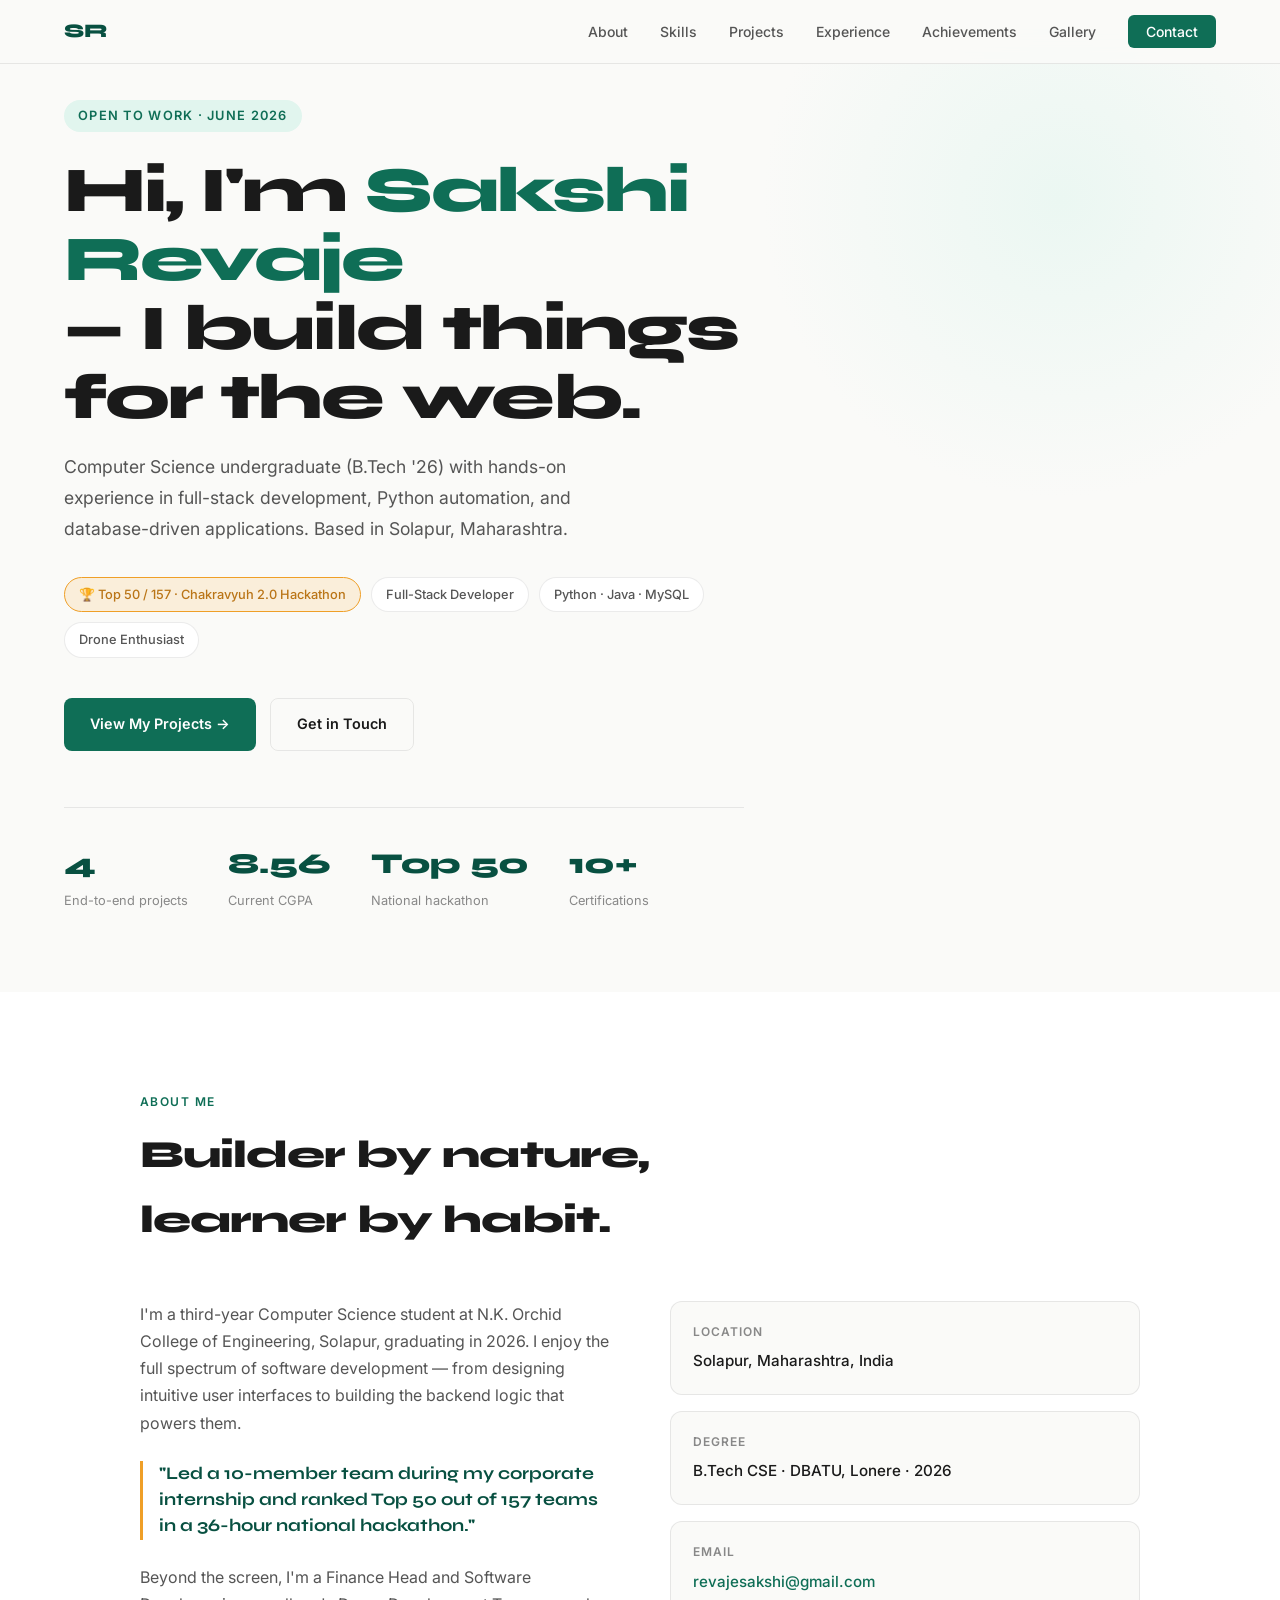
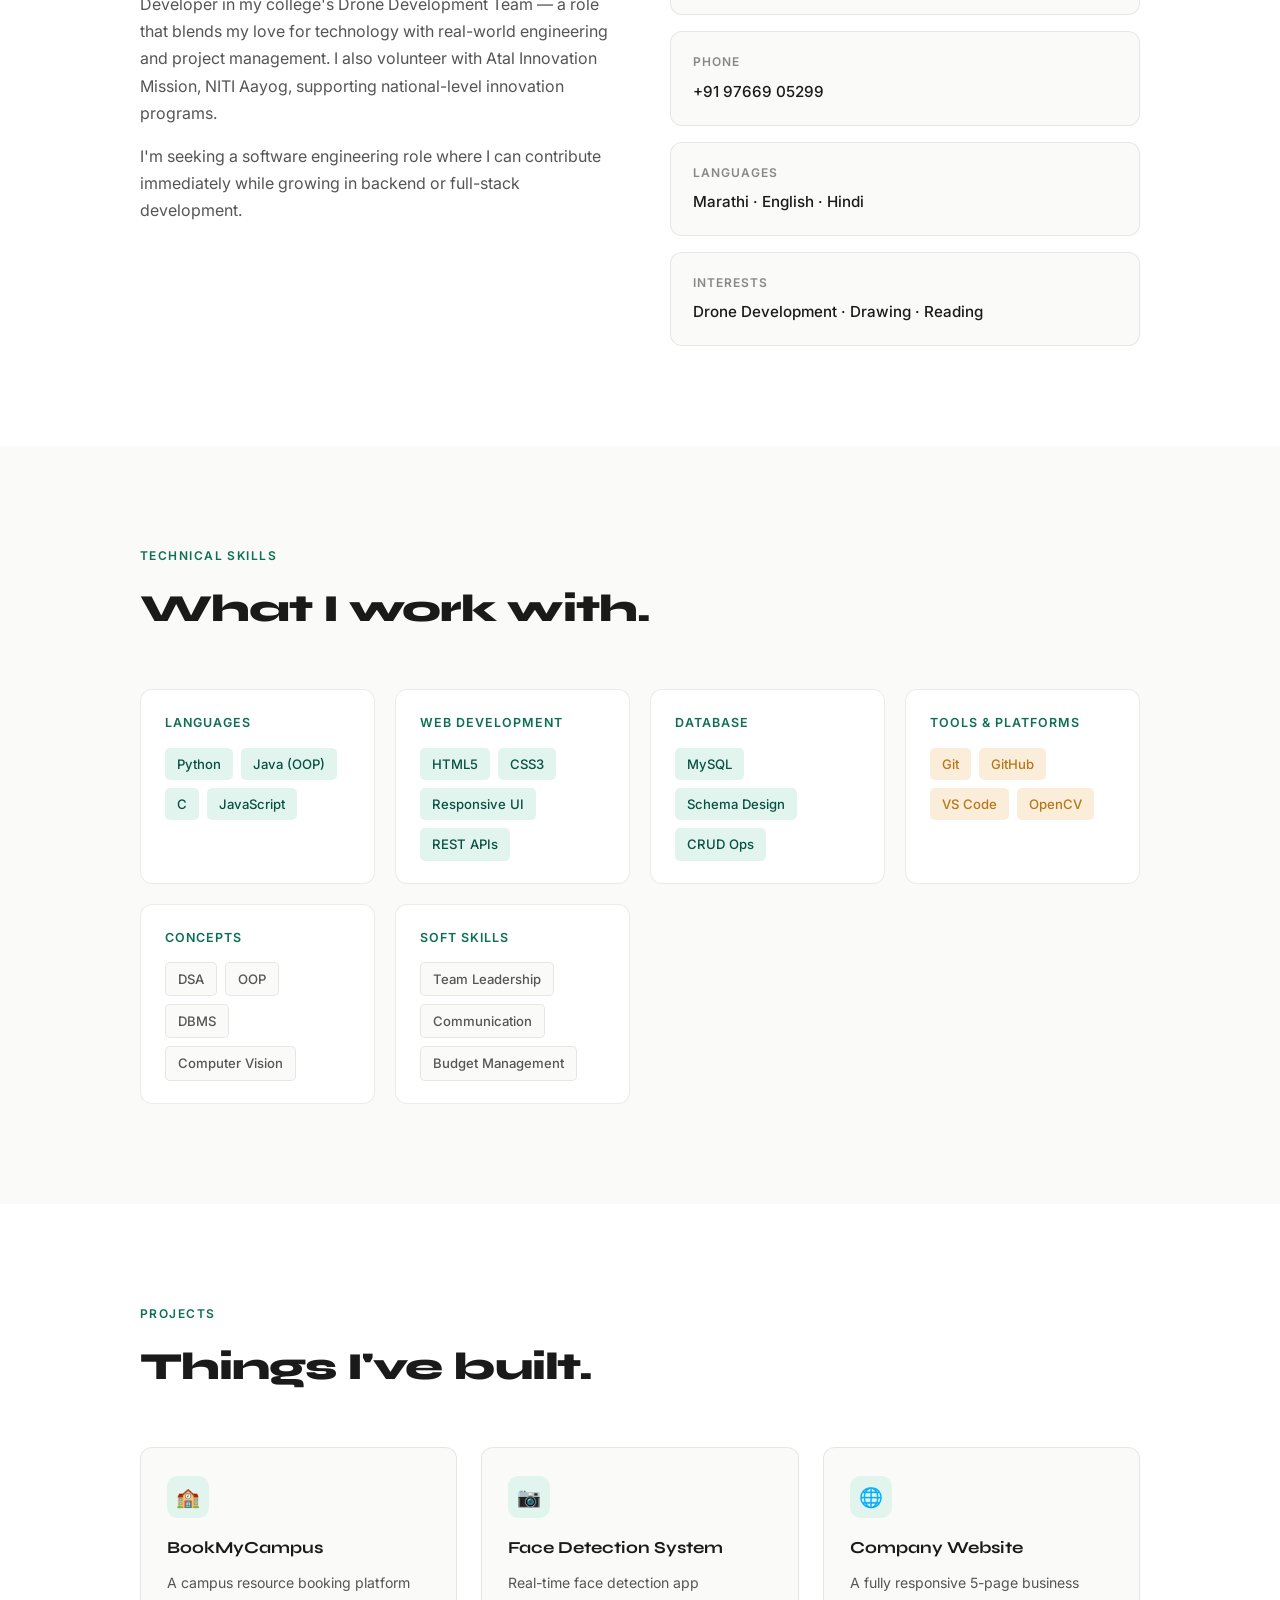
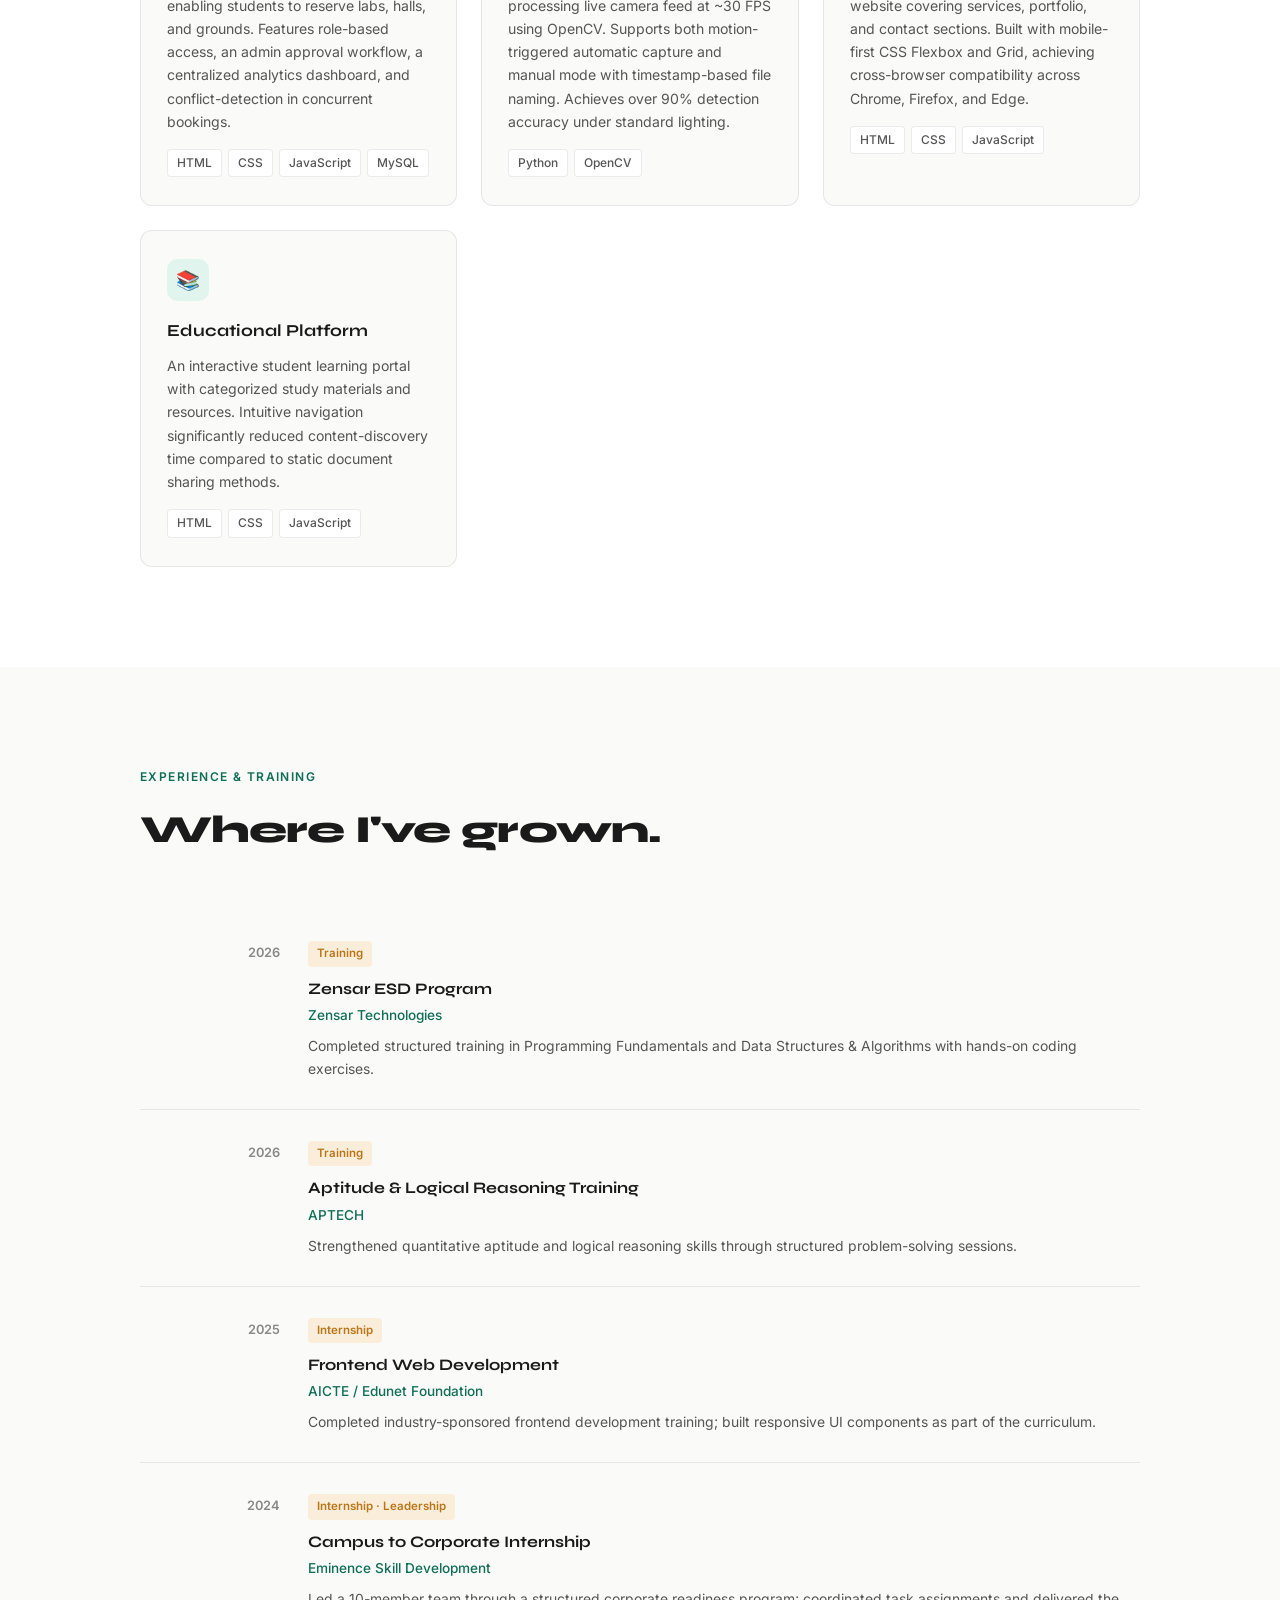
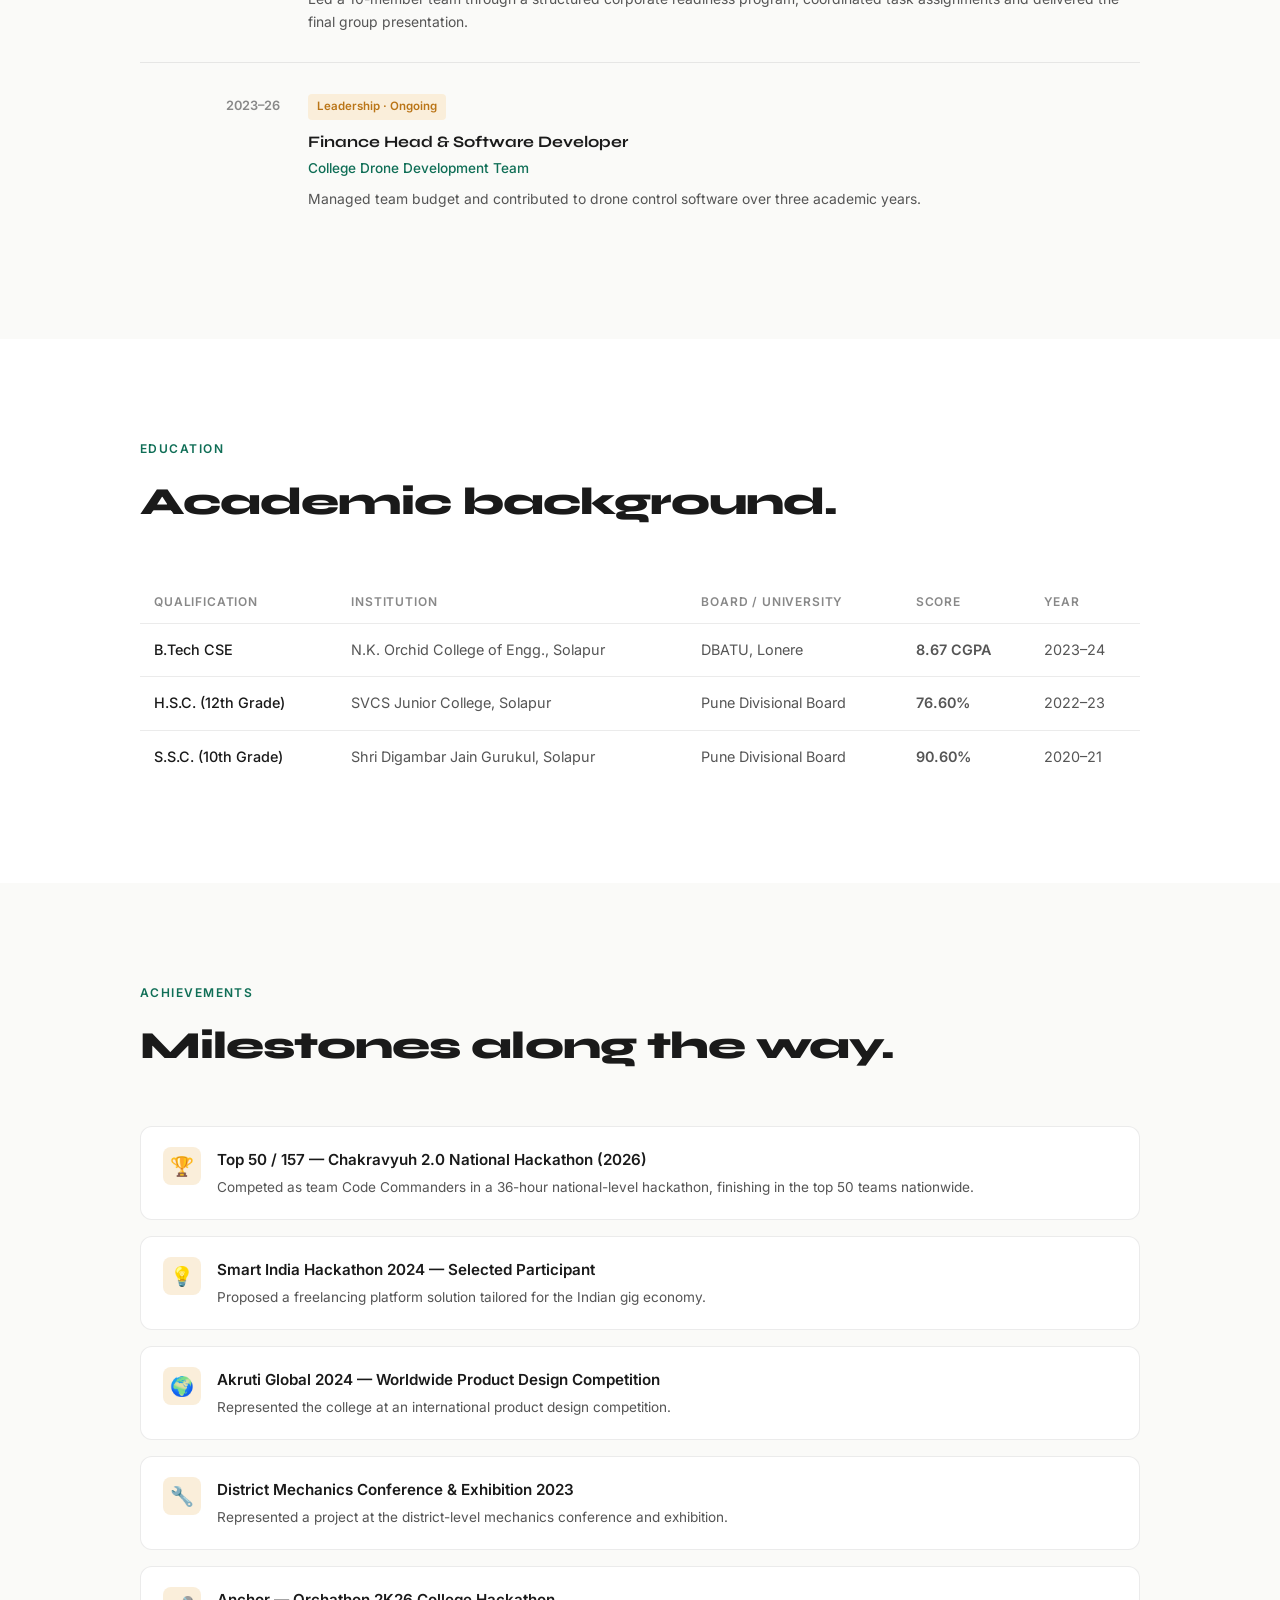
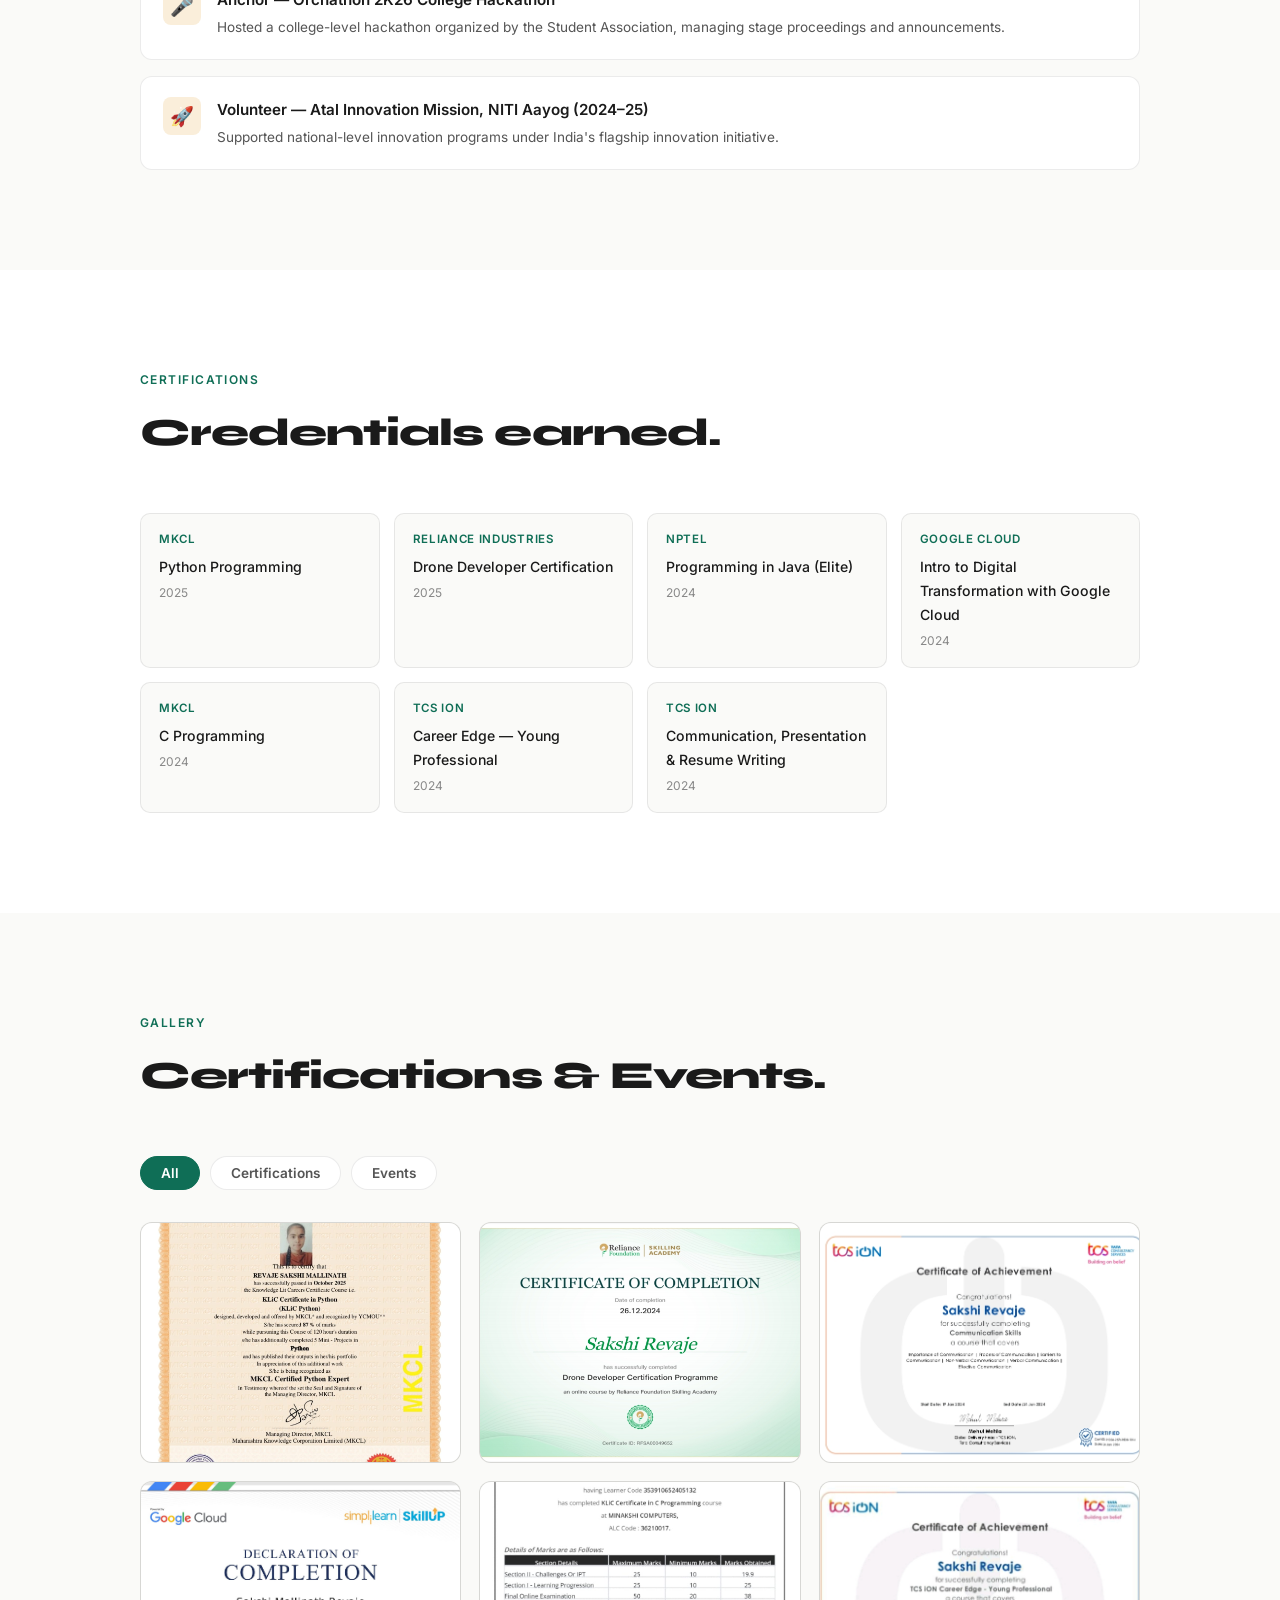
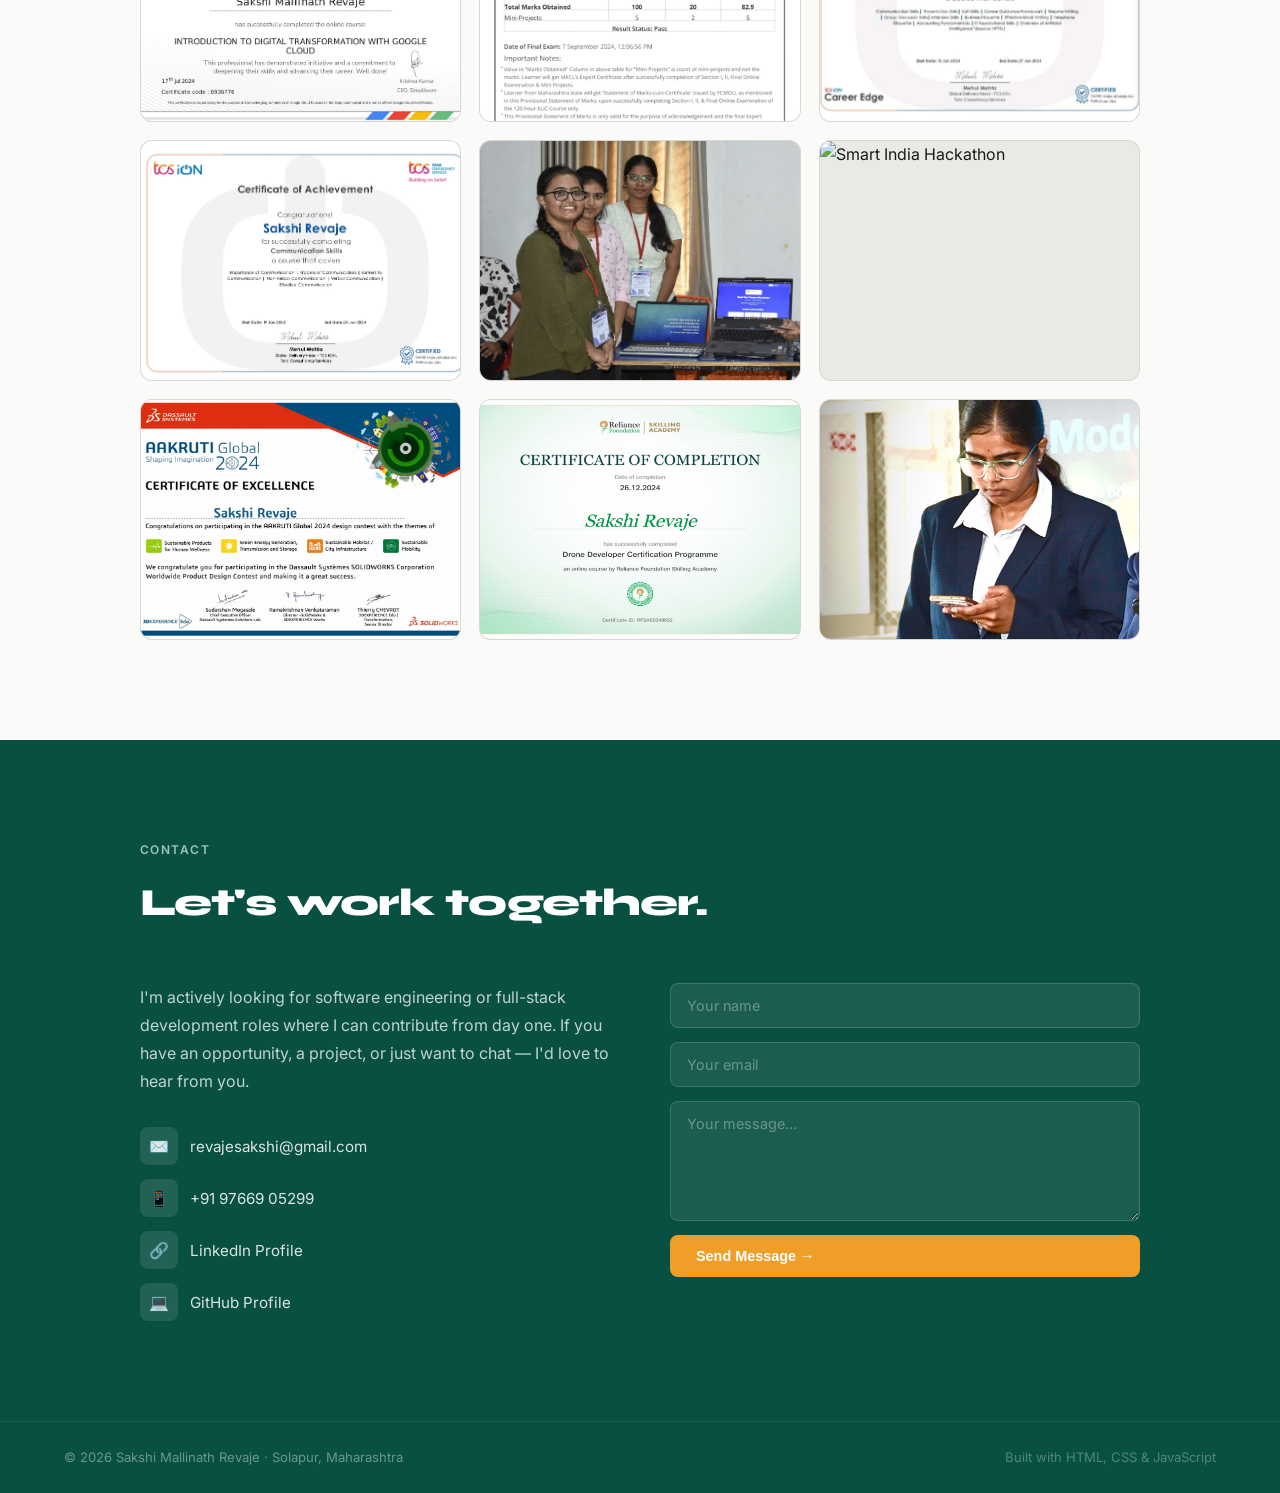
==== commit aea99c8a: "Add files via upload" ====
--- a/portfolio/index.html
+++ b/portfolio/index.html
@@ -427,13 +427,13 @@
           </div>
         </div>
         <div class="gallery-item" data-category="certification">
-          <div class="gallery-img-wrap"><img src="images/cert-drone.jpg" alt="Drone Developer Certificate"
+          <div class="gallery-img-wrap"><img src="images/drone.jpg" alt="Drone Developer Certificate"
               loading="lazy">
             <div class="gallery-overlay"><span>🎓 Drone Developer</span><small>Reliance Industries · 2025</small></div>
           </div>
         </div>
         <div class="gallery-item" data-category="certification">
-          <div class="gallery-img-wrap"><img src="images/cert-java.jpg" alt="Java NPTEL Certificate" loading="lazy">
+          <div class="gallery-img-wrap"><img src="images/IMG_20241116_120438.jpg" alt="Java NPTEL Certificate" loading="lazy">
             <div class="gallery-overlay"><span>🎓 Programming in Java (Elite)</span><small>NPTEL · 2024</small></div>
           </div>
         </div>
@@ -443,7 +443,7 @@
           </div>
         </div>
         <div class="gallery-item" data-category="certification">
-          <div class="gallery-img-wrap"><img src="images/cert-c.jpg" alt="C Programming Certificate" loading="lazy">
+          <div class="gallery-img-wrap"><img src="images/c.jpg" alt="C Programming Certificate" loading="lazy">
             <div class="gallery-overlay"><span>🎓 C Programming</span><small>MKCL · 2024</small></div>
           </div>
         </div>
@@ -453,7 +453,7 @@
           </div>
         </div>
         <div class="gallery-item" data-category="certification">
-          <div class="gallery-img-wrap"><img src="images/cert-tcs-comm.jpg" alt="TCS Communication Certificate"
+          <div class="gallery-img-wrap"><img src="images/IMG_20241116_120438.jpg" alt="TCS Communication Certificate"
               loading="lazy">
             <div class="gallery-overlay"><span>🎓 Communication & Presentation</span><small>TCS iON · 2024</small></div>
           </div>
@@ -472,14 +472,14 @@
           </div>
         </div>
         <div class="gallery-item" data-category="event">
-          <div class="gallery-img-wrap"><img src="images/event-akruti.jpg" alt="Akruti Global Competition"
+          <div class="gallery-img-wrap"><img src="images/IMG_20241028_132712.jpg" alt="Akruti Global Competition"
               loading="lazy">
             <div class="gallery-overlay"><span>🌍 Akruti Global 2024</span><small>Product Design Competition</small>
             </div>
           </div>
         </div>
         <div class="gallery-item" data-category="event">
-          <div class="gallery-img-wrap"><img src="images/event-drone.jpg" alt="Drone Development Team" loading="lazy">
+          <div class="gallery-img-wrap"><img src="images/drone.jpg" alt="Drone Development Team" loading="lazy">
             <div class="gallery-overlay"><span>🚁 Drone Development</span><small>College Team</small></div>
           </div>
         </div>
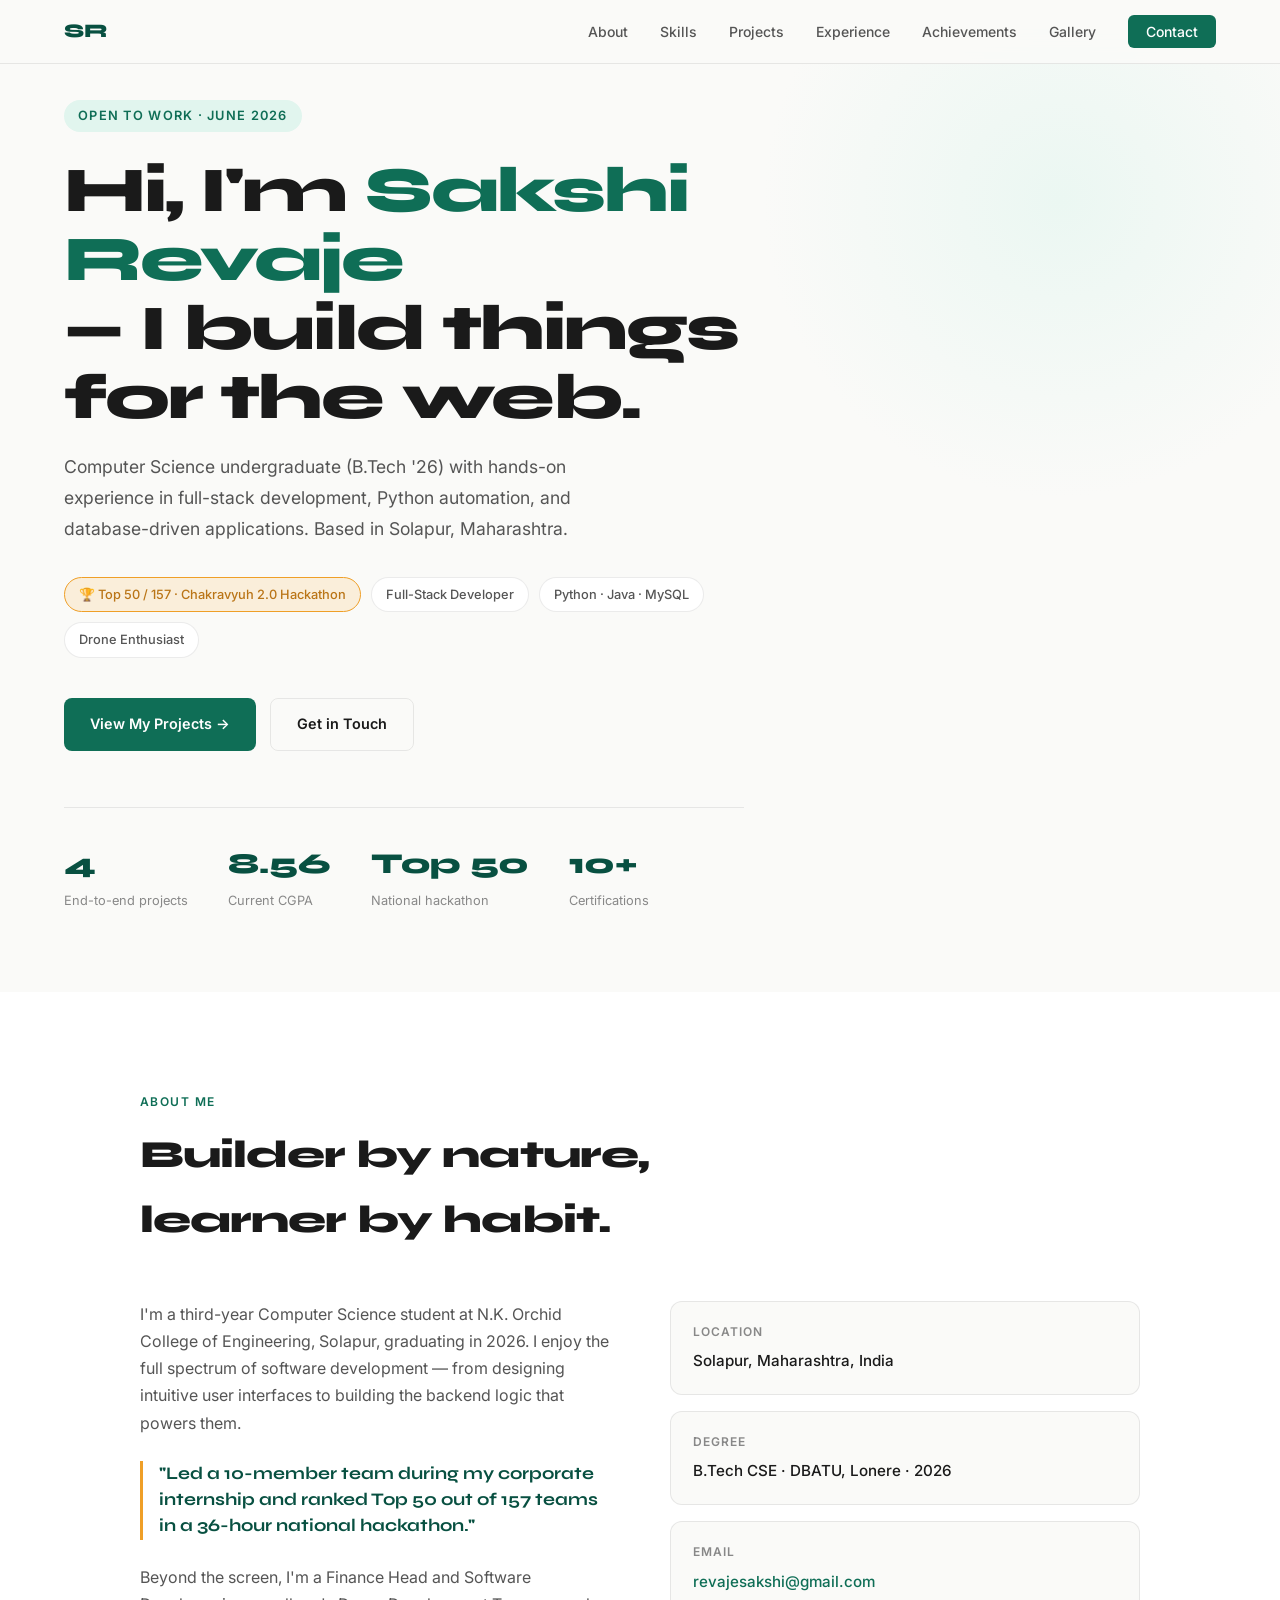
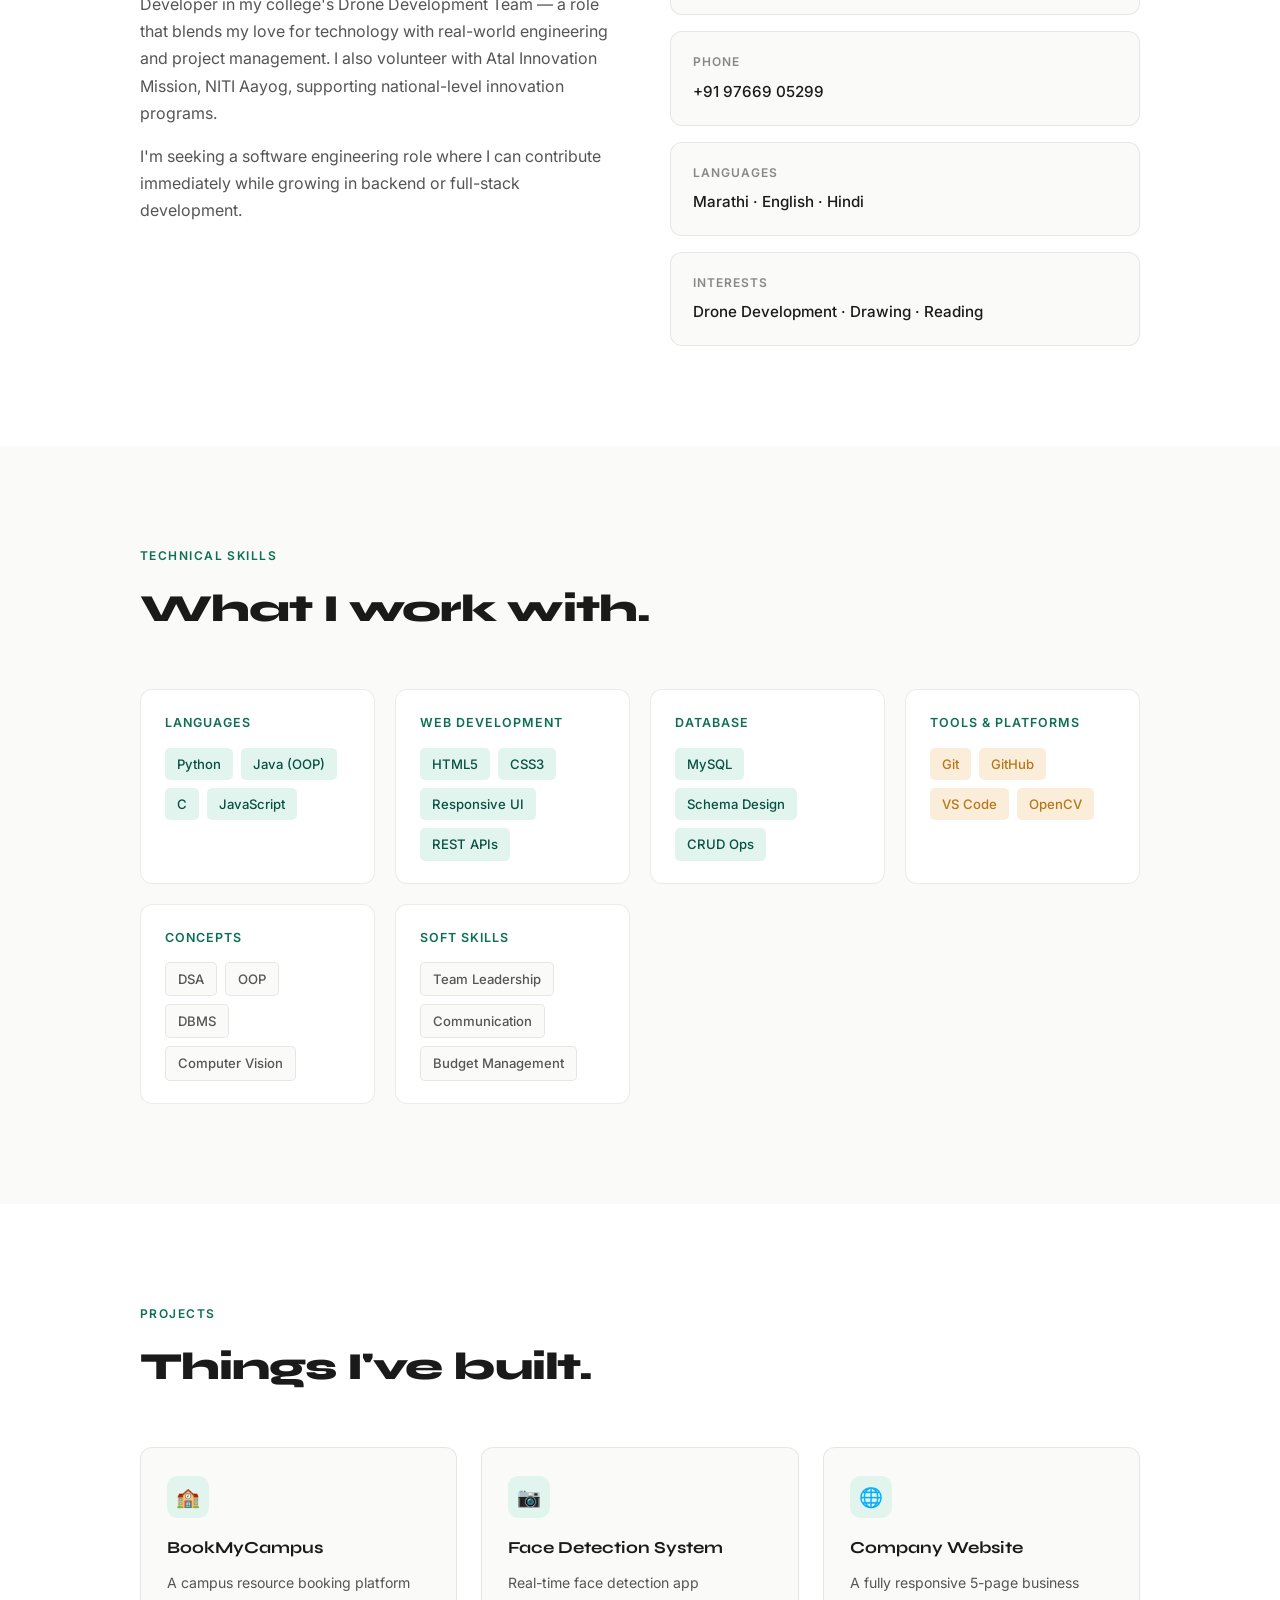
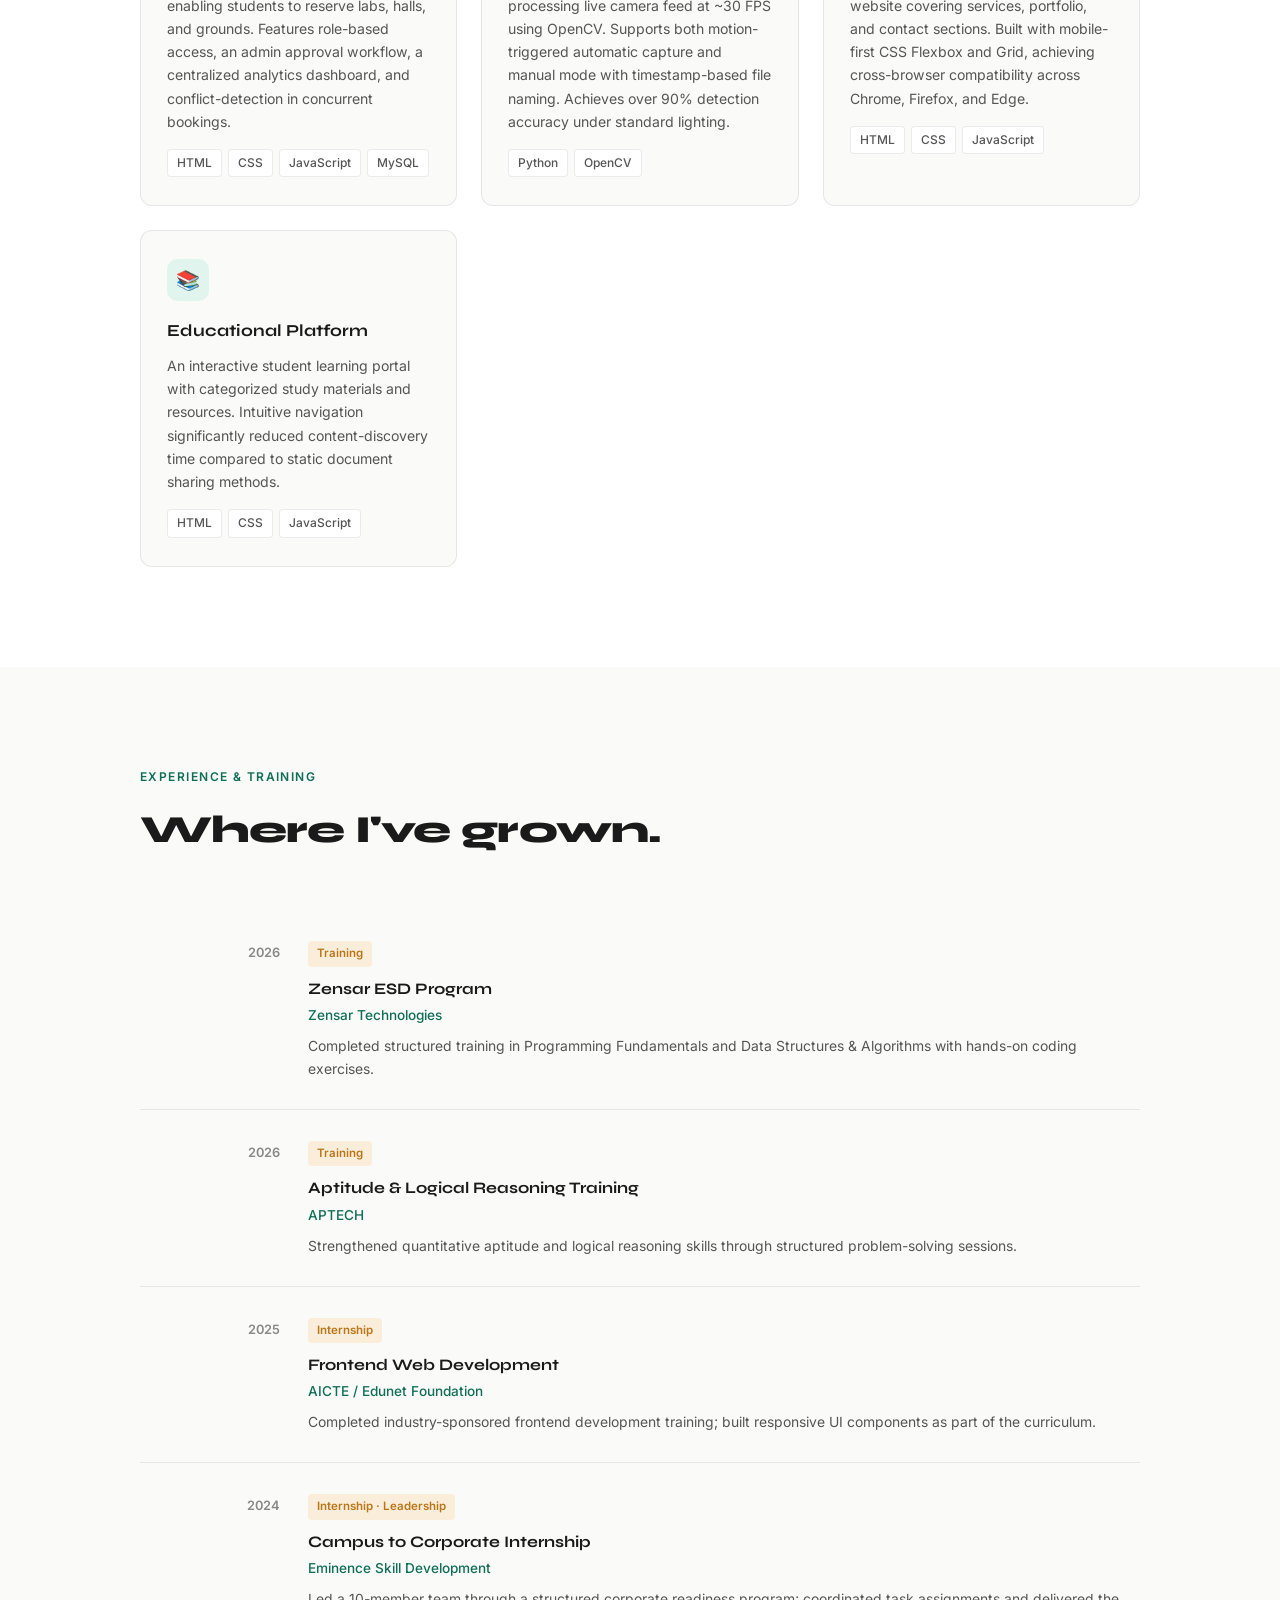
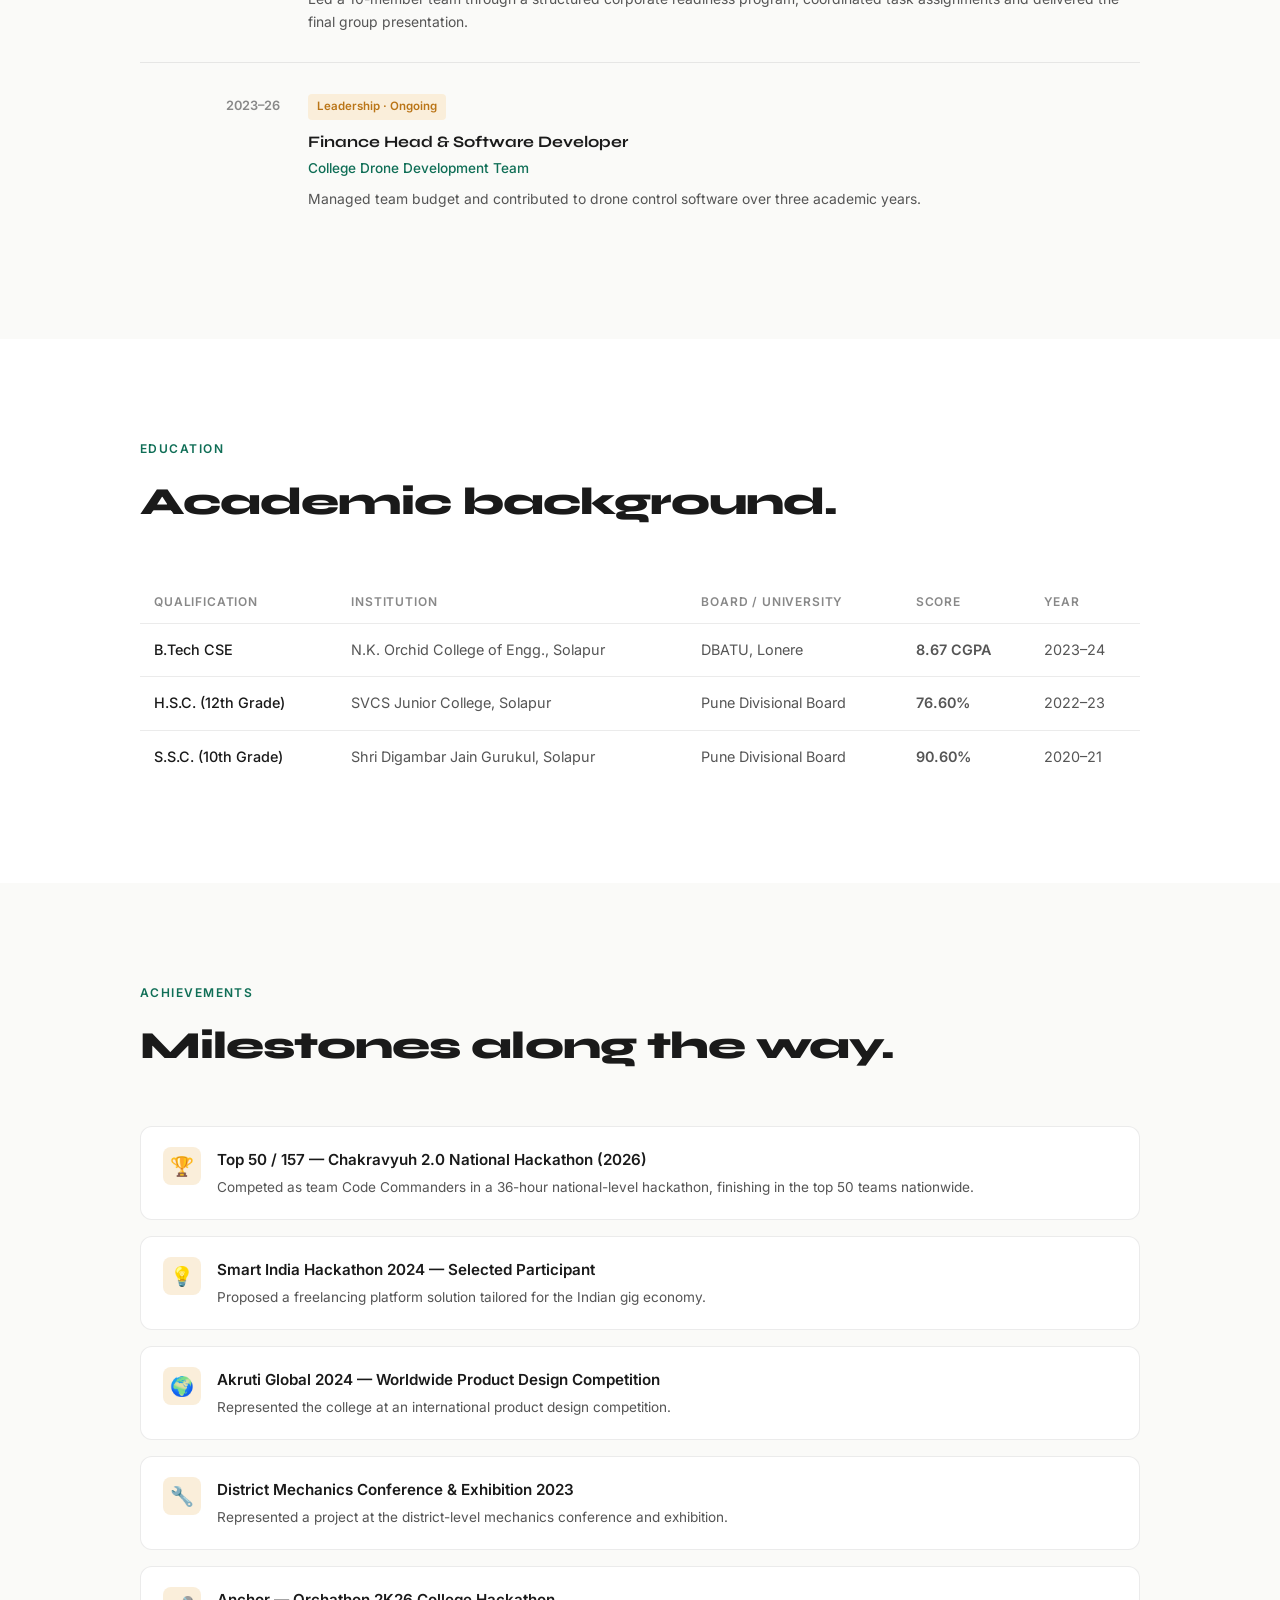
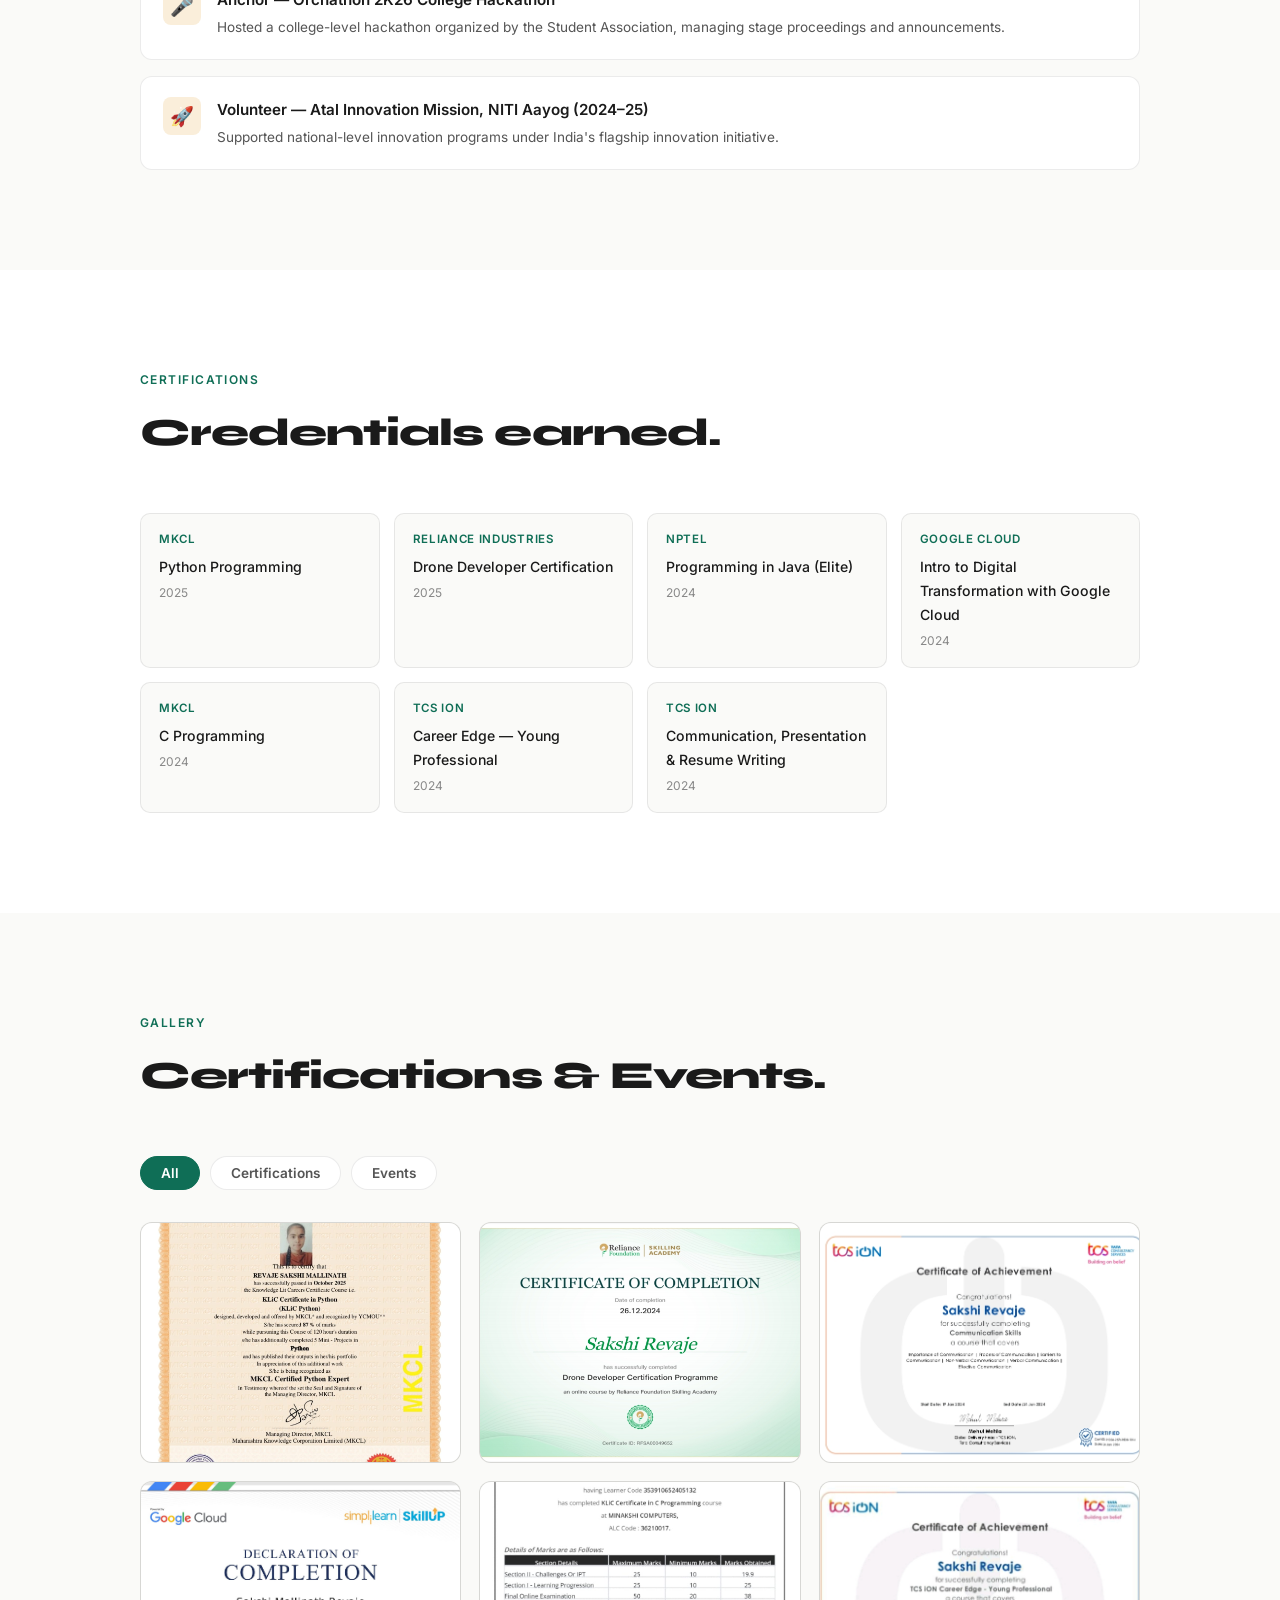
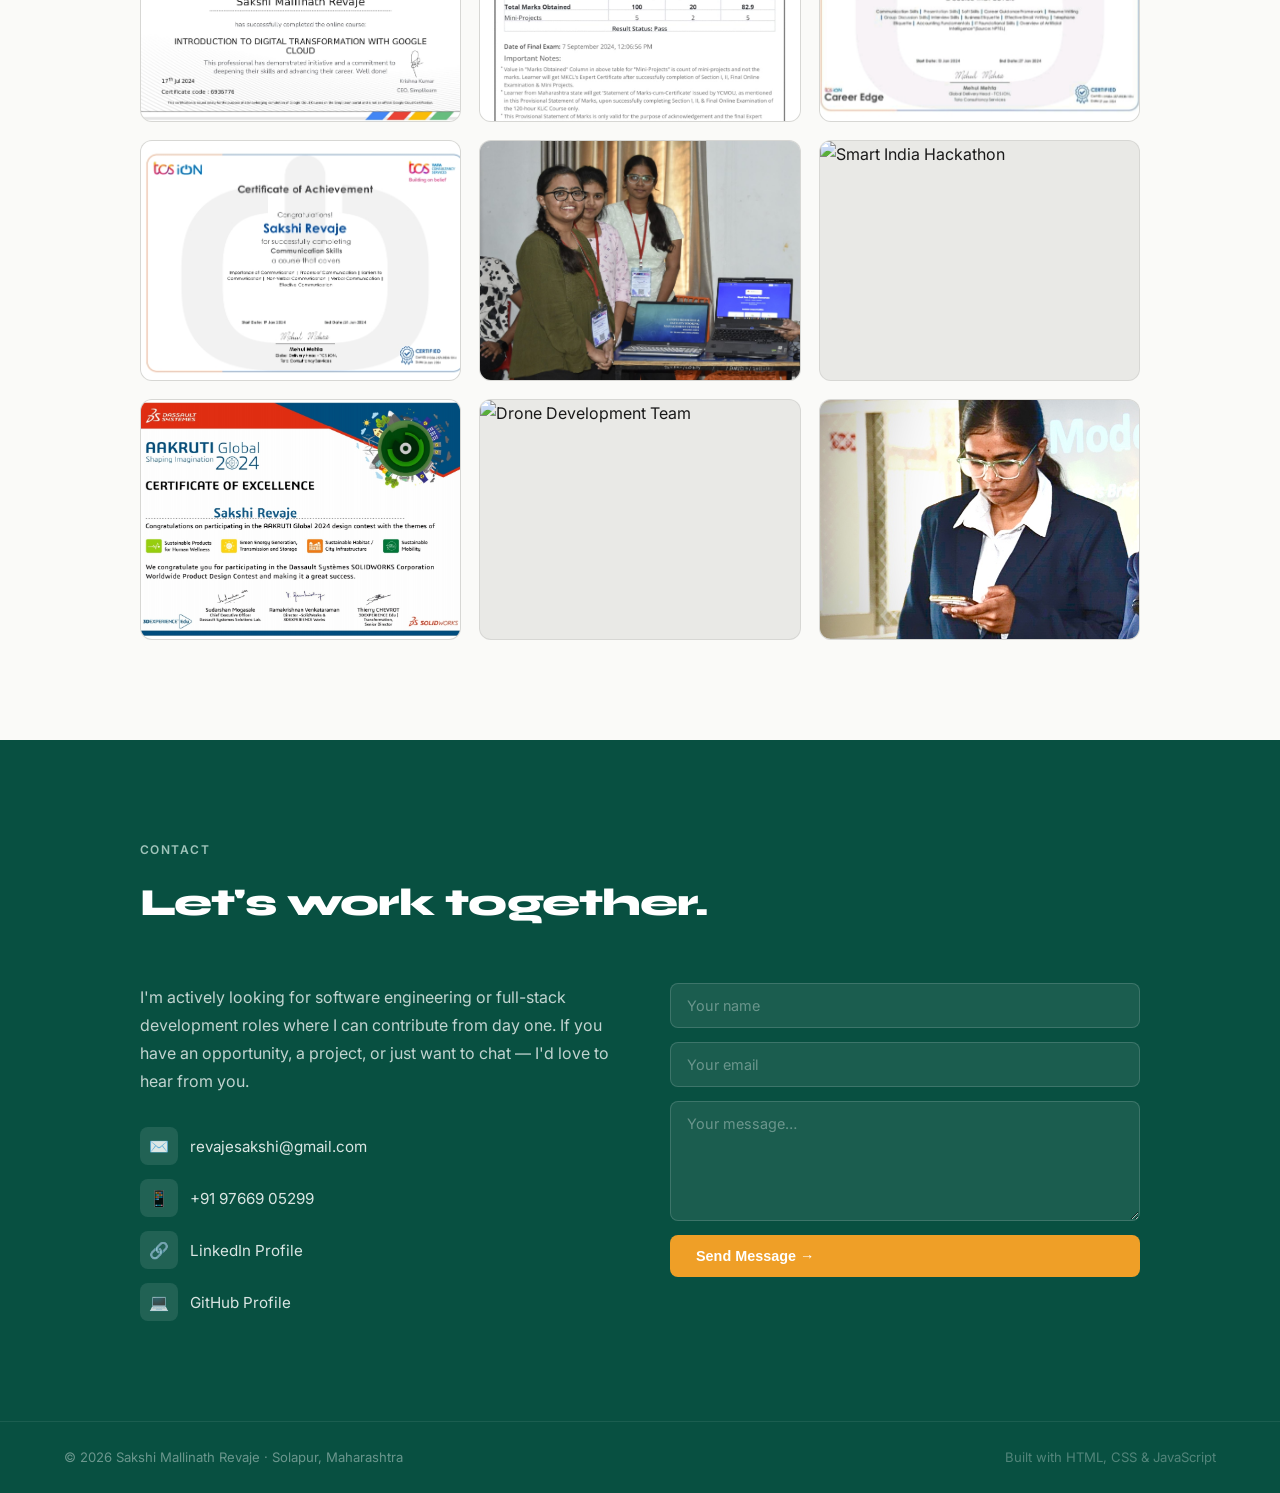
==== commit ad4287ea: "Add files via upload" ====
--- a/portfolio/index.html
+++ b/portfolio/index.html
@@ -467,7 +467,7 @@
           </div>
         </div>
         <div class="gallery-item" data-category="event">
-          <div class="gallery-img-wrap"><img src="images/event-sih.jpg" alt="Smart India Hackathon" loading="lazy">
+          <div class="gallery-img-wrap"><img src="images/sih.png" alt="Smart India Hackathon" loading="lazy">
             <div class="gallery-overlay"><span>💡 Smart India Hackathon</span><small>2024</small></div>
           </div>
         </div>
@@ -479,7 +479,7 @@
           </div>
         </div>
         <div class="gallery-item" data-category="event">
-          <div class="gallery-img-wrap"><img src="images/drone.jpg" alt="Drone Development Team" loading="lazy">
+          <div class="gallery-img-wrap"><img src="images/drone1.jpg" alt="Drone Development Team" loading="lazy">
             <div class="gallery-overlay"><span>🚁 Drone Development</span><small>College Team</small></div>
           </div>
         </div>
